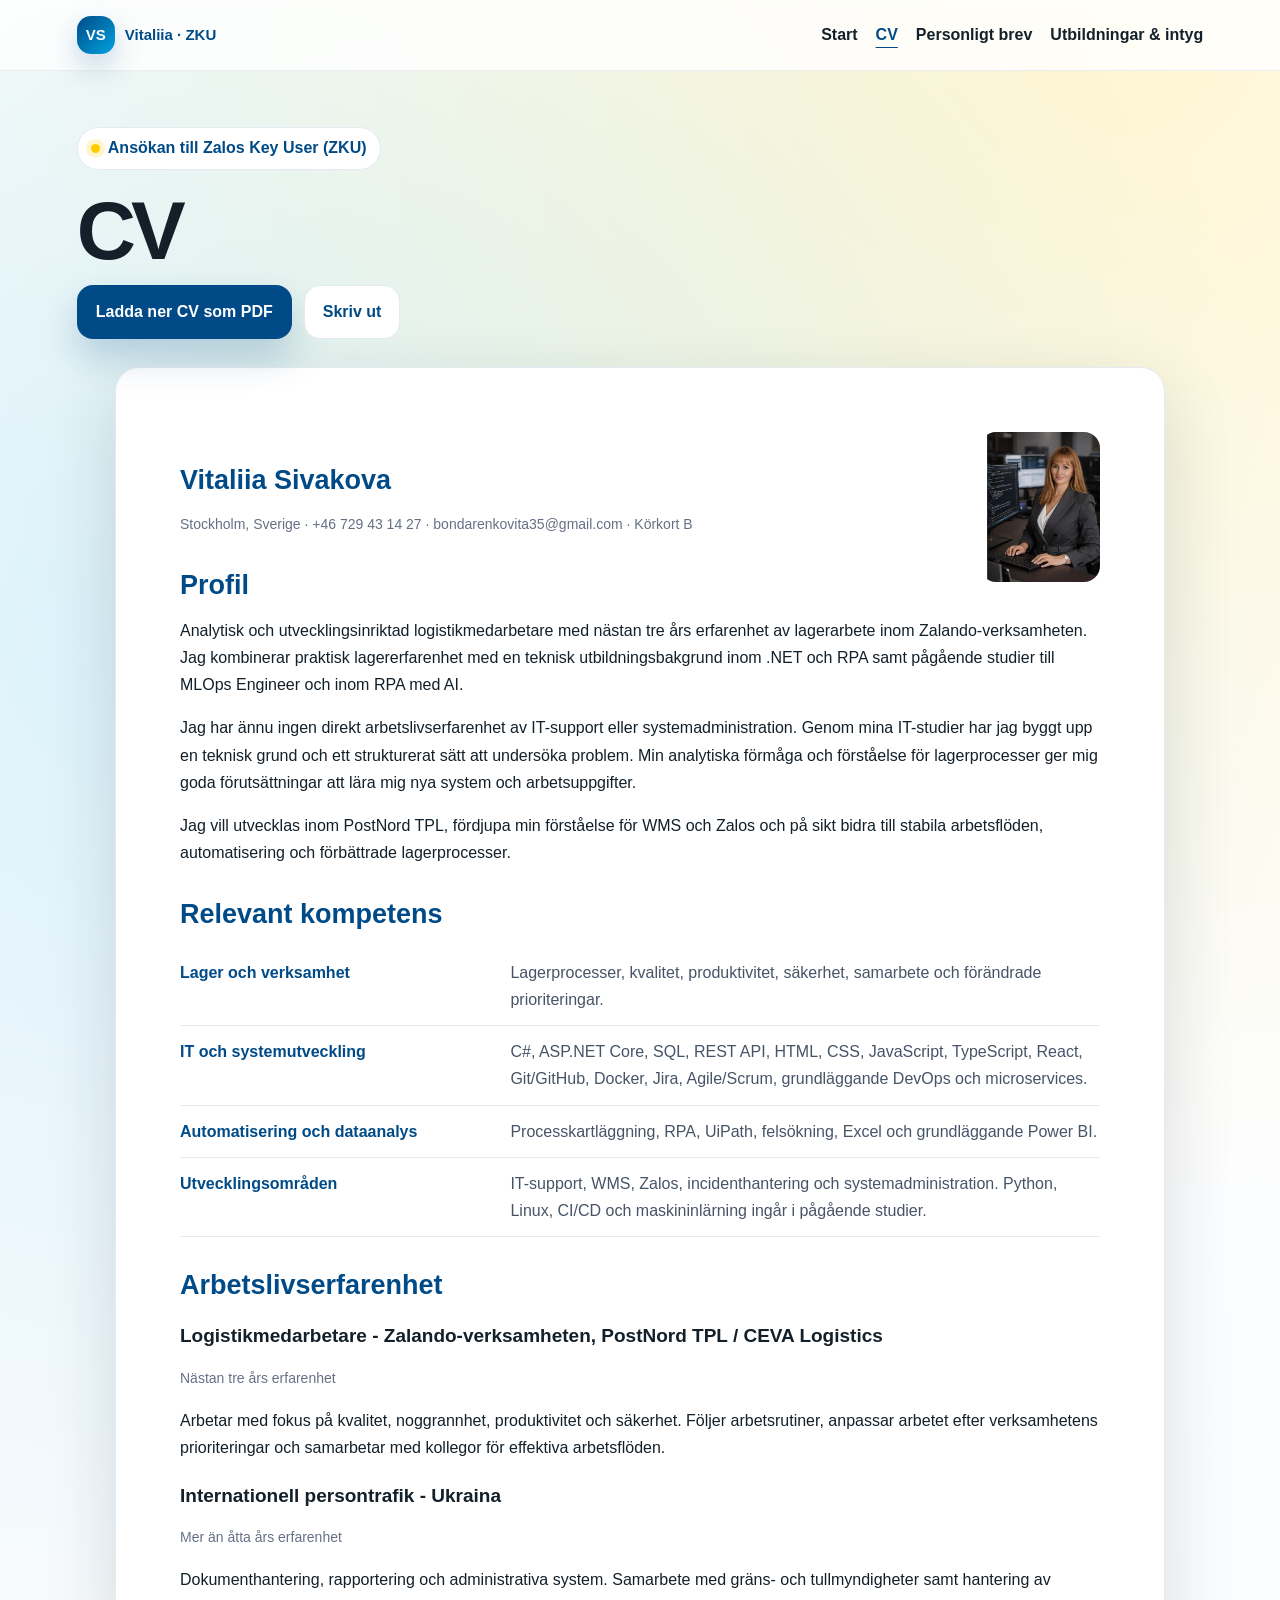
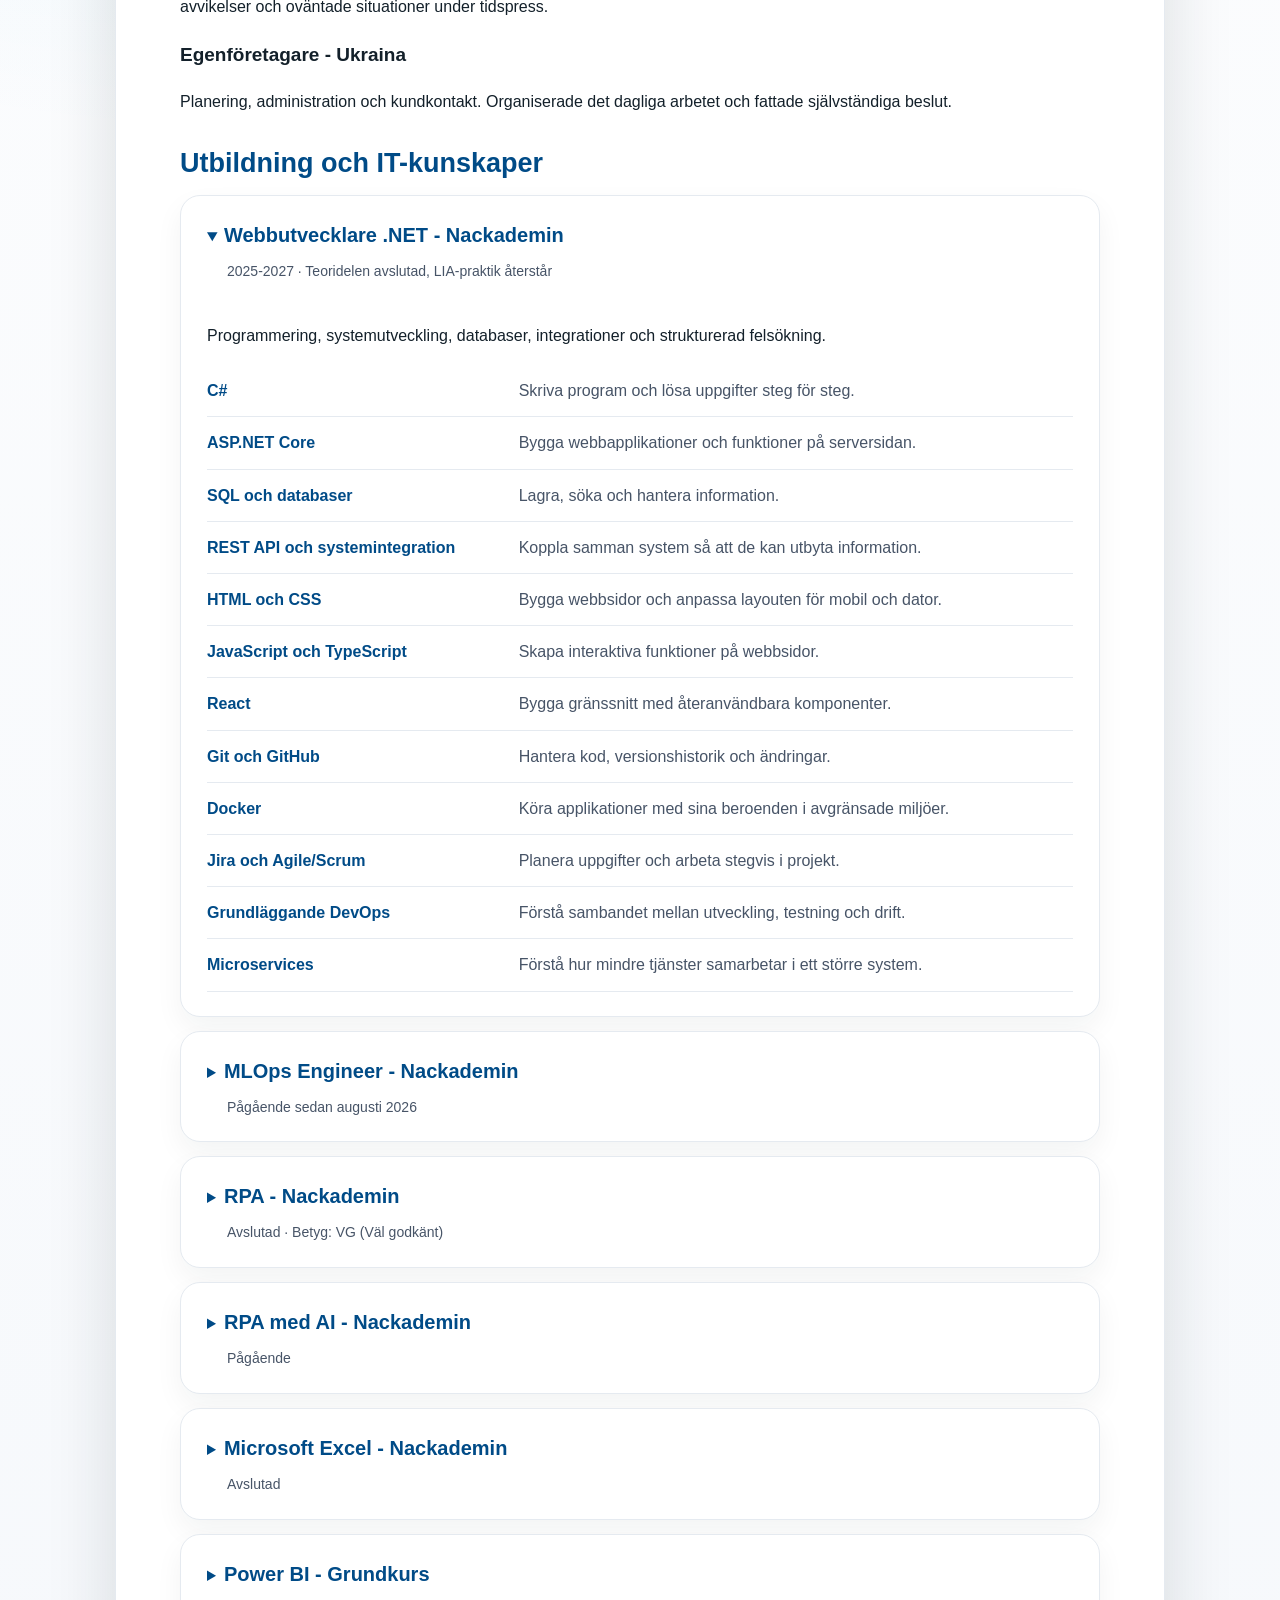
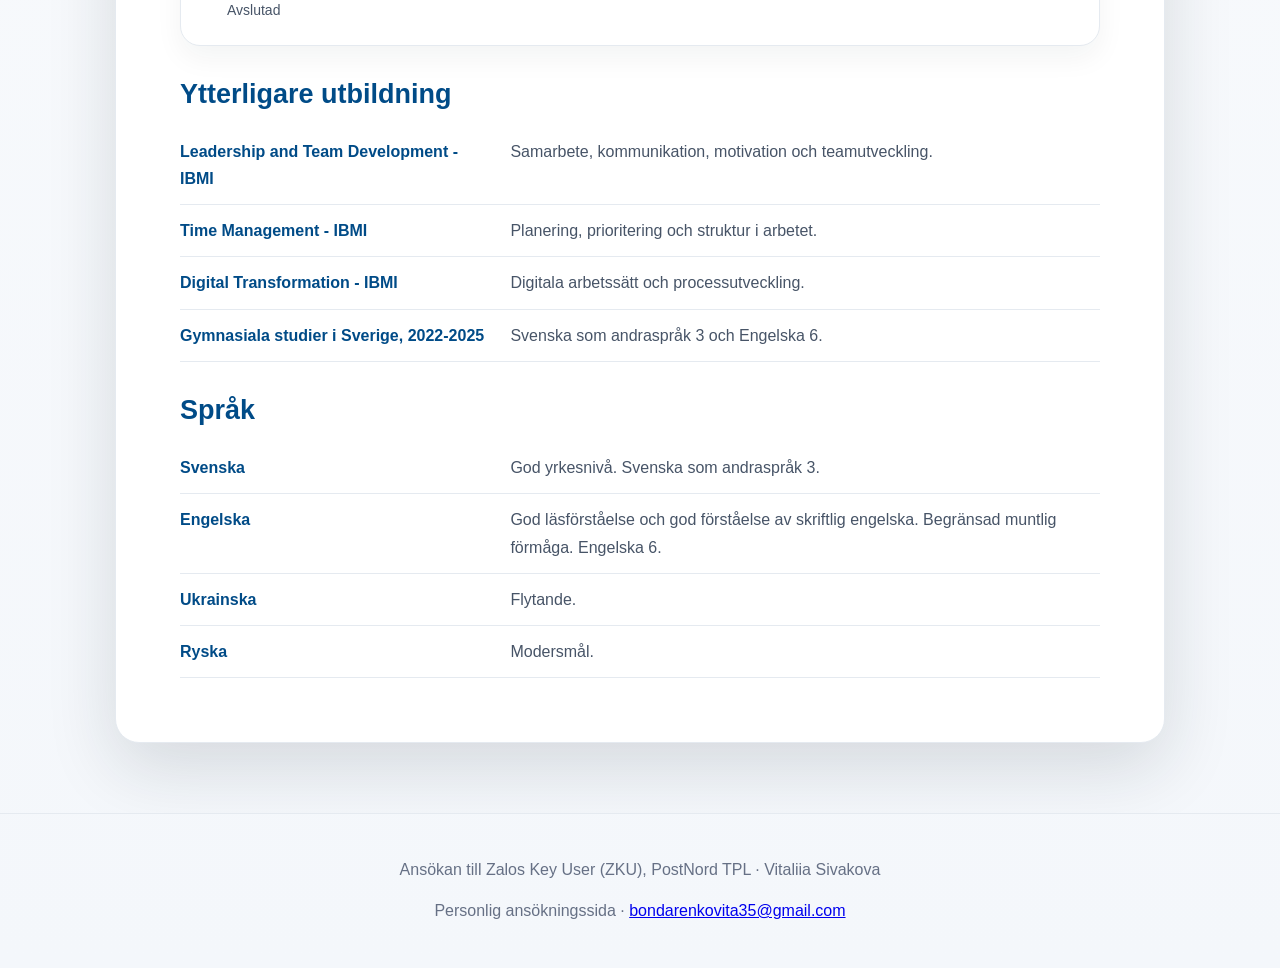
==== cv.html @ 02b02678 "Publish Zalos Key User 3D CV with photo and Swedish documents" ====
<!DOCTYPE html><html lang="sv"><head><meta charset="UTF-8"><meta name="viewport" content="width=device-width, initial-scale=1"><title>CV - Vitaliia Sivakova · ZKU</title><link rel="stylesheet" href="styles.css"></head><body><header class="site-header"><a class="brand" href="index.html" aria-label="Startsida"><span class="brand-mark">VS</span><span>Vitaliia · ZKU</span></a><button class="nav-toggle" aria-label="Öppna meny" aria-expanded="false" aria-controls="main-nav">☰</button><nav class="nav" id="main-nav"><a href="index.html">Start</a><a href="cv.html">CV</a><a href="personligt-brev.html">Personligt brev</a><a href="diplom.html">Utbildningar &amp; intyg</a></nav></header><main class="document-hero"><span class="eyebrow">Ansökan till Zalos Key User (ZKU)</span><h1>CV</h1><div class="document-actions"><a class="btn primary" href="cv-vitaliia-sivakova-zku.pdf" download>Ladda ner CV som PDF</a><button class="btn secondary" type="button" onclick="window.print()">Skriv ut</button></div><article class="reading-document"><img class="cv-portrait" src="profile.jpg" alt="Vitaliia Sivakova" width="120" height="150"><h2>Vitaliia Sivakova</h2><p class="document-contact">Stockholm, Sverige · +46 729 43 14 27 · bondarenkovita35@gmail.com · Körkort B</p><h2>Profil</h2><p>Analytisk och utvecklingsinriktad logistikmedarbetare med nästan tre års erfarenhet av lagerarbete inom Zalando-verksamheten. Jag kombinerar praktisk lagererfarenhet med en teknisk utbildningsbakgrund inom .NET och RPA samt pågående studier till MLOps Engineer och inom RPA med AI.</p><p>Jag har ännu ingen direkt arbetslivserfarenhet av IT-support eller systemadministration. Genom mina IT-studier har jag byggt upp en teknisk grund och ett strukturerat sätt att undersöka problem. Min analytiska förmåga och förståelse för lagerprocesser ger mig goda förutsättningar att lära mig nya system och arbetsuppgifter.</p><p>Jag vill utvecklas inom PostNord TPL, fördjupa min förståelse för WMS och Zalos och på sikt bidra till stabila arbetsflöden, automatisering och förbättrade lagerprocesser.</p><h2>Relevant kompetens</h2><dl class="skill-list"><div><dt>Lager och verksamhet</dt><dd>Lagerprocesser, kvalitet, produktivitet, säkerhet, samarbete och förändrade prioriteringar.</dd></div><div><dt>IT och systemutveckling</dt><dd>C#, ASP.NET Core, SQL, REST API, HTML, CSS, JavaScript, TypeScript, React, Git/GitHub, Docker, Jira, Agile/Scrum, grundläggande DevOps och microservices.</dd></div><div><dt>Automatisering och dataanalys</dt><dd>Processkartläggning, RPA, UiPath, felsökning, Excel och grundläggande Power BI.</dd></div><div><dt>Utvecklingsområden</dt><dd>IT-support, WMS, Zalos, incidenthantering och systemadministration. Python, Linux, CI/CD och maskininlärning ingår i pågående studier.</dd></div></dl><h2>Arbetslivserfarenhet</h2><h3>Logistikmedarbetare - Zalando-verksamheten, PostNord TPL / CEVA Logistics</h3><p class="meta">Nästan tre års erfarenhet</p><p>Arbetar med fokus på kvalitet, noggrannhet, produktivitet och säkerhet. Följer arbetsrutiner, anpassar arbetet efter verksamhetens prioriteringar och samarbetar med kollegor för effektiva arbetsflöden.</p><h3>Internationell persontrafik - Ukraina</h3><p class="meta">Mer än åtta års erfarenhet</p><p>Dokumenthantering, rapportering och administrativa system. Samarbete med gräns- och tullmyndigheter samt hantering av avvikelser och oväntade situationer under tidspress.</p><h3>Egenföretagare - Ukraina</h3><p class="meta"></p><p>Planering, administration och kundkontakt. Organiserade det dagliga arbetet och fattade självständiga beslut.</p><h2>Utbildning och IT-kunskaper</h2><details class="education-card" open><summary><span>Webbutvecklare .NET - Nackademin</span><small>2025-2027 · Teoridelen avslutad, LIA-praktik återstår</small></summary><div class="education-body"><p>Programmering, systemutveckling, databaser, integrationer och strukturerad felsökning.</p><dl class="skill-list"><div><dt>C#</dt><dd>Skriva program och lösa uppgifter steg för steg.</dd></div><div><dt>ASP.NET Core</dt><dd>Bygga webbapplikationer och funktioner på serversidan.</dd></div><div><dt>SQL och databaser</dt><dd>Lagra, söka och hantera information.</dd></div><div><dt>REST API och systemintegration</dt><dd>Koppla samman system så att de kan utbyta information.</dd></div><div><dt>HTML och CSS</dt><dd>Bygga webbsidor och anpassa layouten för mobil och dator.</dd></div><div><dt>JavaScript och TypeScript</dt><dd>Skapa interaktiva funktioner på webbsidor.</dd></div><div><dt>React</dt><dd>Bygga gränssnitt med återanvändbara komponenter.</dd></div><div><dt>Git och GitHub</dt><dd>Hantera kod, versionshistorik och ändringar.</dd></div><div><dt>Docker</dt><dd>Köra applikationer med sina beroenden i avgränsade miljöer.</dd></div><div><dt>Jira och Agile/Scrum</dt><dd>Planera uppgifter och arbeta stegvis i projekt.</dd></div><div><dt>Grundläggande DevOps</dt><dd>Förstå sambandet mellan utveckling, testning och drift.</dd></div><div><dt>Microservices</dt><dd>Förstå hur mindre tjänster samarbetar i ett större system.</dd></div></dl></div></details><details class="education-card"><summary><span>MLOps Engineer - Nackademin</span><small>Pågående sedan augusti 2026</small></summary><div class="education-body"><p>Områdena nedan ingår i utbildningsprogrammet. Kunskaperna utvecklas successivt och innebär inte att samtliga kurser redan är avslutade.</p><dl class="skill-list"><div><dt>Affärsmannaskap</dt><dd>Koppla tekniska lösningar till verksamhetens behov.</dd></div><div><dt>AI-förstärkt kunskapsstrategi och hybrida AI-team</dt><dd>Förstå hur människor och AI kan samarbeta och använda kunskap.</dd></div><div><dt>Databashantering</dt><dd>Organisera och hantera data för analys och modeller.</dd></div><div><dt>Edge computing</dt><dd>Bearbeta data nära den utrustning där informationen uppstår.</dd></div><div><dt>Kontinuerlig integration och leverans, CI/CD</dt><dd>Testa och leverera kodändringar på ett kontrollerat sätt.</dd></div><div><dt>Linux-administration</dt><dd>Arbeta med Linux-miljöer där tekniska lösningar körs.</dd></div><div><dt>Maskininlärningsmodeller och algoritmer</dt><dd>Förstå hur modeller lär sig av data och hittar mönster.</dd></div><div><dt>Maskininlärningsramverk</dt><dd>Lära mig verktyg för att bygga, träna och utvärdera modeller.</dd></div><div><dt>MLOps och molnplattformar</dt><dd>Driftsätta, automatisera och underhålla ML-lösningar.</dd></div><div><dt>Python-programmering för MLOps</dt><dd>Skriva kod för datahantering, automatisering och maskininlärning.</dd></div><div><dt>Systemarkitektur och teknikstackar för MLOps</dt><dd>Förstå hur verktyg och systemdelar fungerar tillsammans.</dd></div><div><dt>Säkerhet och integritet</dt><dd>Hantera data, åtkomst och känslig information säkert.</dd></div><div><dt>Övervakning och felhantering av ML-modeller</dt><dd>Följa upp modeller, upptäcka avvikelser och undersöka fel.</dd></div></dl></div></details><details class="education-card"><summary><span>RPA - Nackademin</span><small>Avslutad · Betyg: VG (Väl godkänt)</small></summary><div class="education-body"><p>Utbildning inom processanalys och automatisering.</p><dl class="skill-list"><div><dt>Processanalys och processkartläggning</dt><dd>Beskriva arbetsflöden och hitta moment som kan förbättras.</dd></div><div><dt>UiPath</dt><dd>Bygga automatiserade flöden för återkommande digitala uppgifter.</dd></div><div><dt>Felsökning</dt><dd>Undersöka varför ett automatiserat flöde inte fungerar.</dd></div><div><dt>Processoptimering</dt><dd>Identifiera flaskhalsar och förenkla repetitiva arbetsmoment.</dd></div></dl></div></details><details class="education-card"><summary><span>RPA med AI - Nackademin</span><small>Pågående</small></summary><div class="education-body"><p>Jag lär mig hur AI kan stödja automatisering av återkommande digitala arbetsuppgifter.</p><dl class="skill-list"></dl></div></details><details class="education-card"><summary><span>Microsoft Excel - Nackademin</span><small>Avslutad</small></summary><div class="education-body"><p>Formler, funktioner, pivottabeller, villkorsstyrd formatering, filtrering, sortering, diagram och rapportering.</p><dl class="skill-list"></dl></div></details><details class="education-card"><summary><span>Power BI - Grundkurs</span><small>Avslutad</small></summary><div class="education-body"><p>Grundläggande dashboards, datavisualisering, rapporter och KPI-uppföljning.</p><dl class="skill-list"></dl></div></details><h2>Ytterligare utbildning</h2><dl class="skill-list"><div><dt>Leadership and Team Development - IBMI</dt><dd>Samarbete, kommunikation, motivation och teamutveckling.</dd></div><div><dt>Time Management - IBMI</dt><dd>Planering, prioritering och struktur i arbetet.</dd></div><div><dt>Digital Transformation - IBMI</dt><dd>Digitala arbetssätt och processutveckling.</dd></div><div><dt>Gymnasiala studier i Sverige, 2022-2025</dt><dd>Svenska som andraspråk 3 och Engelska 6.</dd></div></dl><h2>Språk</h2><dl class="skill-list"><div><dt>Svenska</dt><dd>God yrkesnivå. Svenska som andraspråk 3.</dd></div><div><dt>Engelska</dt><dd>God läsförståelse och god förståelse av skriftlig engelska. Begränsad muntlig förmåga. Engelska 6.</dd></div><div><dt>Ukrainska</dt><dd>Flytande.</dd></div><div><dt>Ryska</dt><dd>Modersmål.</dd></div></dl></article></main><footer class="footer"><p>Ansökan till Zalos Key User (ZKU), PostNord TPL · Vitaliia Sivakova</p><p>Personlig ansökningssida · <a href="mailto:bondarenkovita35@gmail.com">bondarenkovita35@gmail.com</a></p></footer><script src="app.js"></script></body></html>
---- styles.css ----
:root{
  --blue:#004B87;
  --light-blue:#00A3E0;
  --yellow:#FFCC00;
  --ink:#13202A;
  --muted:#667085;
  --bg:#F4F7FB;
  --card:#FFFFFF;
  --line:#E5EAF0;
  --shadow:0 24px 70px rgba(19,32,42,.14);
  --radius:24px;
}

*{box-sizing:border-box}
html{scroll-behavior:smooth}
body{
  margin:0;
  font-family:Arial, Helvetica, sans-serif;
  font-size:12px;
  line-height:1.55;
  color:var(--ink);
  background:
    radial-gradient(circle at 15% 15%, rgba(0,163,224,.14), transparent 30%),
    radial-gradient(circle at 85% 0%, rgba(255,204,0,.18), transparent 28%),
    linear-gradient(180deg,#fff,var(--bg));
  min-height:100vh;
}

body.loading{overflow:hidden}

.intro{position:fixed;inset:0;z-index:1000;display:grid;place-items:center;color:#fff;overflow:hidden;perspective:2200px;background:radial-gradient(circle at 50% 50%, rgba(0,163,224,.22), transparent 24%),radial-gradient(circle at 22% 22%, rgba(255,204,0,.18), transparent 22%),radial-gradient(circle at 80% 70%, rgba(0,95,170,.28), transparent 28%),linear-gradient(145deg,#020711 0%,#061b35 42%,#02050b 100%);transition:opacity 1.1s ease,visibility 1.1s ease,transform 1.1s ease}.intro.hide{opacity:0;visibility:hidden;transform:scale(1.04)}
.cosmos-field,.nebula,.star-orbit,.cosmic-floor,.portal,.portal-core,.light-beam{position:absolute;pointer-events:none}
.cosmos-field{inset:0;background-image:radial-gradient(circle,rgba(255,255,255,.95) 0 1px,transparent 1.7px),radial-gradient(circle,rgba(255,204,0,.85) 0 1px,transparent 1.6px),radial-gradient(circle,rgba(0,183,255,.9) 0 1px,transparent 1.8px);background-size:130px 130px,190px 190px,260px 260px;background-position:0 0,60px 80px,120px 30px;opacity:.62;animation:starFlight 4.8s linear infinite}.nebula{width:52vw;height:52vw;border-radius:50%;filter:blur(38px);mix-blend-mode:screen;opacity:.5;animation:nebulaPulse 5s ease-in-out infinite alternate}.nebula-one{left:-16vw;top:12vh;background:radial-gradient(circle,rgba(0,163,224,.45),rgba(0,75,135,.05),transparent 70%)}.nebula-two{right:-14vw;bottom:4vh;background:radial-gradient(circle,rgba(255,204,0,.26),rgba(0,163,224,.14),transparent 70%);animation-delay:.9s}
.cinema-ui{position:absolute;z-index:4;font-size:11px;letter-spacing:.28em;color:rgba(255,255,255,.82);text-transform:uppercase}.intro-counter{top:32px;left:36px}.intro-menu{top:32px;right:36px;text-align:right}
.intro-stage{position:relative;width:min(1160px,92vw);height:min(680px,76vh);display:grid;place-items:center;transform-style:preserve-3d;animation:stageCinematic 5.9s cubic-bezier(.16,1,.3,1) forwards}
.portal{border-radius:50%;transform-style:preserve-3d;filter:drop-shadow(0 0 28px rgba(0,183,255,.32))}.portal-back{width:680px;height:680px;border:1px solid rgba(255,255,255,.10);box-shadow:0 0 120px rgba(0,163,224,.26),inset 0 0 90px rgba(255,255,255,.05);animation:portalSpin 10s linear infinite,portalReveal 3.8s ease forwards}.portal-main{width:520px;height:520px;border:2px solid rgba(0,183,255,.62);box-shadow:0 0 60px rgba(0,183,255,.55),inset 0 0 60px rgba(255,204,0,.18);animation:portalSpinReverse 7s linear infinite,portalReveal 3.6s ease forwards}.portal-front{width:410px;height:410px;border:1px solid rgba(255,204,0,.72);box-shadow:0 0 48px rgba(255,204,0,.42),inset 0 0 60px rgba(255,255,255,.08);animation:portalSpin 5.8s linear infinite,portalReveal 3.4s ease forwards}.portal::before,.portal::after{content:"";position:absolute;inset:-8px;border-radius:50%;border:1px solid rgba(255,255,255,.09)}.portal::after{inset:18px;border-color:rgba(255,204,0,.14)}.portal-core{width:320px;height:320px;border-radius:50%;background:radial-gradient(circle,rgba(255,255,255,.20),rgba(0,163,224,.09) 38%,transparent 70%);filter:blur(2px);box-shadow:0 0 130px rgba(0,183,255,.30);animation:coreBreath 2.8s ease-in-out infinite alternate}
.star-orbit{width:720px;height:720px;border-radius:50%;border:1px solid rgba(255,255,255,.08);top:50%;left:50%;transform:translate(-50%,-50%) rotateX(62deg);animation:orbitTurn 9s linear infinite;opacity:.72}.orbit-b{width:560px;height:560px;animation-duration:7s;animation-direction:reverse;border-color:rgba(255,204,0,.12)}.orbit-c{width:880px;height:880px;animation-duration:13s;border-color:rgba(0,183,255,.13)}.star-orbit::before,.star-orbit::after{content:"";position:absolute;width:10px;height:10px;border-radius:50%;background:#fff;box-shadow:0 0 18px #fff,0 0 42px rgba(255,204,0,.85);top:50%;left:-5px}.star-orbit::after{left:auto;right:-5px;background:#80e8ff;box-shadow:0 0 20px #80e8ff,0 0 50px rgba(0,183,255,.9)}
.cosmic-floor{left:50%;bottom:-20%;width:900px;height:460px;transform:translateX(-50%) rotateX(72deg);border-radius:50%;background:radial-gradient(ellipse at center,rgba(0,183,255,.34),rgba(255,204,0,.08) 44%,transparent 70%);border:1px solid rgba(255,255,255,.1);box-shadow:0 0 95px rgba(0,183,255,.22),inset 0 0 70px rgba(255,204,0,.10);animation:floorPulse 3s ease-in-out infinite alternate}
.light-beam{height:150%;width:110px;top:-25%;background:linear-gradient(90deg,transparent,rgba(255,255,255,.34),transparent);filter:blur(3px);opacity:0;transform:rotate(24deg)}.beam-one{animation:beamSweep 4.4s cubic-bezier(.16,1,.3,1) forwards .8s}.beam-two{width:70px;animation:beamSweep 5.2s cubic-bezier(.16,1,.3,1) forwards 2.1s;opacity:.5}
.ultra-logo{position:relative;z-index:3;text-align:center;transform-style:preserve-3d;padding:50px 74px;border-radius:38px;background:linear-gradient(145deg,rgba(255,255,255,.15),rgba(255,255,255,.035));border:1px solid rgba(255,255,255,.22);box-shadow:0 42px 140px rgba(0,0,0,.62),inset 0 1px 0 rgba(255,255,255,.3),0 0 100px rgba(0,183,255,.22);backdrop-filter:blur(4px);animation:logoEntrance 5.9s cubic-bezier(.16,1,.3,1) forwards}.ultra-logo::before{content:"";position:absolute;inset:14px;border-radius:28px;border:1px solid rgba(255,204,0,.26);transform:translateZ(-52px)}.ultra-logo::after{content:"";position:absolute;inset:-24px;border-radius:50px;background:radial-gradient(circle at center,rgba(0,183,255,.24),transparent 70%);filter:blur(16px);z-index:-1}.intro-status{font-size:18px;letter-spacing:.34em;color:rgba(255,255,255,.82);opacity:0;animation:textStep .9s ease forwards 1.35s}.intro-role{margin-top:8px;font-size:22px;letter-spacing:.28em;color:#fff4bf;text-transform:uppercase;opacity:0;animation:textStep .9s ease forwards 1.9s;background:transparent;border:0;padding:0;display:block}.intro-name{margin-top:22px;font-family:Georgia,'Times New Roman',serif;font-size:clamp(52px,7.6vw,106px);line-height:.86;letter-spacing:.03em;color:#ffe8b2;text-shadow:0 0 16px rgba(255,204,0,.42),0 20px 80px rgba(0,0,0,.72);opacity:0;transform:translateZ(180px) scale(1.35);animation:nameHero 1.35s cubic-bezier(.16,1,.3,1) forwards 2.55s}.intro-traits{margin-top:26px;font-size:16px;letter-spacing:.24em;color:#dff6ff;text-transform:uppercase;opacity:0;animation:textStep .9s ease forwards 3.55s}
.skill-node{position:absolute;z-index:5;width:220px;color:#fff;opacity:0;filter:blur(4px);animation:nodeAppear .75s ease forwards}.skill-node span{display:block;font-size:14px;font-weight:900;letter-spacing:.12em;text-transform:uppercase;margin-bottom:7px}.skill-node small{display:block;font-size:13px;line-height:1.35;color:rgba(255,255,255,.82)}.skill-node::before{content:"";position:absolute;top:18px;width:96px;height:1px;background:linear-gradient(90deg,rgba(255,204,0,.9),transparent)}.skill-node::after{content:"";position:absolute;top:13px;width:10px;height:10px;border-radius:50%;background:#fff;box-shadow:0 0 18px #fff,0 0 44px rgba(255,204,0,.95)}.node-left{left:18px;text-align:left}.node-left::before{left:145px}.node-left::after{left:137px}.node-right{right:18px;text-align:left}.node-right::before{right:145px;transform:scaleX(-1)}.node-right::after{right:137px}.node-1{top:32%;animation-delay:3.15s}.node-2{top:58%;animation-delay:3.45s}.node-3{top:32%;animation-delay:3.75s}.node-4{top:58%;animation-delay:4.05s}
.intro-scroll{position:absolute;bottom:34px;left:50%;transform:translateX(-50%);z-index:4;color:rgba(255,255,255,.72);font-size:11px;letter-spacing:.34em;text-transform:uppercase;opacity:0;animation:textStep .8s ease forwards 4.2s}
@keyframes stageCinematic{0%{transform:translateZ(-1200px) rotateX(28deg) rotateY(-25deg);opacity:0}36%{transform:translateZ(140px) rotateX(0) rotateY(0);opacity:1}100%{transform:translateZ(0) rotateX(0) rotateY(0);opacity:1}}@keyframes logoEntrance{0%{opacity:0;transform:translateZ(-900px) rotateX(45deg) scale(.3);filter:blur(30px)}34%{opacity:1;transform:translateZ(240px) rotateX(0) scale(1.06);filter:blur(0)}70%{transform:translateZ(70px) scale(.94)}100%{opacity:1;transform:translateZ(0) scale(.86)}}@keyframes nameHero{0%{opacity:0;transform:translateY(42px) translateZ(220px) scale(1.35);filter:blur(4px)}100%{opacity:1;transform:translateY(0) translateZ(120px) scale(1);filter:blur(0)}}@keyframes textStep{0%{opacity:0;transform:translateY(18px) translateZ(80px);filter:blur(3px)}100%{opacity:1;transform:translateY(0) translateZ(0);filter:blur(0)}}@keyframes nodeAppear{0%{opacity:0;transform:translateY(24px);filter:blur(4px)}100%{opacity:1;transform:translateY(0);filter:blur(0)}}@keyframes portalSpin{to{transform:rotateZ(360deg)}}@keyframes portalSpinReverse{to{transform:rotateZ(-360deg)}}@keyframes portalReveal{0%{opacity:0;filter:blur(4px);transform:scale(.4) rotateZ(-60deg)}100%{opacity:1;filter:blur(0);transform:scale(1) rotateZ(0)}}@keyframes coreBreath{to{transform:scale(1.08);opacity:.9}}@keyframes orbitTurn{to{transform:translate(-50%,-50%) rotateX(62deg) rotateZ(360deg)}}@keyframes starFlight{to{background-position:0 -260px,60px -190px,120px -280px}}@keyframes nebulaPulse{to{transform:scale(1.12) rotate(8deg);opacity:.72}}@keyframes floorPulse{to{transform:translateX(-50%) rotateX(72deg) scale(1.08);opacity:.9}}@keyframes beamSweep{0%{left:-20%;opacity:0}18%{opacity:.9}100%{left:110%;opacity:0}}
@media(max-width:820px){.intro-menu{display:none}.intro-counter{top:22px;left:22px}.intro-stage{height:70vh;width:96vw}.portal-back{width:390px;height:390px}.portal-main{width:300px;height:300px}.portal-front{width:230px;height:230px}.portal-core{width:190px;height:190px}.ultra-logo{padding:34px 28px;border-radius:28px}.intro-name{font-size:48px}.intro-status{font-size:12px}.intro-role{font-size:14px}.intro-traits{font-size:11px;line-height:1.6}.skill-node{display:none}.cosmic-floor{width:620px;height:300px}.star-orbit{width:420px;height:420px}.orbit-b{width:320px;height:320px}.orbit-c{width:520px;height:520px}}

.site-header{
  position:sticky;
  top:0;
  z-index:50;
  display:flex;
  align-items:center;
  justify-content:space-between;
  padding:16px 6vw;
  backdrop-filter:blur(4px);
  background:rgba(255,255,255,.82);
  border-bottom:1px solid rgba(229,234,240,.8);
}

.brand{
  display:flex;
  align-items:center;
  gap:10px;
  font-weight:800;
  color:var(--blue);
  text-decoration:none;
  font-size:15px;
}

.brand-mark{
  width:38px;
  height:38px;
  border-radius:14px;
  display:grid;
  place-items:center;
  background:linear-gradient(135deg,var(--blue),var(--light-blue));
  color:#fff;
  box-shadow:0 12px 30px rgba(0,75,135,.24);
}

.nav{display:flex;gap:18px}
.nav a{
  color:var(--ink);
  text-decoration:none;
  font-weight:700;
  position:relative;
}
.nav a::after{
  content:"";
  position:absolute;
  left:0;
  bottom:-6px;
  height:2px;
  width:0;
  background:var(--yellow);
  transition:.25s;
}
.nav a:hover::after{width:100%}
.nav-toggle{display:none}

.hero{
  min-height:calc(100vh - 72px);
  display:grid;
  grid-template-columns:1.05fr .95fr;
  gap:48px;
  align-items:center;
  padding:70px 6vw 60px;
  perspective:1100px;
}

.hero-copy{animation:fadeUp .9s ease both}
.eyebrow{
  display:inline-flex;
  align-items:center;
  gap:8px;
  padding:8px 13px;
  border:1px solid var(--line);
  border-radius:999px;
  background:#fff;
  font-weight:700;
  color:var(--blue);
}
.eyebrow::before{
  content:"";
  width:9px;height:9px;border-radius:50%;
  background:var(--yellow);
  box-shadow:0 0 0 5px rgba(255,204,0,.2);
}
h1{
  margin:22px 0 14px;
  font-size:clamp(42px,7vw,82px);
  line-height:.96;
  letter-spacing:-.06em;
}
h1 span{color:var(--blue)}
.lead{font-size:18px;color:#344054;max-width:720px}
.hero-actions{display:flex;gap:14px;flex-wrap:wrap;margin-top:28px}
.btn{
  display:inline-flex;
  align-items:center;
  gap:10px;
  padding:14px 18px;
  border-radius:16px;
  text-decoration:none;
  font-weight:800;
  border:1px solid transparent;
  transition:.25s ease;
}
.btn.primary{background:var(--blue);color:#fff;box-shadow:0 18px 36px rgba(0,75,135,.22)}
.btn.secondary{background:#fff;color:var(--blue);border-color:var(--line)}
.btn:hover{transform:translateY(-3px)}
.hero-card{
  position:relative;
  transform-style:preserve-3d;
  transform:rotateY(-11deg) rotateX(6deg);
  transition:transform .3s ease;
}
.hero-card:hover{transform:rotateY(-4deg) rotateX(2deg) translateY(-6px)}
.photo-frame{
  padding:14px;
  border-radius:32px;
  background:linear-gradient(145deg,#fff,#EFF5FA);
  box-shadow:var(--shadow);
}
.photo-frame img{
  display:block;
  width:100%;
  border-radius:24px;
  aspect-ratio:4/5;
  object-fit:cover;
  object-position:center 22%;
}
.floating-badge{
  position:absolute;
  right:-12px;
  bottom:42px;
  padding:16px;
  border-radius:20px;
  background:rgba(255,255,255,.92);
  box-shadow:0 18px 40px rgba(19,32,42,.17);
  backdrop-filter:blur(3px);
  font-weight:800;
  color:var(--blue);
}

.section{
  padding:72px 6vw;
}
.section-title{
  font-size:32px;
  margin:0 0 26px;
  color:var(--blue);
  letter-spacing:-.03em;
}
.grid{
  display:grid;
  grid-template-columns:repeat(3,1fr);
  gap:18px;
}
.card{
  background:var(--card);
  border:1px solid var(--line);
  border-radius:var(--radius);
  padding:24px;
  box-shadow:0 16px 42px rgba(19,32,42,.08);
  transition:.25s;
}
.card:hover{transform:translateY(-5px)}
.card h3{margin:0 0 10px;color:var(--blue);font-size:20px}
.card p{margin:0;color:#475467}
.card ul{margin:10px 0 0;padding-left:18px;color:#475467}
.card li{margin:5px 0}

.timeline{
  display:grid;
  gap:16px;
}
.timeline-item{
  display:grid;
  grid-template-columns:130px 1fr;
  gap:18px;
  align-items:start;
}
.year{
  color:var(--blue);
  font-weight:900;
  font-size:14px;
}
.document-hero{
  padding:56px 6vw 30px;
}
.pdf-box{
  background:#fff;
  border:1px solid var(--line);
  border-radius:24px;
  padding:18px;
  box-shadow:var(--shadow);
}
.pdf-toolbar{
  display:flex;
  justify-content:space-between;
  gap:12px;
  flex-wrap:wrap;
  align-items:center;
  margin-bottom:12px;
}
.pdf-view{
  width:100%;
  height:78vh;
  border:1px solid var(--line);
  border-radius:16px;
  background:#fff;
}
.diploma-grid{
  display:grid;
  grid-template-columns:repeat(2,1fr);
  gap:18px;
}
.diploma-card .meta{font-weight:800;color:var(--blue);margin-bottom:8px}
.diploma-card .mini-actions{display:flex;gap:10px;flex-wrap:wrap;margin-top:14px}
.footer{
  padding:28px 6vw;
  text-align:center;
  color:var(--muted);
  border-top:1px solid var(--line);
}
.reveal{opacity:0;transform:translateY(24px);transition:.7s ease}
.reveal.show{opacity:1;transform:none}

@keyframes fadeUp{
  from{opacity:0;transform:translateY(26px)}
  to{opacity:1;transform:none}
}

@media(max-width:900px){
  .hero{grid-template-columns:1fr}
  .grid,.diploma-grid{grid-template-columns:1fr}
  .timeline-item{grid-template-columns:1fr}
  .nav{
    position:absolute;
    right:6vw;
    top:62px;
    display:none;
    flex-direction:column;
    background:#fff;
    border:1px solid var(--line);
    border-radius:18px;
    padding:18px;
    box-shadow:var(--shadow);
  }
  .nav.open{display:flex}
  .nav-toggle{
    display:block;
    border:0;
    background:var(--blue);
    color:#fff;
    border-radius:12px;
    padding:9px 12px;
    font-size:18px;
  }
}


.intro-cv{
  margin-top:18px;
  font-size:clamp(22px,3vw,44px);
  font-weight:800;
  letter-spacing:.02em;
  opacity:0;
  transform:translateZ(-400px) translateY(20px) rotateX(18deg);
  animation:cvFly 4.2s cubic-bezier(.16,1,.3,1) forwards;
  animation-delay:.6s;
}

.intro-stars{
  position:absolute;
  inset:-20%;
  background:
    radial-gradient(circle, rgba(255,255,255,.75) 1px, transparent 1.5px) 0 0/90px 90px,
    radial-gradient(circle, rgba(255,204,0,.55) 1px, transparent 1.5px) 30px 45px/120px 120px;
  transform:translateZ(-800px);
  animation:starsMove 4.2s ease-out forwards;
  opacity:.65;
}

@keyframes cvFly{
  0%,45%{opacity:0;transform:translateZ(-520px) translateY(30px) rotateX(22deg);filter:blur(3px)}
  65%{opacity:1;transform:translateZ(70px) translateY(0) rotateX(0);filter:blur(0)}
  100%{opacity:1;transform:translateZ(0) scale(.92)}
}

@keyframes starsMove{
  from{transform:translateZ(-900px) scale(.65);opacity:.7}
  to{transform:translateZ(120px) scale(1.35);opacity:0}
}

.studio-link{
  color:var(--blue);
  font-weight:800;
  text-decoration:none;
}
.studio-link:hover{text-decoration:underline}


/* === ULTRA MAX POSTNORD INTRO UPGRADE === */
.intro{
  background:
    radial-gradient(circle at 50% 52%, rgba(255,204,0,.18), transparent 18%),
    radial-gradient(circle at 50% 48%, rgba(0,183,255,.26), transparent 30%),
    radial-gradient(circle at 20% 22%, rgba(0,163,224,.22), transparent 24%),
    radial-gradient(circle at 78% 68%, rgba(255,204,0,.15), transparent 26%),
    linear-gradient(145deg,#01040a 0%,#05172d 36%,#02050a 100%);
}
.postnord-glow-badge{
  position:absolute;
  top:28px;
  left:50%;
  transform:translateX(-50%) translateY(-18px);
  z-index:6;
  display:flex;
  align-items:baseline;
  gap:12px;
  padding:13px 22px 12px;
  border:1px solid rgba(255,255,255,.18);
  border-radius:999px;
  background:linear-gradient(145deg,rgba(0,75,135,.52),rgba(0,163,224,.14));
  box-shadow:0 0 42px rgba(0,183,255,.22), inset 0 1px 0 rgba(255,255,255,.22);
  backdrop-filter:blur(4px);
  opacity:0;
  animation:badgeDrop .95s cubic-bezier(.16,1,.3,1) forwards .35s;
}
.postnord-glow-badge .pn-word{font-size:28px;font-weight:900;letter-spacing:-.06em;color:#8ee8ff;text-shadow:0 0 18px rgba(0,183,255,.55)}
.postnord-glow-badge .pn-tpl{font-size:13px;font-weight:900;color:#ffd84d;letter-spacing:.12em;text-shadow:0 0 18px rgba(255,204,0,.55)}
.postnord-glow-badge small{font-size:11px;letter-spacing:.22em;text-transform:uppercase;color:rgba(255,255,255,.74);margin-left:8px}
.galaxy-disc{position:absolute;left:50%;top:50%;border-radius:50%;pointer-events:none;transform-style:preserve-3d;filter:drop-shadow(0 0 30px rgba(0,183,255,.25));}
.galaxy-disc-one{width:900px;height:900px;transform:translate(-50%,-50%) rotateX(71deg);border:1px solid rgba(0,183,255,.14);background:conic-gradient(from 0deg,transparent,rgba(0,183,255,.22),transparent,rgba(255,204,0,.18),transparent);animation:galaxySpin 11s linear infinite;opacity:.55}
.galaxy-disc-two{width:660px;height:660px;transform:translate(-50%,-50%) rotateX(64deg);border:1px solid rgba(255,204,0,.16);background:conic-gradient(from 80deg,transparent,rgba(255,204,0,.24),transparent,rgba(0,183,255,.18),transparent);animation:galaxySpinReverse 8.5s linear infinite;opacity:.48}
.portal-laser{width:610px;height:610px;border:1px dashed rgba(255,255,255,.20);box-shadow:0 0 80px rgba(0,183,255,.28),inset 0 0 50px rgba(255,255,255,.05);animation:portalSpinReverse 4.8s linear infinite, portalReveal 3.2s ease forwards}
.portal-gold{width:455px;height:455px;border:2px solid rgba(255,204,0,.55);box-shadow:0 0 70px rgba(255,204,0,.38),inset 0 0 50px rgba(255,255,255,.05);animation:portalSpin 3.9s linear infinite, portalReveal 3.1s ease forwards}
.ultra-logo{
  background:
    radial-gradient(circle at 50% 0%,rgba(255,204,0,.18),transparent 36%),
    linear-gradient(145deg,rgba(255,255,255,.17),rgba(0,75,135,.10),rgba(255,255,255,.035));
  border:1px solid rgba(255,255,255,.28);
  box-shadow:
    0 50px 170px rgba(0,0,0,.72),
    inset 0 1px 0 rgba(255,255,255,.34),
    0 0 115px rgba(0,183,255,.28),
    0 0 80px rgba(255,204,0,.13);
}
.intro-company{font-size:17px;letter-spacing:.32em;color:#8ee8ff;text-transform:uppercase;font-weight:900;margin-bottom:8px;opacity:0;text-shadow:0 0 20px rgba(0,183,255,.55);animation:textStep .9s ease forwards 1.05s}
.intro-status{animation-delay:1.45s!important}
.intro-role{animation-delay:1.95s!important}
.intro-name{animation-delay:2.55s!important;color:#ffe7a3;text-shadow:0 0 20px rgba(255,204,0,.56),0 0 60px rgba(0,183,255,.20),0 22px 90px rgba(0,0,0,.82)}
.intro-traits{animation-delay:3.55s!important}
.intro-postnord-line{margin-top:16px;font-size:13px;line-height:1.5;letter-spacing:.12em;color:#9eeeff;text-transform:uppercase;opacity:0;animation:textStep .9s ease forwards 4.05s;text-shadow:0 0 18px rgba(0,183,255,.45)}
.skill-node span{color:#fff7c7;text-shadow:0 0 16px rgba(255,204,0,.36)}
.skill-node small{color:rgba(224,249,255,.9)}
.intro::before,.intro::after{content:"";position:absolute;inset:-20%;pointer-events:none;mix-blend-mode:screen;opacity:.35;background:linear-gradient(110deg,transparent 20%,rgba(255,255,255,.12) 42%,transparent 58%);animation:cinemaSweep 5.8s cubic-bezier(.16,1,.3,1) infinite;z-index:2}.intro::after{animation-delay:2.8s;opacity:.18;transform:rotate(18deg)}
@keyframes badgeDrop{to{opacity:1;transform:translateX(-50%) translateY(0)}}
@keyframes galaxySpin{to{transform:translate(-50%,-50%) rotateX(71deg) rotateZ(360deg)}}
@keyframes galaxySpinReverse{to{transform:translate(-50%,-50%) rotateX(64deg) rotateZ(-360deg)}}
@keyframes cinemaSweep{0%{transform:translateX(-70%) rotate(8deg)}100%{transform:translateX(70%) rotate(8deg)}}
@media(max-width:820px){.postnord-glow-badge{top:16px;padding:10px 14px}.postnord-glow-badge .pn-word{font-size:22px}.postnord-glow-badge small{display:none}.intro-company{font-size:12px}.intro-postnord-line{font-size:10px}.galaxy-disc-one{width:520px;height:520px}.galaxy-disc-two{width:380px;height:380px}.portal-laser{width:330px;height:330px}.portal-gold{width:260px;height:260px}}


/* ===== ULTRA MAX 10 SEKUNDER INTRO – PROFESSIONAL 3D SEQUENCE ===== */
.intro{
  --intro-time: 10s;
  background:
    radial-gradient(circle at 50% 46%, rgba(0,183,255,.28), transparent 22%),
    radial-gradient(circle at 22% 24%, rgba(255,204,0,.24), transparent 23%),
    radial-gradient(circle at 82% 68%, rgba(0,95,170,.34), transparent 30%),
    linear-gradient(145deg,#02050b 0%,#061a30 42%,#010205 100%) !important;
}
.intro::before{
  content:"";
  position:absolute;
  inset:-20%;
  background:
    conic-gradient(from 0deg at 50% 50%, transparent 0deg, rgba(0,183,255,.15) 50deg, transparent 90deg, rgba(255,204,0,.16) 150deg, transparent 220deg, rgba(0,183,255,.12) 300deg, transparent 360deg);
  filter:blur(4px);
  animation:universeRotate 10s linear infinite;
  opacity:.9;
}
.intro::after{
  content:"";
  position:absolute;
  inset:0;
  background:radial-gradient(ellipse at center, transparent 0 42%, rgba(0,0,0,.48) 76%, rgba(0,0,0,.85) 100%);
  pointer-events:none;
}
.intro.hide{opacity:0;visibility:hidden;transform:scale(1.08);transition:opacity 1.2s ease,visibility 1.2s ease,transform 1.2s ease}
.intro-stage{animation:stageCinematicLong 10s cubic-bezier(.16,1,.3,1) forwards !important;}
.portal-back{width:760px !important;height:760px !important;border-color:rgba(0,183,255,.18) !important;animation:portalSpin 14s linear infinite, portalRevealLong 2s ease forwards !important;}
.portal-main{width:570px !important;height:570px !important;border-color:rgba(0,183,255,.78) !important;box-shadow:0 0 95px rgba(0,183,255,.72),inset 0 0 80px rgba(255,204,0,.20) !important;animation:portalSpinReverse 9s linear infinite, portalRevealLong 2s ease forwards !important;}
.portal-front{width:430px !important;height:430px !important;border-color:rgba(255,204,0,.82) !important;box-shadow:0 0 68px rgba(255,204,0,.55),inset 0 0 70px rgba(255,255,255,.12) !important;animation:portalSpin 7s linear infinite, portalRevealLong 2s ease forwards !important;}
.portal-gold{width:640px;height:640px;border:1px solid rgba(255,204,0,.35);box-shadow:0 0 90px rgba(255,204,0,.22);animation:portalSpin 18s linear infinite, portalRevealLong 2.2s ease forwards;}
.portal-laser{width:700px;height:700px;border:1px dashed rgba(122,226,255,.38);box-shadow:inset 0 0 50px rgba(0,183,255,.14);animation:portalSpinReverse 12s linear infinite, portalRevealLong 2.1s ease forwards;}
.portal-core{animation:coreBreathLong 1.9s ease-in-out infinite alternate !important;}
.cosmic-floor{animation:floorPulseLong 2.4s ease-in-out infinite alternate !important;}
.postnord-glow-badge{opacity:0;animation:badgeSequence 10s ease forwards !important;}
.ultra-logo{opacity:0 !important;animation:none !important;}

.hologram-grid{position:absolute;left:50%;bottom:2%;width:760px;height:300px;transform:translateX(-50%) rotateX(72deg);border-radius:50%;background:repeating-radial-gradient(ellipse at center, rgba(0,183,255,.23) 0 1px, transparent 1px 30px), repeating-linear-gradient(90deg, transparent 0 38px, rgba(255,204,0,.08) 39px 40px);filter:drop-shadow(0 0 30px rgba(0,183,255,.25));opacity:.45;animation:gridBreathe 2.2s ease-in-out infinite alternate;}
.cosmic-comet{position:absolute;width:160px;height:2px;background:linear-gradient(90deg,transparent,#fff,rgba(0,183,255,.1));filter:drop-shadow(0 0 12px #fff);opacity:0;}
.comet-one{top:22%;left:-12%;animation:cometMove 4.6s ease-in-out infinite 1.2s;}
.comet-two{top:70%;right:-12%;transform:rotate(180deg);animation:cometMoveRight 5.2s ease-in-out infinite 2.4s;}

.intro-sequence{position:absolute;inset:0;z-index:8;display:grid;place-items:center;transform-style:preserve-3d;pointer-events:none;text-align:center;}
.seq{position:absolute;display:grid;place-items:center;opacity:0;transform-style:preserve-3d;filter:blur(4px);}
.seq-kicker{font-size:clamp(12px,1.2vw,18px);letter-spacing:.34em;color:#e7f8ff;text-transform:uppercase;margin-bottom:14px;text-shadow:0 0 20px rgba(0,183,255,.55);}
.seq-sub{font-size:clamp(12px,1.3vw,18px);letter-spacing:.22em;text-transform:uppercase;color:#d8f4ff;margin-top:18px;text-shadow:0 0 20px rgba(0,183,255,.38);}
.split-3d{position:relative;font-family:Georgia,'Times New Roman',serif;font-weight:700;line-height:.9;letter-spacing:.04em;color:#ffe7b3;text-transform:uppercase;text-shadow:0 0 14px rgba(255,204,0,.62),0 0 44px rgba(0,183,255,.38),0 18px 80px rgba(0,0,0,.7);transform-style:preserve-3d;}
.split-3d::before,.split-3d::after{content:attr(data-text);position:absolute;inset:0;pointer-events:none;mix-blend-mode:screen;opacity:.72;}
.split-3d::before{color:#28c7ff;transform:translate3d(-10px,-5px,-50px) skewY(-3deg);filter:blur(.6px);}
.split-3d::after{color:#ffcc00;transform:translate3d(10px,5px,52px) skewY(3deg);filter:blur(.4px);}
.word-postnord{font-family:Arial,Helvetica,sans-serif;font-size:clamp(54px,9vw,118px);font-weight:900;letter-spacing:-.07em;color:#00a3e0;text-transform:lowercase;text-shadow:0 0 16px rgba(0,163,224,.9),0 0 70px rgba(0,163,224,.7);}
.word-postnord::after{color:#ffcc00;opacity:.35}.word-postnord::before{color:#bff3ff;opacity:.5}
.word-name{font-size:clamp(44px,7.3vw,106px);}
.word-role{font-size:clamp(46px,7.8vw,112px);}
.word-final{font-size:clamp(34px,5.6vw,82px);}

.seq-postnord{animation:seqPostNord 10s cubic-bezier(.16,1,.3,1) forwards;}
.seq-name{animation:seqName 10s cubic-bezier(.16,1,.3,1) forwards;}
.seq-role{animation:seqRole 10s cubic-bezier(.16,1,.3,1) forwards;}
.seq-skills{animation:seqSkills 10s cubic-bezier(.16,1,.3,1) forwards;}
.seq-final{animation:seqFinal 10s cubic-bezier(.16,1,.3,1) forwards;}
.seq-postnord .split-3d{animation:splitWord 2.1s ease-in-out forwards .35s;}
.seq-name .split-3d{animation:splitWord 1.9s ease-in-out forwards 2.15s;}
.seq-role .split-3d{animation:splitWord 1.9s ease-in-out forwards 4.0s;}
.seq-final .split-3d{animation:splitWord 2.1s ease-in-out forwards 7.6s;}

.skill-constellation{position:relative;width:min(760px,88vw);height:380px;display:grid;place-items:center;transform-style:preserve-3d;}
.skill-constellation::before{content:"";position:absolute;width:220px;height:220px;border-radius:38px;border:1px solid rgba(0,183,255,.45);box-shadow:0 0 50px rgba(0,183,255,.28),inset 0 0 50px rgba(255,204,0,.12);transform:rotate(45deg);animation:crystalSpin 4s linear infinite;}
.skill-constellation::after{content:"";position:absolute;width:88px;height:88px;border-radius:50%;background:radial-gradient(circle,#fff,rgba(0,183,255,.28),transparent 70%);box-shadow:0 0 80px rgba(0,183,255,.9);animation:coreBreathLong 1.4s ease-in-out infinite alternate;}
.skill-constellation span{position:absolute;padding:13px 18px;border:1px solid rgba(255,255,255,.16);border-radius:999px;background:rgba(5,20,36,.42);backdrop-filter:blur(4px);color:#fff;letter-spacing:.18em;font-size:13px;font-weight:900;text-transform:uppercase;box-shadow:0 0 30px rgba(0,183,255,.18);opacity:0;animation:skillPop 10s ease forwards;}
.skill-constellation span:nth-child(1){left:2%;top:14%;animation-delay:6.0s}.skill-constellation span:nth-child(2){right:2%;top:18%;animation-delay:6.18s}.skill-constellation span:nth-child(3){left:8%;bottom:14%;animation-delay:6.36s}.skill-constellation span:nth-child(4){right:8%;bottom:12%;animation-delay:6.54s}

.intro-scroll{animation:introScrollLong 10s ease forwards !important;}
.skill-node{display:none !important;}
.intro-company,.intro-status,.intro-role,.intro-name,.intro-traits,.intro-postnord-line{animation:none !important;}

@keyframes universeRotate{to{transform:rotate(360deg) scale(1.08)}}
@keyframes stageCinematicLong{0%{transform:translateZ(-1400px) rotateX(30deg) rotateY(-28deg);opacity:0}18%{transform:translateZ(180px) rotateX(0) rotateY(0);opacity:1}45%{transform:translateZ(70px) rotateY(5deg)}72%{transform:translateZ(0) rotateY(-4deg)}100%{transform:translateZ(60px) scale(1.02);opacity:1}}
@keyframes portalRevealLong{0%{opacity:0;filter:blur(22px);transform:scale(.25) rotateZ(-80deg)}22%{opacity:1;filter:blur(4px);transform:scale(1.12) rotateZ(20deg)}100%{opacity:1;filter:blur(0);transform:scale(1) rotateZ(0)}}
@keyframes coreBreathLong{to{transform:scale(1.13);opacity:1;filter:blur(1px)}}
@keyframes floorPulseLong{to{transform:translateX(-50%) rotateX(72deg) scale(1.1);opacity:1}}
@keyframes gridBreathe{to{opacity:.72;transform:translateX(-50%) rotateX(72deg) scale(1.06)}}
@keyframes cometMove{0%,35%{opacity:0;transform:translateX(0) rotate(18deg)}50%{opacity:1}100%{opacity:0;transform:translateX(130vw) rotate(18deg)}}
@keyframes cometMoveRight{0%,35%{opacity:0;transform:translateX(0) rotate(198deg)}50%{opacity:1}100%{opacity:0;transform:translateX(-130vw) rotate(198deg)}}
@keyframes badgeSequence{0%,4%{opacity:0;transform:translateY(-18px) scale(.94)}9%,36%{opacity:1;transform:translateY(0) scale(1)}45%,100%{opacity:0;transform:translateY(-20px) scale(.96)}}
@keyframes seqPostNord{0%{opacity:0;filter:blur(4px);transform:translateZ(-500px) scale(.4)}8%,23%{opacity:1;filter:blur(0);transform:translateZ(180px) scale(1)}30%,100%{opacity:0;filter:blur(4px);transform:translateZ(520px) scale(1.4)}}
@keyframes seqName{0%,20%{opacity:0;filter:blur(20px);transform:translateZ(-450px) scale(.55) rotateY(-18deg)}28%,41%{opacity:1;filter:blur(0);transform:translateZ(160px) scale(1) rotateY(0)}48%,100%{opacity:0;filter:blur(4px);transform:translateZ(520px) scale(1.32) rotateY(12deg)}}
@keyframes seqRole{0%,38%{opacity:0;filter:blur(20px);transform:translateZ(-420px) scale(.55) rotateX(18deg)}46%,58%{opacity:1;filter:blur(0);transform:translateZ(160px) scale(1) rotateX(0)}65%,100%{opacity:0;filter:blur(4px);transform:translateZ(520px) scale(1.34) rotateX(-12deg)}}
@keyframes seqSkills{0%,58%{opacity:0;filter:blur(22px);transform:translateZ(-450px) scale(.6)}66%,77%{opacity:1;filter:blur(0);transform:translateZ(120px) scale(1)}84%,100%{opacity:0;filter:blur(4px);transform:translateZ(420px) scale(1.2)}}
@keyframes seqFinal{0%,75%{opacity:0;filter:blur(22px);transform:translateZ(-460px) scale(.58)}84%,96%{opacity:1;filter:blur(0);transform:translateZ(160px) scale(1)}100%{opacity:0;filter:blur(3px);transform:translateZ(260px) scale(1.1)}}
@keyframes splitWord{0%{letter-spacing:.35em;filter:blur(4px);transform:translateZ(-240px) scale(.72) rotateX(30deg)}45%{letter-spacing:.08em;filter:blur(0);transform:translateZ(220px) scale(1.08) rotateX(0)}100%{letter-spacing:.04em;filter:blur(0);transform:translateZ(80px) scale(1)}}
@keyframes skillPop{0%{opacity:0;transform:translateY(18px) translateZ(-150px);filter:blur(4px)}66%,88%{opacity:1;transform:translateY(0) translateZ(80px);filter:blur(0)}100%{opacity:0;transform:translateY(-16px) translateZ(160px);filter:blur(3px)}}
@keyframes crystalSpin{to{transform:rotate(405deg)}}
@keyframes introScrollLong{0%,74%{opacity:0;transform:translateX(-50%) translateY(16px)}82%,96%{opacity:1;transform:translateX(-50%) translateY(0)}100%{opacity:0;transform:translateX(-50%) translateY(-10px)}}

@media(max-width:820px){
  .word-postnord{font-size:56px}.word-name{font-size:42px}.word-role{font-size:42px}.word-final{font-size:30px}
  .seq-sub{font-size:11px;letter-spacing:.12em}.seq-kicker{font-size:10px;letter-spacing:.22em}
  .portal-back{width:430px !important;height:430px !important}.portal-main{width:330px !important;height:330px !important}.portal-front{width:250px !important;height:250px !important}.portal-gold,.portal-laser{width:390px;height:390px}
  .hologram-grid{width:520px;height:220px}.intro-sequence{transform:translateY(-10px)}.skill-constellation{height:300px}.skill-constellation span{font-size:10px;padding:10px 12px;letter-spacing:.1em}
}


/* ===== Final corrections: clean 6-second professional intro ===== */
.split-3d.word-postnord,
.word-postnord,
[data-text="POSTNORD TPL"]{
  font-size: clamp(76px, 11vw, 180px) !important;
  letter-spacing: .04em !important;
  font-weight: 900 !important;
  text-transform: uppercase !important;
  filter: none !important;
  text-shadow:
    0 2px 0 rgba(255,255,255,.35),
    0 18px 36px rgba(0, 55, 100, .38),
    0 0 28px rgba(0, 163, 224, .35) !important;
}

.seq-kicker{
  letter-spacing: .34em !important;
  text-transform: uppercase !important;
  font-weight: 800 !important;
}

.seq-sub{
  filter:none !important;
}

.intro-loader,
.loading-line,
.progress-line{
  animation-duration: 6s !important;
}

/* ZKU: readable documents, responsive content and accessible motion */
body{font-size:16px}button{font:inherit;cursor:pointer}a{overflow-wrap:anywhere}h2{line-height:1.2}main{overflow:clip}.hero-copy>p:not(.lead){max-width:620px;color:#475467}.hero{min-height:700px}.section{padding-top:48px;padding-bottom:48px}.section-intro{max-width:800px;color:#475467;margin-bottom:26px}.honest-panel,.motivation-panel{background:rgba(255,255,255,.88);padding:clamp(24px,4vw,48px);border:1px solid var(--line);border-radius:24px;box-shadow:var(--shadow)}.honest-panel{border-left:5px solid var(--light-blue)}.honest-panel p,.motivation-panel p{max-width:900px}.education-card{margin:14px 0;background:#fff;border:1px solid var(--line);border-radius:20px;box-shadow:0 12px 28px rgba(19,32,42,.05);overflow:hidden}.education-card summary{cursor:pointer;padding:22px 26px;color:var(--blue);font-weight:800}.education-card summary span{font-size:20px}.education-card summary small{display:block;margin:8px 0 0 20px;font-size:14px;color:#475467;font-weight:400}.education-body{padding:0 26px 24px}.skill-list{margin:0}.skill-list>div{display:grid;grid-template-columns:minmax(180px,.8fr) 1.5fr;gap:16px;padding:12px 0;border-bottom:1px solid var(--line)}.skill-list dt{font-weight:700;color:var(--blue)}.skill-list dd{margin:0;color:#475467}.reading-document{background:#fff;border:1px solid var(--line);border-radius:24px;padding:clamp(24px,5vw,64px);max-width:1050px;margin:28px auto 40px;box-shadow:var(--shadow);line-height:1.7}.reading-document h2{font-size:27px;color:var(--blue);margin:32px 0 16px}.reading-document h2:first-child{margin-top:0}.reading-document h3{font-size:19px;margin-bottom:6px}.reading-document .meta,.document-contact{color:#667085;font-size:14px}.document-actions{display:flex;gap:12px;flex-wrap:wrap}.contact-links{display:flex;gap:24px;flex-wrap:wrap}.contact-links a{color:var(--blue);font-weight:700}.certificates-title{margin-top:48px}.intro-skip{position:absolute;right:24px;bottom:24px;z-index:30;background:#fff;color:#004b87;border:0;border-radius:14px;padding:12px 18px;font-weight:700}.word-role{font-size:clamp(30px,6.5vw,90px)}.seq-role{max-width:85vw}.intro[hidden]{display:none}.intro{display:none}.intro.is-active{display:grid}.reveal{opacity:1;transform:none}body.motion-enabled .reveal{opacity:0;transform:translateY(24px)}body.motion-enabled .reveal.show{opacity:1;transform:none}.intro .seq-final{z-index:10;text-align:center}.intro.hide *{animation-play-state:paused!important}a:focus-visible,button:focus-visible,summary:focus-visible{outline:3px solid #0089bd;outline-offset:5px}.nav a[aria-current="page"]{color:var(--blue);text-decoration:underline;text-underline-offset:7px}
@media(max-width:900px){.hero{min-height:0;padding-top:44px;gap:30px}.hero-card{max-width:460px;width:100%;margin:auto}.floating-badge{right:0}.skill-list>div{grid-template-columns:1fr;gap:5px}.section-title{font-size:28px}.education-card summary{padding:18px}.education-body{padding:0 18px 18px}.document-hero h1{font-size:clamp(38px,9vw,64px);overflow-wrap:anywhere}.reading-document{padding:24px 20px}.intro-scroll{font-size:9px;letter-spacing:.08em;bottom:80px}.intro-skip{right:16px;bottom:20px}.word-role{font-size:clamp(28px,7vw,46px)}.split-3d.word-postnord{font-size:clamp(30px,8vw,64px)!important}.word-name{font-size:clamp(28px,7vw,46px)}.word-final{font-size:clamp(24px,6vw,36px)}.brand{font-size:14px}.eyebrow{font-size:13px}.photo-frame{max-width:100%}}
@media(prefers-reduced-motion:reduce){html{scroll-behavior:auto}*,*::before,*::after{animation:none!important;transition:none!important}.intro{display:none!important}.reveal,body.motion-enabled .reveal{opacity:1;transform:none}.hero-card{transform:none}}
@media print{.site-header,.footer,.document-actions,.intro{display:none!important}body{background:white;color:black;font-size:11pt}.document-hero{padding:0}.reading-document{box-shadow:none;border:0;padding:0;margin:0;max-width:none}.reading-document h2{break-after:avoid}.education-card{box-shadow:none;border:0}.education-card summary{padding:10px 0}.education-body{padding:0}.skill-list>div{break-inside:avoid}.reveal{opacity:1!important;transform:none!important}}

.cv-portrait{float:right;width:120px;height:150px;object-fit:cover;object-position:center 22%;border-radius:16px;margin:0 0 20px 24px}.reading-document:after{content:"";display:block;clear:both}@media(max-width:480px){.cv-portrait{float:none;display:block;margin:0 0 24px;width:110px;height:138px}}
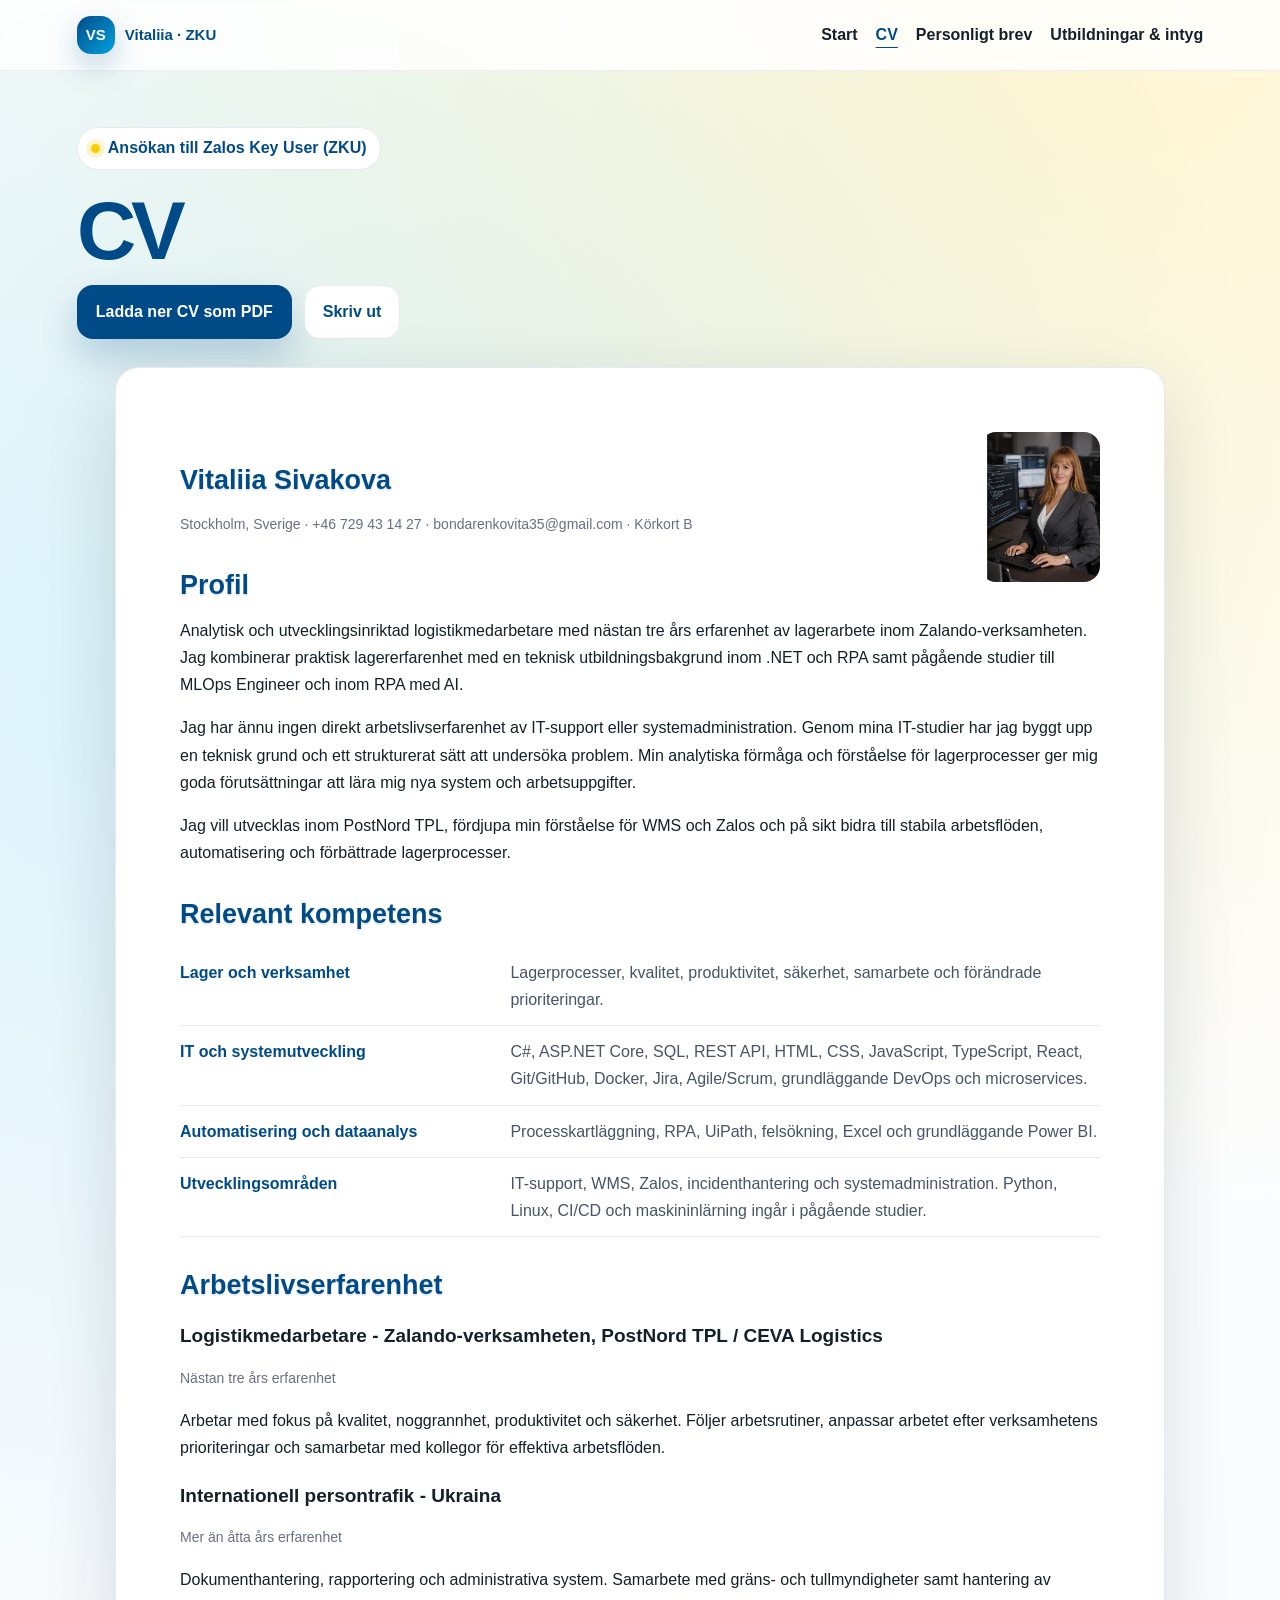
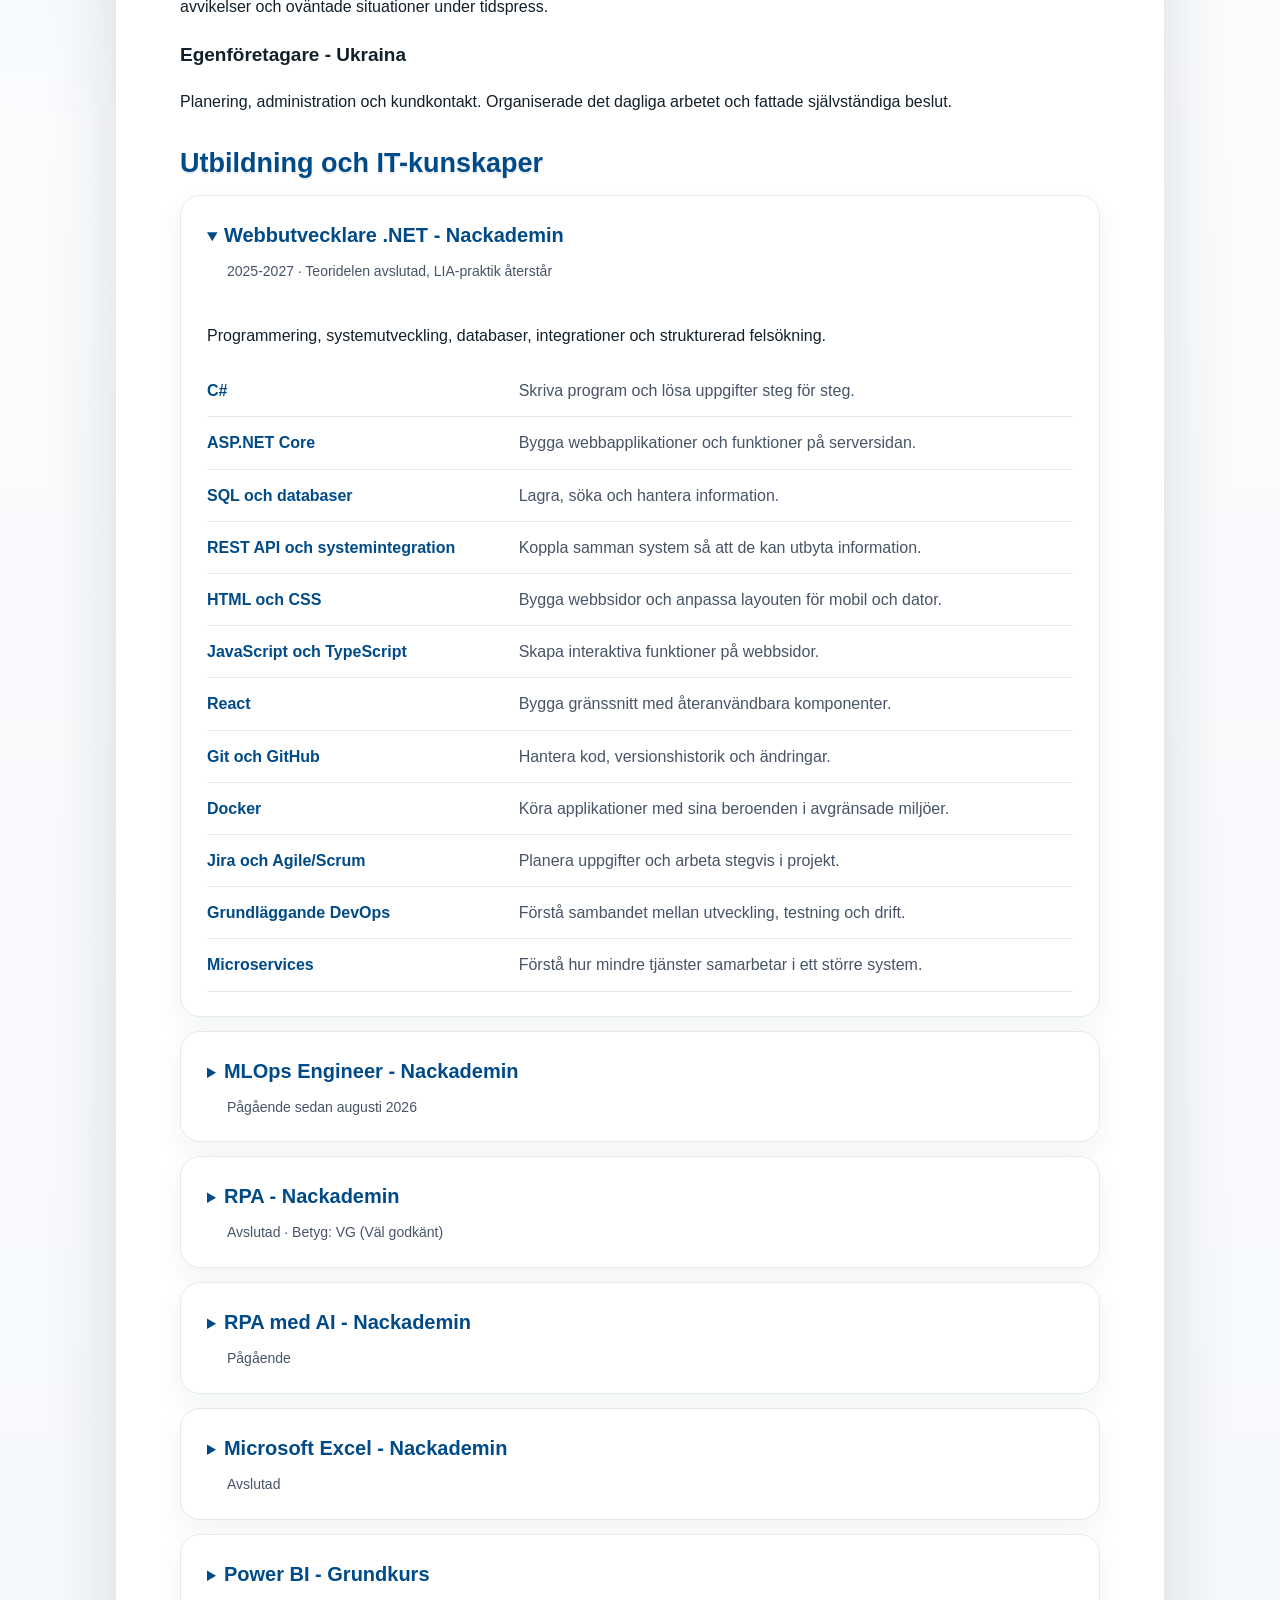
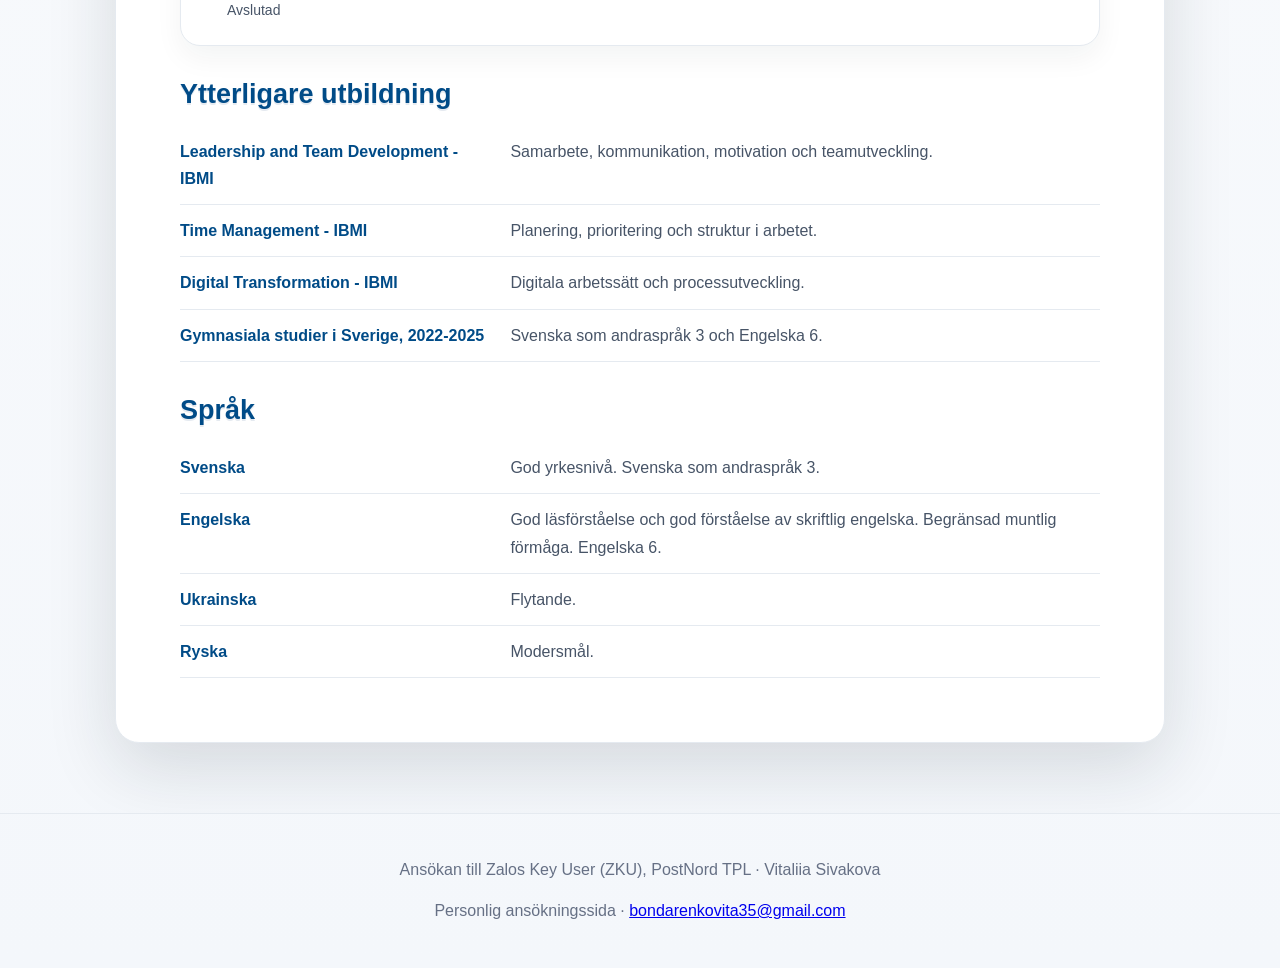
==== commit e58adaeb: "Restore career-route 3D design for Zalos Key User and official study certificates" ====
--- a/cv.html
+++ b/cv.html
@@ -1 +1 @@
-<!DOCTYPE html><html lang="sv"><head><meta charset="UTF-8"><meta name="viewport" content="width=device-width, initial-scale=1"><title>CV - Vitaliia Sivakova · ZKU</title><link rel="stylesheet" href="styles.css"></head><body><header class="site-header"><a class="brand" href="index.html" aria-label="Startsida"><span class="brand-mark">VS</span><span>Vitaliia · ZKU</span></a><button class="nav-toggle" aria-label="Öppna meny" aria-expanded="false" aria-controls="main-nav">☰</button><nav class="nav" id="main-nav"><a href="index.html">Start</a><a href="cv.html">CV</a><a href="personligt-brev.html">Personligt brev</a><a href="diplom.html">Utbildningar &amp; intyg</a></nav></header><main class="document-hero"><span class="eyebrow">Ansökan till Zalos Key User (ZKU)</span><h1>CV</h1><div class="document-actions"><a class="btn primary" href="cv-vitaliia-sivakova-zku.pdf" download>Ladda ner CV som PDF</a><button class="btn secondary" type="button" onclick="window.print()">Skriv ut</button></div><article class="reading-document"><img class="cv-portrait" src="profile.jpg" alt="Vitaliia Sivakova" width="120" height="150"><h2>Vitaliia Sivakova</h2><p class="document-contact">Stockholm, Sverige · +46 729 43 14 27 · bondarenkovita35@gmail.com · Körkort B</p><h2>Profil</h2><p>Analytisk och utvecklingsinriktad logistikmedarbetare med nästan tre års erfarenhet av lagerarbete inom Zalando-verksamheten. Jag kombinerar praktisk lagererfarenhet med en teknisk utbildningsbakgrund inom .NET och RPA samt pågående studier till MLOps Engineer och inom RPA med AI.</p><p>Jag har ännu ingen direkt arbetslivserfarenhet av IT-support eller systemadministration. Genom mina IT-studier har jag byggt upp en teknisk grund och ett strukturerat sätt att undersöka problem. Min analytiska förmåga och förståelse för lagerprocesser ger mig goda förutsättningar att lära mig nya system och arbetsuppgifter.</p><p>Jag vill utvecklas inom PostNord TPL, fördjupa min förståelse för WMS och Zalos och på sikt bidra till stabila arbetsflöden, automatisering och förbättrade lagerprocesser.</p><h2>Relevant kompetens</h2><dl class="skill-list"><div><dt>Lager och verksamhet</dt><dd>Lagerprocesser, kvalitet, produktivitet, säkerhet, samarbete och förändrade prioriteringar.</dd></div><div><dt>IT och systemutveckling</dt><dd>C#, ASP.NET Core, SQL, REST API, HTML, CSS, JavaScript, TypeScript, React, Git/GitHub, Docker, Jira, Agile/Scrum, grundläggande DevOps och microservices.</dd></div><div><dt>Automatisering och dataanalys</dt><dd>Processkartläggning, RPA, UiPath, felsökning, Excel och grundläggande Power BI.</dd></div><div><dt>Utvecklingsområden</dt><dd>IT-support, WMS, Zalos, incidenthantering och systemadministration. Python, Linux, CI/CD och maskininlärning ingår i pågående studier.</dd></div></dl><h2>Arbetslivserfarenhet</h2><h3>Logistikmedarbetare - Zalando-verksamheten, PostNord TPL / CEVA Logistics</h3><p class="meta">Nästan tre års erfarenhet</p><p>Arbetar med fokus på kvalitet, noggrannhet, produktivitet och säkerhet. Följer arbetsrutiner, anpassar arbetet efter verksamhetens prioriteringar och samarbetar med kollegor för effektiva arbetsflöden.</p><h3>Internationell persontrafik - Ukraina</h3><p class="meta">Mer än åtta års erfarenhet</p><p>Dokumenthantering, rapportering och administrativa system. Samarbete med gräns- och tullmyndigheter samt hantering av avvikelser och oväntade situationer under tidspress.</p><h3>Egenföretagare - Ukraina</h3><p class="meta"></p><p>Planering, administration och kundkontakt. Organiserade det dagliga arbetet och fattade självständiga beslut.</p><h2>Utbildning och IT-kunskaper</h2><details class="education-card" open><summary><span>Webbutvecklare .NET - Nackademin</span><small>2025-2027 · Teoridelen avslutad, LIA-praktik återstår</small></summary><div class="education-body"><p>Programmering, systemutveckling, databaser, integrationer och strukturerad felsökning.</p><dl class="skill-list"><div><dt>C#</dt><dd>Skriva program och lösa uppgifter steg för steg.</dd></div><div><dt>ASP.NET Core</dt><dd>Bygga webbapplikationer och funktioner på serversidan.</dd></div><div><dt>SQL och databaser</dt><dd>Lagra, söka och hantera information.</dd></div><div><dt>REST API och systemintegration</dt><dd>Koppla samman system så att de kan utbyta information.</dd></div><div><dt>HTML och CSS</dt><dd>Bygga webbsidor och anpassa layouten för mobil och dator.</dd></div><div><dt>JavaScript och TypeScript</dt><dd>Skapa interaktiva funktioner på webbsidor.</dd></div><div><dt>React</dt><dd>Bygga gränssnitt med återanvändbara komponenter.</dd></div><div><dt>Git och GitHub</dt><dd>Hantera kod, versionshistorik och ändringar.</dd></div><div><dt>Docker</dt><dd>Köra applikationer med sina beroenden i avgränsade miljöer.</dd></div><div><dt>Jira och Agile/Scrum</dt><dd>Planera uppgifter och arbeta stegvis i projekt.</dd></div><div><dt>Grundläggande DevOps</dt><dd>Förstå sambandet mellan utveckling, testning och drift.</dd></div><div><dt>Microservices</dt><dd>Förstå hur mindre tjänster samarbetar i ett större system.</dd></div></dl></div></details><details class="education-card"><summary><span>MLOps Engineer - Nackademin</span><small>Pågående sedan augusti 2026</small></summary><div class="education-body"><p>Områdena nedan ingår i utbildningsprogrammet. Kunskaperna utvecklas successivt och innebär inte att samtliga kurser redan är avslutade.</p><dl class="skill-list"><div><dt>Affärsmannaskap</dt><dd>Koppla tekniska lösningar till verksamhetens behov.</dd></div><div><dt>AI-förstärkt kunskapsstrategi och hybrida AI-team</dt><dd>Förstå hur människor och AI kan samarbeta och använda kunskap.</dd></div><div><dt>Databashantering</dt><dd>Organisera och hantera data för analys och modeller.</dd></div><div><dt>Edge computing</dt><dd>Bearbeta data nära den utrustning där informationen uppstår.</dd></div><div><dt>Kontinuerlig integration och leverans, CI/CD</dt><dd>Testa och leverera kodändringar på ett kontrollerat sätt.</dd></div><div><dt>Linux-administration</dt><dd>Arbeta med Linux-miljöer där tekniska lösningar körs.</dd></div><div><dt>Maskininlärningsmodeller och algoritmer</dt><dd>Förstå hur modeller lär sig av data och hittar mönster.</dd></div><div><dt>Maskininlärningsramverk</dt><dd>Lära mig verktyg för att bygga, träna och utvärdera modeller.</dd></div><div><dt>MLOps och molnplattformar</dt><dd>Driftsätta, automatisera och underhålla ML-lösningar.</dd></div><div><dt>Python-programmering för MLOps</dt><dd>Skriva kod för datahantering, automatisering och maskininlärning.</dd></div><div><dt>Systemarkitektur och teknikstackar för MLOps</dt><dd>Förstå hur verktyg och systemdelar fungerar tillsammans.</dd></div><div><dt>Säkerhet och integritet</dt><dd>Hantera data, åtkomst och känslig information säkert.</dd></div><div><dt>Övervakning och felhantering av ML-modeller</dt><dd>Följa upp modeller, upptäcka avvikelser och undersöka fel.</dd></div></dl></div></details><details class="education-card"><summary><span>RPA - Nackademin</span><small>Avslutad · Betyg: VG (Väl godkänt)</small></summary><div class="education-body"><p>Utbildning inom processanalys och automatisering.</p><dl class="skill-list"><div><dt>Processanalys och processkartläggning</dt><dd>Beskriva arbetsflöden och hitta moment som kan förbättras.</dd></div><div><dt>UiPath</dt><dd>Bygga automatiserade flöden för återkommande digitala uppgifter.</dd></div><div><dt>Felsökning</dt><dd>Undersöka varför ett automatiserat flöde inte fungerar.</dd></div><div><dt>Processoptimering</dt><dd>Identifiera flaskhalsar och förenkla repetitiva arbetsmoment.</dd></div></dl></div></details><details class="education-card"><summary><span>RPA med AI - Nackademin</span><small>Pågående</small></summary><div class="education-body"><p>Jag lär mig hur AI kan stödja automatisering av återkommande digitala arbetsuppgifter.</p><dl class="skill-list"></dl></div></details><details class="education-card"><summary><span>Microsoft Excel - Nackademin</span><small>Avslutad</small></summary><div class="education-body"><p>Formler, funktioner, pivottabeller, villkorsstyrd formatering, filtrering, sortering, diagram och rapportering.</p><dl class="skill-list"></dl></div></details><details class="education-card"><summary><span>Power BI - Grundkurs</span><small>Avslutad</small></summary><div class="education-body"><p>Grundläggande dashboards, datavisualisering, rapporter och KPI-uppföljning.</p><dl class="skill-list"></dl></div></details><h2>Ytterligare utbildning</h2><dl class="skill-list"><div><dt>Leadership and Team Development - IBMI</dt><dd>Samarbete, kommunikation, motivation och teamutveckling.</dd></div><div><dt>Time Management - IBMI</dt><dd>Planering, prioritering och struktur i arbetet.</dd></div><div><dt>Digital Transformation - IBMI</dt><dd>Digitala arbetssätt och processutveckling.</dd></div><div><dt>Gymnasiala studier i Sverige, 2022-2025</dt><dd>Svenska som andraspråk 3 och Engelska 6.</dd></div></dl><h2>Språk</h2><dl class="skill-list"><div><dt>Svenska</dt><dd>God yrkesnivå. Svenska som andraspråk 3.</dd></div><div><dt>Engelska</dt><dd>God läsförståelse och god förståelse av skriftlig engelska. Begränsad muntlig förmåga. Engelska 6.</dd></div><div><dt>Ukrainska</dt><dd>Flytande.</dd></div><div><dt>Ryska</dt><dd>Modersmål.</dd></div></dl></article></main><footer class="footer"><p>Ansökan till Zalos Key User (ZKU), PostNord TPL · Vitaliia Sivakova</p><p>Personlig ansökningssida · <a href="mailto:bondarenkovita35@gmail.com">bondarenkovita35@gmail.com</a></p></footer><script src="app.js"></script></body></html>+<!DOCTYPE html><html lang="sv"><head><meta charset="UTF-8"><meta name="viewport" content="width=device-width, initial-scale=1"><title>CV - Vitaliia Sivakova · ZKU</title><link rel="stylesheet" href="styles.css"></head><body><header class="site-header"><a class="brand" href="index.html" aria-label="Startsida"><span class="brand-mark">VS</span><span>Vitaliia · ZKU</span></a><button class="nav-toggle" aria-label="Öppna meny" aria-expanded="false" aria-controls="main-nav">☰</button><nav class="nav" id="main-nav"><a href="index.html">Start</a><a href="cv.html">CV</a><a href="personligt-brev.html">Personligt brev</a><a href="diplom.html">Utbildningar &amp; intyg</a></nav></header><main class="document-hero"><span class="eyebrow">Ansökan till Zalos Key User (ZKU)</span><h1 class="split-3d-title">CV</h1><div class="document-actions"><a class="btn primary" href="cv-vitaliia-sivakova-zku.pdf" download>Ladda ner CV som PDF</a><button class="btn secondary" type="button" onclick="window.print()">Skriv ut</button></div><article class="reading-document"><img class="cv-portrait" src="profile.jpg" alt="Vitaliia Sivakova" width="120" height="150"><h2>Vitaliia Sivakova</h2><p class="document-contact">Stockholm, Sverige · +46 729 43 14 27 · bondarenkovita35@gmail.com · Körkort B</p><h2>Profil</h2><p>Analytisk och utvecklingsinriktad logistikmedarbetare med nästan tre års erfarenhet av lagerarbete inom Zalando-verksamheten. Jag kombinerar praktisk lagererfarenhet med en teknisk utbildningsbakgrund inom .NET och RPA samt pågående studier till MLOps Engineer och inom RPA med AI.</p><p>Jag har ännu ingen direkt arbetslivserfarenhet av IT-support eller systemadministration. Genom mina IT-studier har jag byggt upp en teknisk grund och ett strukturerat sätt att undersöka problem. Min analytiska förmåga och förståelse för lagerprocesser ger mig goda förutsättningar att lära mig nya system och arbetsuppgifter.</p><p>Jag vill utvecklas inom PostNord TPL, fördjupa min förståelse för WMS och Zalos och på sikt bidra till stabila arbetsflöden, automatisering och förbättrade lagerprocesser.</p><h2>Relevant kompetens</h2><dl class="skill-list"><div><dt>Lager och verksamhet</dt><dd>Lagerprocesser, kvalitet, produktivitet, säkerhet, samarbete och förändrade prioriteringar.</dd></div><div><dt>IT och systemutveckling</dt><dd>C#, ASP.NET Core, SQL, REST API, HTML, CSS, JavaScript, TypeScript, React, Git/GitHub, Docker, Jira, Agile/Scrum, grundläggande DevOps och microservices.</dd></div><div><dt>Automatisering och dataanalys</dt><dd>Processkartläggning, RPA, UiPath, felsökning, Excel och grundläggande Power BI.</dd></div><div><dt>Utvecklingsområden</dt><dd>IT-support, WMS, Zalos, incidenthantering och systemadministration. Python, Linux, CI/CD och maskininlärning ingår i pågående studier.</dd></div></dl><h2>Arbetslivserfarenhet</h2><h3>Logistikmedarbetare - Zalando-verksamheten, PostNord TPL / CEVA Logistics</h3><p class="meta">Nästan tre års erfarenhet</p><p>Arbetar med fokus på kvalitet, noggrannhet, produktivitet och säkerhet. Följer arbetsrutiner, anpassar arbetet efter verksamhetens prioriteringar och samarbetar med kollegor för effektiva arbetsflöden.</p><h3>Internationell persontrafik - Ukraina</h3><p class="meta">Mer än åtta års erfarenhet</p><p>Dokumenthantering, rapportering och administrativa system. Samarbete med gräns- och tullmyndigheter samt hantering av avvikelser och oväntade situationer under tidspress.</p><h3>Egenföretagare - Ukraina</h3><p class="meta"></p><p>Planering, administration och kundkontakt. Organiserade det dagliga arbetet och fattade självständiga beslut.</p><h2>Utbildning och IT-kunskaper</h2><details class="education-card" open><summary><span>Webbutvecklare .NET - Nackademin</span><small>2025-2027 · Teoridelen avslutad, LIA-praktik återstår</small></summary><div class="education-body"><p>Programmering, systemutveckling, databaser, integrationer och strukturerad felsökning.</p><dl class="skill-list"><div><dt>C#</dt><dd>Skriva program och lösa uppgifter steg för steg.</dd></div><div><dt>ASP.NET Core</dt><dd>Bygga webbapplikationer och funktioner på serversidan.</dd></div><div><dt>SQL och databaser</dt><dd>Lagra, söka och hantera information.</dd></div><div><dt>REST API och systemintegration</dt><dd>Koppla samman system så att de kan utbyta information.</dd></div><div><dt>HTML och CSS</dt><dd>Bygga webbsidor och anpassa layouten för mobil och dator.</dd></div><div><dt>JavaScript och TypeScript</dt><dd>Skapa interaktiva funktioner på webbsidor.</dd></div><div><dt>React</dt><dd>Bygga gränssnitt med återanvändbara komponenter.</dd></div><div><dt>Git och GitHub</dt><dd>Hantera kod, versionshistorik och ändringar.</dd></div><div><dt>Docker</dt><dd>Köra applikationer med sina beroenden i avgränsade miljöer.</dd></div><div><dt>Jira och Agile/Scrum</dt><dd>Planera uppgifter och arbeta stegvis i projekt.</dd></div><div><dt>Grundläggande DevOps</dt><dd>Förstå sambandet mellan utveckling, testning och drift.</dd></div><div><dt>Microservices</dt><dd>Förstå hur mindre tjänster samarbetar i ett större system.</dd></div></dl></div></details><details class="education-card"><summary><span>MLOps Engineer - Nackademin</span><small>Pågående sedan augusti 2026</small></summary><div class="education-body"><p>Områdena nedan ingår i utbildningsprogrammet. Kunskaperna utvecklas successivt och innebär inte att samtliga kurser redan är avslutade.</p><dl class="skill-list"><div><dt>Affärsmannaskap</dt><dd>Koppla tekniska lösningar till verksamhetens behov.</dd></div><div><dt>AI-förstärkt kunskapsstrategi och hybrida AI-team</dt><dd>Förstå hur människor och AI kan samarbeta och använda kunskap.</dd></div><div><dt>Databashantering</dt><dd>Organisera och hantera data för analys och modeller.</dd></div><div><dt>Edge computing</dt><dd>Bearbeta data nära den utrustning där informationen uppstår.</dd></div><div><dt>Kontinuerlig integration och leverans, CI/CD</dt><dd>Testa och leverera kodändringar på ett kontrollerat sätt.</dd></div><div><dt>Linux-administration</dt><dd>Arbeta med Linux-miljöer där tekniska lösningar körs.</dd></div><div><dt>Maskininlärningsmodeller och algoritmer</dt><dd>Förstå hur modeller lär sig av data och hittar mönster.</dd></div><div><dt>Maskininlärningsramverk</dt><dd>Lära mig verktyg för att bygga, träna och utvärdera modeller.</dd></div><div><dt>MLOps och molnplattformar</dt><dd>Driftsätta, automatisera och underhålla ML-lösningar.</dd></div><div><dt>Python-programmering för MLOps</dt><dd>Skriva kod för datahantering, automatisering och maskininlärning.</dd></div><div><dt>Systemarkitektur och teknikstackar för MLOps</dt><dd>Förstå hur verktyg och systemdelar fungerar tillsammans.</dd></div><div><dt>Säkerhet och integritet</dt><dd>Hantera data, åtkomst och känslig information säkert.</dd></div><div><dt>Övervakning och felhantering av ML-modeller</dt><dd>Följa upp modeller, upptäcka avvikelser och undersöka fel.</dd></div></dl></div></details><details class="education-card"><summary><span>RPA - Nackademin</span><small>Avslutad · Betyg: VG (Väl godkänt)</small></summary><div class="education-body"><p>Utbildning inom processanalys och automatisering.</p><dl class="skill-list"><div><dt>Processanalys och processkartläggning</dt><dd>Beskriva arbetsflöden och hitta moment som kan förbättras.</dd></div><div><dt>UiPath</dt><dd>Bygga automatiserade flöden för återkommande digitala uppgifter.</dd></div><div><dt>Felsökning</dt><dd>Undersöka varför ett automatiserat flöde inte fungerar.</dd></div><div><dt>Processoptimering</dt><dd>Identifiera flaskhalsar och förenkla repetitiva arbetsmoment.</dd></div></dl></div></details><details class="education-card"><summary><span>RPA med AI - Nackademin</span><small>Pågående</small></summary><div class="education-body"><p>Jag lär mig hur AI kan stödja automatisering av återkommande digitala arbetsuppgifter.</p><dl class="skill-list"></dl></div></details><details class="education-card"><summary><span>Microsoft Excel - Nackademin</span><small>Avslutad</small></summary><div class="education-body"><p>Formler, funktioner, pivottabeller, villkorsstyrd formatering, filtrering, sortering, diagram och rapportering.</p><dl class="skill-list"></dl></div></details><details class="education-card"><summary><span>Power BI - Grundkurs</span><small>Avslutad</small></summary><div class="education-body"><p>Grundläggande dashboards, datavisualisering, rapporter och KPI-uppföljning.</p><dl class="skill-list"></dl></div></details><h2>Ytterligare utbildning</h2><dl class="skill-list"><div><dt>Leadership and Team Development - IBMI</dt><dd>Samarbete, kommunikation, motivation och teamutveckling.</dd></div><div><dt>Time Management - IBMI</dt><dd>Planering, prioritering och struktur i arbetet.</dd></div><div><dt>Digital Transformation - IBMI</dt><dd>Digitala arbetssätt och processutveckling.</dd></div><div><dt>Gymnasiala studier i Sverige, 2022-2025</dt><dd>Svenska som andraspråk 3 och Engelska 6.</dd></div></dl><h2>Språk</h2><dl class="skill-list"><div><dt>Svenska</dt><dd>God yrkesnivå. Svenska som andraspråk 3.</dd></div><div><dt>Engelska</dt><dd>God läsförståelse och god förståelse av skriftlig engelska. Begränsad muntlig förmåga. Engelska 6.</dd></div><div><dt>Ukrainska</dt><dd>Flytande.</dd></div><div><dt>Ryska</dt><dd>Modersmål.</dd></div></dl></article></main><footer class="footer"><p>Ansökan till Zalos Key User (ZKU), PostNord TPL · Vitaliia Sivakova</p><p>Personlig ansökningssida · <a href="mailto:bondarenkovita35@gmail.com">bondarenkovita35@gmail.com</a></p></footer><script src="app.js"></script></body></html>
--- a/styles.css
+++ b/styles.css
@@ -29,20 +29,146 @@
 
 body.loading{overflow:hidden}
 
-.intro{position:fixed;inset:0;z-index:1000;display:grid;place-items:center;color:#fff;overflow:hidden;perspective:2200px;background:radial-gradient(circle at 50% 50%, rgba(0,163,224,.22), transparent 24%),radial-gradient(circle at 22% 22%, rgba(255,204,0,.18), transparent 22%),radial-gradient(circle at 80% 70%, rgba(0,95,170,.28), transparent 28%),linear-gradient(145deg,#020711 0%,#061b35 42%,#02050b 100%);transition:opacity 1.1s ease,visibility 1.1s ease,transform 1.1s ease}.intro.hide{opacity:0;visibility:hidden;transform:scale(1.04)}
-.cosmos-field,.nebula,.star-orbit,.cosmic-floor,.portal,.portal-core,.light-beam{position:absolute;pointer-events:none}
-.cosmos-field{inset:0;background-image:radial-gradient(circle,rgba(255,255,255,.95) 0 1px,transparent 1.7px),radial-gradient(circle,rgba(255,204,0,.85) 0 1px,transparent 1.6px),radial-gradient(circle,rgba(0,183,255,.9) 0 1px,transparent 1.8px);background-size:130px 130px,190px 190px,260px 260px;background-position:0 0,60px 80px,120px 30px;opacity:.62;animation:starFlight 4.8s linear infinite}.nebula{width:52vw;height:52vw;border-radius:50%;filter:blur(38px);mix-blend-mode:screen;opacity:.5;animation:nebulaPulse 5s ease-in-out infinite alternate}.nebula-one{left:-16vw;top:12vh;background:radial-gradient(circle,rgba(0,163,224,.45),rgba(0,75,135,.05),transparent 70%)}.nebula-two{right:-14vw;bottom:4vh;background:radial-gradient(circle,rgba(255,204,0,.26),rgba(0,163,224,.14),transparent 70%);animation-delay:.9s}
-.cinema-ui{position:absolute;z-index:4;font-size:11px;letter-spacing:.28em;color:rgba(255,255,255,.82);text-transform:uppercase}.intro-counter{top:32px;left:36px}.intro-menu{top:32px;right:36px;text-align:right}
-.intro-stage{position:relative;width:min(1160px,92vw);height:min(680px,76vh);display:grid;place-items:center;transform-style:preserve-3d;animation:stageCinematic 5.9s cubic-bezier(.16,1,.3,1) forwards}
-.portal{border-radius:50%;transform-style:preserve-3d;filter:drop-shadow(0 0 28px rgba(0,183,255,.32))}.portal-back{width:680px;height:680px;border:1px solid rgba(255,255,255,.10);box-shadow:0 0 120px rgba(0,163,224,.26),inset 0 0 90px rgba(255,255,255,.05);animation:portalSpin 10s linear infinite,portalReveal 3.8s ease forwards}.portal-main{width:520px;height:520px;border:2px solid rgba(0,183,255,.62);box-shadow:0 0 60px rgba(0,183,255,.55),inset 0 0 60px rgba(255,204,0,.18);animation:portalSpinReverse 7s linear infinite,portalReveal 3.6s ease forwards}.portal-front{width:410px;height:410px;border:1px solid rgba(255,204,0,.72);box-shadow:0 0 48px rgba(255,204,0,.42),inset 0 0 60px rgba(255,255,255,.08);animation:portalSpin 5.8s linear infinite,portalReveal 3.4s ease forwards}.portal::before,.portal::after{content:"";position:absolute;inset:-8px;border-radius:50%;border:1px solid rgba(255,255,255,.09)}.portal::after{inset:18px;border-color:rgba(255,204,0,.14)}.portal-core{width:320px;height:320px;border-radius:50%;background:radial-gradient(circle,rgba(255,255,255,.20),rgba(0,163,224,.09) 38%,transparent 70%);filter:blur(2px);box-shadow:0 0 130px rgba(0,183,255,.30);animation:coreBreath 2.8s ease-in-out infinite alternate}
-.star-orbit{width:720px;height:720px;border-radius:50%;border:1px solid rgba(255,255,255,.08);top:50%;left:50%;transform:translate(-50%,-50%) rotateX(62deg);animation:orbitTurn 9s linear infinite;opacity:.72}.orbit-b{width:560px;height:560px;animation-duration:7s;animation-direction:reverse;border-color:rgba(255,204,0,.12)}.orbit-c{width:880px;height:880px;animation-duration:13s;border-color:rgba(0,183,255,.13)}.star-orbit::before,.star-orbit::after{content:"";position:absolute;width:10px;height:10px;border-radius:50%;background:#fff;box-shadow:0 0 18px #fff,0 0 42px rgba(255,204,0,.85);top:50%;left:-5px}.star-orbit::after{left:auto;right:-5px;background:#80e8ff;box-shadow:0 0 20px #80e8ff,0 0 50px rgba(0,183,255,.9)}
-.cosmic-floor{left:50%;bottom:-20%;width:900px;height:460px;transform:translateX(-50%) rotateX(72deg);border-radius:50%;background:radial-gradient(ellipse at center,rgba(0,183,255,.34),rgba(255,204,0,.08) 44%,transparent 70%);border:1px solid rgba(255,255,255,.1);box-shadow:0 0 95px rgba(0,183,255,.22),inset 0 0 70px rgba(255,204,0,.10);animation:floorPulse 3s ease-in-out infinite alternate}
-.light-beam{height:150%;width:110px;top:-25%;background:linear-gradient(90deg,transparent,rgba(255,255,255,.34),transparent);filter:blur(3px);opacity:0;transform:rotate(24deg)}.beam-one{animation:beamSweep 4.4s cubic-bezier(.16,1,.3,1) forwards .8s}.beam-two{width:70px;animation:beamSweep 5.2s cubic-bezier(.16,1,.3,1) forwards 2.1s;opacity:.5}
-.ultra-logo{position:relative;z-index:3;text-align:center;transform-style:preserve-3d;padding:50px 74px;border-radius:38px;background:linear-gradient(145deg,rgba(255,255,255,.15),rgba(255,255,255,.035));border:1px solid rgba(255,255,255,.22);box-shadow:0 42px 140px rgba(0,0,0,.62),inset 0 1px 0 rgba(255,255,255,.3),0 0 100px rgba(0,183,255,.22);backdrop-filter:blur(4px);animation:logoEntrance 5.9s cubic-bezier(.16,1,.3,1) forwards}.ultra-logo::before{content:"";position:absolute;inset:14px;border-radius:28px;border:1px solid rgba(255,204,0,.26);transform:translateZ(-52px)}.ultra-logo::after{content:"";position:absolute;inset:-24px;border-radius:50px;background:radial-gradient(circle at center,rgba(0,183,255,.24),transparent 70%);filter:blur(16px);z-index:-1}.intro-status{font-size:18px;letter-spacing:.34em;color:rgba(255,255,255,.82);opacity:0;animation:textStep .9s ease forwards 1.35s}.intro-role{margin-top:8px;font-size:22px;letter-spacing:.28em;color:#fff4bf;text-transform:uppercase;opacity:0;animation:textStep .9s ease forwards 1.9s;background:transparent;border:0;padding:0;display:block}.intro-name{margin-top:22px;font-family:Georgia,'Times New Roman',serif;font-size:clamp(52px,7.6vw,106px);line-height:.86;letter-spacing:.03em;color:#ffe8b2;text-shadow:0 0 16px rgba(255,204,0,.42),0 20px 80px rgba(0,0,0,.72);opacity:0;transform:translateZ(180px) scale(1.35);animation:nameHero 1.35s cubic-bezier(.16,1,.3,1) forwards 2.55s}.intro-traits{margin-top:26px;font-size:16px;letter-spacing:.24em;color:#dff6ff;text-transform:uppercase;opacity:0;animation:textStep .9s ease forwards 3.55s}
-.skill-node{position:absolute;z-index:5;width:220px;color:#fff;opacity:0;filter:blur(4px);animation:nodeAppear .75s ease forwards}.skill-node span{display:block;font-size:14px;font-weight:900;letter-spacing:.12em;text-transform:uppercase;margin-bottom:7px}.skill-node small{display:block;font-size:13px;line-height:1.35;color:rgba(255,255,255,.82)}.skill-node::before{content:"";position:absolute;top:18px;width:96px;height:1px;background:linear-gradient(90deg,rgba(255,204,0,.9),transparent)}.skill-node::after{content:"";position:absolute;top:13px;width:10px;height:10px;border-radius:50%;background:#fff;box-shadow:0 0 18px #fff,0 0 44px rgba(255,204,0,.95)}.node-left{left:18px;text-align:left}.node-left::before{left:145px}.node-left::after{left:137px}.node-right{right:18px;text-align:left}.node-right::before{right:145px;transform:scaleX(-1)}.node-right::after{right:137px}.node-1{top:32%;animation-delay:3.15s}.node-2{top:58%;animation-delay:3.45s}.node-3{top:32%;animation-delay:3.75s}.node-4{top:58%;animation-delay:4.05s}
-.intro-scroll{position:absolute;bottom:34px;left:50%;transform:translateX(-50%);z-index:4;color:rgba(255,255,255,.72);font-size:11px;letter-spacing:.34em;text-transform:uppercase;opacity:0;animation:textStep .8s ease forwards 4.2s}
-@keyframes stageCinematic{0%{transform:translateZ(-1200px) rotateX(28deg) rotateY(-25deg);opacity:0}36%{transform:translateZ(140px) rotateX(0) rotateY(0);opacity:1}100%{transform:translateZ(0) rotateX(0) rotateY(0);opacity:1}}@keyframes logoEntrance{0%{opacity:0;transform:translateZ(-900px) rotateX(45deg) scale(.3);filter:blur(30px)}34%{opacity:1;transform:translateZ(240px) rotateX(0) scale(1.06);filter:blur(0)}70%{transform:translateZ(70px) scale(.94)}100%{opacity:1;transform:translateZ(0) scale(.86)}}@keyframes nameHero{0%{opacity:0;transform:translateY(42px) translateZ(220px) scale(1.35);filter:blur(4px)}100%{opacity:1;transform:translateY(0) translateZ(120px) scale(1);filter:blur(0)}}@keyframes textStep{0%{opacity:0;transform:translateY(18px) translateZ(80px);filter:blur(3px)}100%{opacity:1;transform:translateY(0) translateZ(0);filter:blur(0)}}@keyframes nodeAppear{0%{opacity:0;transform:translateY(24px);filter:blur(4px)}100%{opacity:1;transform:translateY(0);filter:blur(0)}}@keyframes portalSpin{to{transform:rotateZ(360deg)}}@keyframes portalSpinReverse{to{transform:rotateZ(-360deg)}}@keyframes portalReveal{0%{opacity:0;filter:blur(4px);transform:scale(.4) rotateZ(-60deg)}100%{opacity:1;filter:blur(0);transform:scale(1) rotateZ(0)}}@keyframes coreBreath{to{transform:scale(1.08);opacity:.9}}@keyframes orbitTurn{to{transform:translate(-50%,-50%) rotateX(62deg) rotateZ(360deg)}}@keyframes starFlight{to{background-position:0 -260px,60px -190px,120px -280px}}@keyframes nebulaPulse{to{transform:scale(1.12) rotate(8deg);opacity:.72}}@keyframes floorPulse{to{transform:translateX(-50%) rotateX(72deg) scale(1.08);opacity:.9}}@keyframes beamSweep{0%{left:-20%;opacity:0}18%{opacity:.9}100%{left:110%;opacity:0}}
-@media(max-width:820px){.intro-menu{display:none}.intro-counter{top:22px;left:22px}.intro-stage{height:70vh;width:96vw}.portal-back{width:390px;height:390px}.portal-main{width:300px;height:300px}.portal-front{width:230px;height:230px}.portal-core{width:190px;height:190px}.ultra-logo{padding:34px 28px;border-radius:28px}.intro-name{font-size:48px}.intro-status{font-size:12px}.intro-role{font-size:14px}.intro-traits{font-size:11px;line-height:1.6}.skill-node{display:none}.cosmic-floor{width:620px;height:300px}.star-orbit{width:420px;height:420px}.orbit-b{width:320px;height:320px}.orbit-c{width:520px;height:520px}}
+/* ===================== INTRO — karriärresan ===================== */
+.intro{
+  position:fixed;inset:0;z-index:1000;overflow:hidden;perspective:1600px;color:#fff;
+  background:
+    radial-gradient(circle at 18% 12%, rgba(0,163,224,.16), transparent 32%),
+    radial-gradient(circle at 85% 85%, rgba(255,204,0,.10), transparent 30%),
+    linear-gradient(160deg,#03060c 0%,#071b33 55%,#020409 100%);
+  transition:opacity 1s ease, visibility 1s ease, transform 1s ease;
+}
+.intro.hide{opacity:0;visibility:hidden;transform:scale(1.04)}
+
+.starfield{
+  position:absolute;inset:0;pointer-events:none;z-index:1;
+  background-image:
+    radial-gradient(circle, rgba(255,255,255,.95) 0 1px, transparent 1.6px),
+    radial-gradient(circle, rgba(255,204,0,.75) 0 1px, transparent 1.5px),
+    radial-gradient(circle, rgba(0,183,255,.8) 0 1px, transparent 1.7px);
+  background-size:150px 150px, 210px 210px, 270px 270px;
+  background-position:0 0, 60px 80px, 120px 30px;
+  opacity:.32;
+  animation:starTwinkle 3.6s ease-in-out infinite alternate;
+}
+@keyframes starTwinkle{0%{opacity:.28}100%{opacity:.68}}
+
+.intro.finale-active .starfield{animation-play-state:paused;opacity:0 !important}
+
+.grid-floor{
+  position:absolute;left:50%;bottom:-12%;width:170%;height:60%;
+  transform:translateX(-50%) rotateX(58deg);
+  background-image:
+    repeating-linear-gradient(0deg, rgba(0,210,255,.30) 0 2px, transparent 2px 64px),
+    repeating-linear-gradient(90deg, rgba(0,210,255,.30) 0 2px, transparent 2px 64px);
+  background-position:0 0;
+  -webkit-mask-image:radial-gradient(ellipse at center, #000 45%, transparent 78%);
+          mask-image:radial-gradient(ellipse at center, #000 45%, transparent 78%);
+  animation:gridNeonPulse 3s ease-in-out infinite alternate;
+}
+@keyframes gridNeonPulse{
+  0%{opacity:.55;filter:drop-shadow(0 0 8px rgba(0,183,255,.4)) drop-shadow(0 0 20px rgba(0,183,255,.22))}
+  100%{opacity:.95;filter:drop-shadow(0 0 16px rgba(255,204,0,.55)) drop-shadow(0 0 40px rgba(0,183,255,.5))}
+}
+
+.intro-vignette{position:absolute;inset:0;pointer-events:none;z-index:3;background:radial-gradient(ellipse at center, transparent 0 40%, rgba(0,0,0,.46) 78%, rgba(0,0,0,.82) 100%)}
+
+.intro-topbar{position:absolute;top:0;left:0;right:0;z-index:20;display:flex;align-items:center;justify-content:space-between;padding:22px 28px}
+.intro-progress-track{position:absolute;top:0;left:0;right:0;height:3px;background:rgba(255,255,255,.12);z-index:21}
+.intro-progress-bar{height:100%;width:0%;background:linear-gradient(90deg,var(--light-blue),var(--yellow))}
+.intro-label{font-size:11px;letter-spacing:.28em;text-transform:uppercase;color:rgba(255,255,255,.75);opacity:0;transition:opacity .8s ease}
+.intro.ready .intro-label{opacity:1}
+.skip-btn{font:inherit;font-size:12px;letter-spacing:.14em;text-transform:uppercase;color:#fff;background:rgba(255,255,255,.08);border:1px solid rgba(255,255,255,.28);border-radius:999px;padding:9px 16px;cursor:pointer;display:flex;align-items:center;gap:8px}
+.skip-btn:hover{background:rgba(255,255,255,.18)}
+
+.route-wrap{position:absolute;inset:0;display:grid;place-items:center;z-index:4;transform-style:preserve-3d;opacity:1;transition:opacity 1s ease}
+.intro.finale-active .route-wrap{opacity:0}
+.intro.finale-active .grid-floor{animation-play-state:paused;opacity:0!important;transition:opacity .8s ease}
+.route-tilt{position:relative;width:min(1240px,95vw);aspect-ratio:2/1;transform-style:preserve-3d}
+.route-svg{position:absolute;inset:0;width:100%;height:100%;overflow:visible}
+.route-svg-mobile{display:none}
+.route-path{fill:none;stroke:url(#routeGrad);stroke-width:3;stroke-linecap:round;filter:drop-shadow(0 0 8px rgba(0,183,255,.5))}
+.marker{position:absolute;width:12px;height:12px;margin:-6px;border-radius:50%;background:#fff;box-shadow:0 0 14px #fff,0 0 34px rgba(0,183,255,.9);opacity:0;transition:opacity .3s ease}
+.marker.show{opacity:1}
+
+.pin{position:absolute;left:var(--dx);top:var(--dy);transform:translate(-50%,-50%);text-align:center;z-index:6}
+.pin-dot{width:12px;height:12px;margin:0 auto;border-radius:50%;background:#8ee8ff;box-shadow:0 0 14px #8ee8ff,0 0 32px rgba(0,183,255,.85);opacity:0;transform:scale(.3);transition:opacity .4s ease, transform .4s cubic-bezier(.16,1,.3,1)}
+.pin-dot.gold{background:#ffe28a;box-shadow:0 0 16px #ffe28a,0 0 38px rgba(255,204,0,.9)}
+.pin.show .pin-dot{opacity:1;transform:scale(1)}
+.pin-card{position:absolute;left:50%;transform:translate(-50%,8px);width:250px;padding:14px 17px;border-radius:16px;background:rgba(4,16,30,.8);border:1px solid rgba(255,255,255,.18);backdrop-filter:blur(3px);opacity:0;transition:opacity .5s ease .1s, transform .5s cubic-bezier(.16,1,.3,1) .1s;pointer-events:none}
+.pin-card b{display:block;font-size:15px;letter-spacing:.02em;color:#ffe28a}
+.pin-card span{display:block;margin-top:5px;font-size:13px;line-height:1.4;color:#dff3ff}
+.pin.above .pin-card{bottom:18px;transform:translate(-50%,8px)}
+.pin.below .pin-card{top:18px;transform:translate(-50%,-8px)}
+.pin.show .pin-card{opacity:1;transform:translate(-50%,0)}
+.pin-short{display:none;font-size:11px;font-weight:800;letter-spacing:.03em;color:#ffe28a;white-space:nowrap}
+.pin.show:not(.active) .pin-card{width:auto;padding:7px 12px;border-radius:10px}
+.pin.show:not(.active) .pin-card b,.pin.show:not(.active) .pin-card span{display:none}
+.pin.show:not(.active) .pin-card .pin-short{display:block}
+.pin.active .pin-dot{transform:scale(1.25)}
+.pin-card.gold b{color:#fff4bf}
+.pin-card.gold{border-color:rgba(255,204,0,.35)}
+/* on the wide desktop route the first/last waypoint sit close to its edge —
+   anchor their cards inward instead of centering, so nothing overflows
+   off-screen even on a narrower desktop window. Not needed below 821px:
+   the mobile route below is a different, vertical layout where no
+   waypoint sits near the screen edge. */
+@media(min-width:821px){
+  .pin.edge-left .pin-card{left:0;transform:translate(0,8px)}
+  .pin.edge-left.below .pin-card{transform:translate(0,-8px)}
+  .pin.edge-left.show:not(.active) .pin-card{transform:translate(0,8px)}
+  .pin.edge-right .pin-card{left:auto;right:0;transform:translate(0,8px)}
+  .pin.edge-right.below .pin-card{transform:translate(0,-8px)}
+  .pin.edge-right.show:not(.active) .pin-card{transform:translate(0,8px)}
+}
+
+.finale{position:absolute;inset:0;display:grid;place-items:center;text-align:center;z-index:8;opacity:0;pointer-events:none;transform:translateZ(0) scale(.92);transition:opacity .8s ease, transform .8s cubic-bezier(.16,1,.3,1)}
+.finale.show{opacity:1;transform:translateZ(0) scale(1)}
+.photo-portal{width:190px;height:190px;border-radius:50%;overflow:hidden;border:3px solid rgba(255,204,0,.85);box-shadow:0 0 60px rgba(0,183,255,.55),0 0 110px rgba(255,204,0,.3);opacity:0;transform:scale(.4) rotate(-16deg);filter:blur(4px);transition:opacity .9s cubic-bezier(.16,1,.3,1), transform .9s cubic-bezier(.16,1,.3,1), filter .9s ease}
+.photo-portal img{width:100%;height:100%;object-fit:cover;object-position:center 20%;display:block}
+.finale.show .photo-portal{opacity:1;transform:scale(1) rotate(0);filter:blur(0)}
+.word{position:relative;font-family:Georgia,'Times New Roman',serif;font-weight:800;text-transform:uppercase;color:#ffe7b3;line-height:.95;white-space:nowrap;margin-top:20px;text-shadow:0 0 14px rgba(255,204,0,.42),0 0 32px rgba(0,183,255,.26),0 16px 60px rgba(0,0,0,.7);opacity:0;transition:opacity .3s ease}
+.word.show{opacity:1}
+.word::before,.word::after{content:attr(data-text);position:absolute;inset:0;pointer-events:none;mix-blend-mode:screen;opacity:.3}
+.word::before{color:#28c7ff;transform:translate3d(-1.5px,-1px,0)}
+.word::after{color:#ffcc00;transform:translate3d(1.5px,1px,0)}
+.word-name{font-size:clamp(28px,4.6vw,60px)}
+.finale-kicker{margin-top:16px;font-size:11px;letter-spacing:.34em;text-transform:uppercase;color:#bfeaff;opacity:0;transition:opacity .5s ease}
+.finale-kicker.show{opacity:1}
+.word-role{font-size:clamp(20px,3.2vw,38px);margin-top:4px}
+.lt{display:inline-block;opacity:0;transform:translateY(20px) rotateX(70deg)}
+.word.show .lt{animation:letterIn .55s cubic-bezier(.16,1,.3,1) forwards}
+@keyframes letterIn{to{opacity:1;transform:translateY(0) rotateX(0)}}
+.role-sub{margin-top:14px;font-size:13px;letter-spacing:.06em;color:#d8f4ff;max-width:420px;opacity:0;transition:opacity .6s ease .2s}
+.role-sub.show{opacity:1}
+
+@media(max-width:820px){
+  /* the wide 2:1 desktop route becomes a tall, tighter zig-zag so it
+     actually fills a phone screen instead of shrinking into a thin strip */
+  .route-tilt{width:min(400px,92vw);aspect-ratio:1/2}
+  .route-svg-desktop{display:none}
+  .route-svg-mobile{display:block}
+  .pin{left:var(--mx);top:var(--my)}
+
+  .intro .pin-card{width:150px;font-size:10px}
+  .intro .word-name{font-size:26px}
+  .intro .word-role{font-size:18px}
+  .intro .photo-portal{width:140px;height:140px}
+
+  /* the mobile path zig-zags between a left and a right column with
+     waypoints fairly close together vertically — a card anchored above
+     or below (like on desktop) would be tall enough to cover the next
+     waypoint. Anchoring it sideways, into the gap between the two
+     columns, keeps it clear of its neighbours instead. */
+  .pin.m-left .pin-card,.pin.m-right .pin-card{top:50%;bottom:auto;transform:translate(0,-50%)}
+  .pin.m-left .pin-card{left:18px}
+  .pin.m-right .pin-card{left:auto;right:18px}
+  .pin.show.m-left .pin-card,.pin.show.m-right .pin-card{opacity:1;transform:translate(0,-50%)}
+
+  /* the waypoint nearest the top of the mobile path has no room above it
+     for a vertically-centered card — anchor it below the dot instead */
+  .pin.m-top .pin-card,.pin.show.m-top .pin-card{top:20px;bottom:auto;transform:translate(0,0)}
+}
 
 .site-header{
   position:sticky;
@@ -228,7 +354,36 @@
 }
 .document-hero{
   padding:56px 6vw 30px;
-}
+  perspective:1000px;
+}
+.page-kicker{
+  display:inline-flex;
+  align-items:center;
+  gap:8px;
+  margin-bottom:10px;
+  font-size:12px;
+  font-weight:800;
+  letter-spacing:.24em;
+  text-transform:uppercase;
+  color:var(--blue);
+  opacity:0;
+  animation:kickerFade .6s ease forwards .1s;
+}
+.page-kicker::before{
+  content:"";
+  width:8px;height:8px;border-radius:50%;
+  background:var(--yellow);
+  box-shadow:0 0 0 4px rgba(255,204,0,.2);
+}
+@keyframes kickerFade{to{opacity:1}}
+.split-3d-title{perspective:700px;display:block}
+.pt-letter{
+  display:inline-block;
+  opacity:0;
+  transform:translateY(26px) rotateX(75deg) translateZ(-40px);
+  animation:ptLetterIn .6s cubic-bezier(.16,1,.3,1) forwards;
+}
+@keyframes ptLetterIn{to{opacity:1;transform:translateY(0) rotateX(0) translateZ(0)}}
 .pdf-box{
   background:#fff;
   border:1px solid var(--line);
@@ -236,6 +391,20 @@
   padding:18px;
   box-shadow:var(--shadow);
 }
+.pdf-box.reveal{
+  transform:translateY(30px) rotateX(9deg) scale(.98);
+  transform-origin:top center;
+}
+.pdf-box.reveal.show{
+  transform:translateY(0) rotateX(0) scale(1);
+}
+.diploma-card.reveal{
+  transform:translateY(24px) rotateX(10deg) scale(.97);
+  transform-origin:top center;
+}
+.diploma-card.reveal.show{
+  transform:translateY(0) rotateX(0) scale(1);
+}
 .pdf-toolbar{
   display:flex;
   justify-content:space-between;
@@ -255,6 +424,7 @@
   display:grid;
   grid-template-columns:repeat(2,1fr);
   gap:18px;
+  perspective:1000px;
 }
 .diploma-card .meta{font-weight:800;color:var(--blue);margin-bottom:8px}
 .diploma-card .mini-actions{display:flex;gap:10px;flex-wrap:wrap;margin-top:14px}
@@ -300,40 +470,6 @@
   }
 }
 
-
-.intro-cv{
-  margin-top:18px;
-  font-size:clamp(22px,3vw,44px);
-  font-weight:800;
-  letter-spacing:.02em;
-  opacity:0;
-  transform:translateZ(-400px) translateY(20px) rotateX(18deg);
-  animation:cvFly 4.2s cubic-bezier(.16,1,.3,1) forwards;
-  animation-delay:.6s;
-}
-
-.intro-stars{
-  position:absolute;
-  inset:-20%;
-  background:
-    radial-gradient(circle, rgba(255,255,255,.75) 1px, transparent 1.5px) 0 0/90px 90px,
-    radial-gradient(circle, rgba(255,204,0,.55) 1px, transparent 1.5px) 30px 45px/120px 120px;
-  transform:translateZ(-800px);
-  animation:starsMove 4.2s ease-out forwards;
-  opacity:.65;
-}
-
-@keyframes cvFly{
-  0%,45%{opacity:0;transform:translateZ(-520px) translateY(30px) rotateX(22deg);filter:blur(3px)}
-  65%{opacity:1;transform:translateZ(70px) translateY(0) rotateX(0);filter:blur(0)}
-  100%{opacity:1;transform:translateZ(0) scale(.92)}
-}
-
-@keyframes starsMove{
-  from{transform:translateZ(-900px) scale(.65);opacity:.7}
-  to{transform:translateZ(120px) scale(1.35);opacity:0}
-}
-
 .studio-link{
   color:var(--blue);
   font-weight:800;
@@ -342,207 +478,12 @@
 .studio-link:hover{text-decoration:underline}
 
 
-/* === ULTRA MAX POSTNORD INTRO UPGRADE === */
-.intro{
-  background:
-    radial-gradient(circle at 50% 52%, rgba(255,204,0,.18), transparent 18%),
-    radial-gradient(circle at 50% 48%, rgba(0,183,255,.26), transparent 30%),
-    radial-gradient(circle at 20% 22%, rgba(0,163,224,.22), transparent 24%),
-    radial-gradient(circle at 78% 68%, rgba(255,204,0,.15), transparent 26%),
-    linear-gradient(145deg,#01040a 0%,#05172d 36%,#02050a 100%);
-}
-.postnord-glow-badge{
-  position:absolute;
-  top:28px;
-  left:50%;
-  transform:translateX(-50%) translateY(-18px);
-  z-index:6;
-  display:flex;
-  align-items:baseline;
-  gap:12px;
-  padding:13px 22px 12px;
-  border:1px solid rgba(255,255,255,.18);
-  border-radius:999px;
-  background:linear-gradient(145deg,rgba(0,75,135,.52),rgba(0,163,224,.14));
-  box-shadow:0 0 42px rgba(0,183,255,.22), inset 0 1px 0 rgba(255,255,255,.22);
-  backdrop-filter:blur(4px);
-  opacity:0;
-  animation:badgeDrop .95s cubic-bezier(.16,1,.3,1) forwards .35s;
-}
-.postnord-glow-badge .pn-word{font-size:28px;font-weight:900;letter-spacing:-.06em;color:#8ee8ff;text-shadow:0 0 18px rgba(0,183,255,.55)}
-.postnord-glow-badge .pn-tpl{font-size:13px;font-weight:900;color:#ffd84d;letter-spacing:.12em;text-shadow:0 0 18px rgba(255,204,0,.55)}
-.postnord-glow-badge small{font-size:11px;letter-spacing:.22em;text-transform:uppercase;color:rgba(255,255,255,.74);margin-left:8px}
-.galaxy-disc{position:absolute;left:50%;top:50%;border-radius:50%;pointer-events:none;transform-style:preserve-3d;filter:drop-shadow(0 0 30px rgba(0,183,255,.25));}
-.galaxy-disc-one{width:900px;height:900px;transform:translate(-50%,-50%) rotateX(71deg);border:1px solid rgba(0,183,255,.14);background:conic-gradient(from 0deg,transparent,rgba(0,183,255,.22),transparent,rgba(255,204,0,.18),transparent);animation:galaxySpin 11s linear infinite;opacity:.55}
-.galaxy-disc-two{width:660px;height:660px;transform:translate(-50%,-50%) rotateX(64deg);border:1px solid rgba(255,204,0,.16);background:conic-gradient(from 80deg,transparent,rgba(255,204,0,.24),transparent,rgba(0,183,255,.18),transparent);animation:galaxySpinReverse 8.5s linear infinite;opacity:.48}
-.portal-laser{width:610px;height:610px;border:1px dashed rgba(255,255,255,.20);box-shadow:0 0 80px rgba(0,183,255,.28),inset 0 0 50px rgba(255,255,255,.05);animation:portalSpinReverse 4.8s linear infinite, portalReveal 3.2s ease forwards}
-.portal-gold{width:455px;height:455px;border:2px solid rgba(255,204,0,.55);box-shadow:0 0 70px rgba(255,204,0,.38),inset 0 0 50px rgba(255,255,255,.05);animation:portalSpin 3.9s linear infinite, portalReveal 3.1s ease forwards}
-.ultra-logo{
-  background:
-    radial-gradient(circle at 50% 0%,rgba(255,204,0,.18),transparent 36%),
-    linear-gradient(145deg,rgba(255,255,255,.17),rgba(0,75,135,.10),rgba(255,255,255,.035));
-  border:1px solid rgba(255,255,255,.28);
-  box-shadow:
-    0 50px 170px rgba(0,0,0,.72),
-    inset 0 1px 0 rgba(255,255,255,.34),
-    0 0 115px rgba(0,183,255,.28),
-    0 0 80px rgba(255,204,0,.13);
-}
-.intro-company{font-size:17px;letter-spacing:.32em;color:#8ee8ff;text-transform:uppercase;font-weight:900;margin-bottom:8px;opacity:0;text-shadow:0 0 20px rgba(0,183,255,.55);animation:textStep .9s ease forwards 1.05s}
-.intro-status{animation-delay:1.45s!important}
-.intro-role{animation-delay:1.95s!important}
-.intro-name{animation-delay:2.55s!important;color:#ffe7a3;text-shadow:0 0 20px rgba(255,204,0,.56),0 0 60px rgba(0,183,255,.20),0 22px 90px rgba(0,0,0,.82)}
-.intro-traits{animation-delay:3.55s!important}
-.intro-postnord-line{margin-top:16px;font-size:13px;line-height:1.5;letter-spacing:.12em;color:#9eeeff;text-transform:uppercase;opacity:0;animation:textStep .9s ease forwards 4.05s;text-shadow:0 0 18px rgba(0,183,255,.45)}
-.skill-node span{color:#fff7c7;text-shadow:0 0 16px rgba(255,204,0,.36)}
-.skill-node small{color:rgba(224,249,255,.9)}
-.intro::before,.intro::after{content:"";position:absolute;inset:-20%;pointer-events:none;mix-blend-mode:screen;opacity:.35;background:linear-gradient(110deg,transparent 20%,rgba(255,255,255,.12) 42%,transparent 58%);animation:cinemaSweep 5.8s cubic-bezier(.16,1,.3,1) infinite;z-index:2}.intro::after{animation-delay:2.8s;opacity:.18;transform:rotate(18deg)}
-@keyframes badgeDrop{to{opacity:1;transform:translateX(-50%) translateY(0)}}
-@keyframes galaxySpin{to{transform:translate(-50%,-50%) rotateX(71deg) rotateZ(360deg)}}
-@keyframes galaxySpinReverse{to{transform:translate(-50%,-50%) rotateX(64deg) rotateZ(-360deg)}}
-@keyframes cinemaSweep{0%{transform:translateX(-70%) rotate(8deg)}100%{transform:translateX(70%) rotate(8deg)}}
-@media(max-width:820px){.postnord-glow-badge{top:16px;padding:10px 14px}.postnord-glow-badge .pn-word{font-size:22px}.postnord-glow-badge small{display:none}.intro-company{font-size:12px}.intro-postnord-line{font-size:10px}.galaxy-disc-one{width:520px;height:520px}.galaxy-disc-two{width:380px;height:380px}.portal-laser{width:330px;height:330px}.portal-gold{width:260px;height:260px}}
-
-
-/* ===== ULTRA MAX 10 SEKUNDER INTRO – PROFESSIONAL 3D SEQUENCE ===== */
-.intro{
-  --intro-time: 10s;
-  background:
-    radial-gradient(circle at 50% 46%, rgba(0,183,255,.28), transparent 22%),
-    radial-gradient(circle at 22% 24%, rgba(255,204,0,.24), transparent 23%),
-    radial-gradient(circle at 82% 68%, rgba(0,95,170,.34), transparent 30%),
-    linear-gradient(145deg,#02050b 0%,#061a30 42%,#010205 100%) !important;
-}
-.intro::before{
-  content:"";
-  position:absolute;
-  inset:-20%;
-  background:
-    conic-gradient(from 0deg at 50% 50%, transparent 0deg, rgba(0,183,255,.15) 50deg, transparent 90deg, rgba(255,204,0,.16) 150deg, transparent 220deg, rgba(0,183,255,.12) 300deg, transparent 360deg);
-  filter:blur(4px);
-  animation:universeRotate 10s linear infinite;
-  opacity:.9;
-}
-.intro::after{
-  content:"";
-  position:absolute;
-  inset:0;
-  background:radial-gradient(ellipse at center, transparent 0 42%, rgba(0,0,0,.48) 76%, rgba(0,0,0,.85) 100%);
-  pointer-events:none;
-}
-.intro.hide{opacity:0;visibility:hidden;transform:scale(1.08);transition:opacity 1.2s ease,visibility 1.2s ease,transform 1.2s ease}
-.intro-stage{animation:stageCinematicLong 10s cubic-bezier(.16,1,.3,1) forwards !important;}
-.portal-back{width:760px !important;height:760px !important;border-color:rgba(0,183,255,.18) !important;animation:portalSpin 14s linear infinite, portalRevealLong 2s ease forwards !important;}
-.portal-main{width:570px !important;height:570px !important;border-color:rgba(0,183,255,.78) !important;box-shadow:0 0 95px rgba(0,183,255,.72),inset 0 0 80px rgba(255,204,0,.20) !important;animation:portalSpinReverse 9s linear infinite, portalRevealLong 2s ease forwards !important;}
-.portal-front{width:430px !important;height:430px !important;border-color:rgba(255,204,0,.82) !important;box-shadow:0 0 68px rgba(255,204,0,.55),inset 0 0 70px rgba(255,255,255,.12) !important;animation:portalSpin 7s linear infinite, portalRevealLong 2s ease forwards !important;}
-.portal-gold{width:640px;height:640px;border:1px solid rgba(255,204,0,.35);box-shadow:0 0 90px rgba(255,204,0,.22);animation:portalSpin 18s linear infinite, portalRevealLong 2.2s ease forwards;}
-.portal-laser{width:700px;height:700px;border:1px dashed rgba(122,226,255,.38);box-shadow:inset 0 0 50px rgba(0,183,255,.14);animation:portalSpinReverse 12s linear infinite, portalRevealLong 2.1s ease forwards;}
-.portal-core{animation:coreBreathLong 1.9s ease-in-out infinite alternate !important;}
-.cosmic-floor{animation:floorPulseLong 2.4s ease-in-out infinite alternate !important;}
-.postnord-glow-badge{opacity:0;animation:badgeSequence 10s ease forwards !important;}
-.ultra-logo{opacity:0 !important;animation:none !important;}
-
-.hologram-grid{position:absolute;left:50%;bottom:2%;width:760px;height:300px;transform:translateX(-50%) rotateX(72deg);border-radius:50%;background:repeating-radial-gradient(ellipse at center, rgba(0,183,255,.23) 0 1px, transparent 1px 30px), repeating-linear-gradient(90deg, transparent 0 38px, rgba(255,204,0,.08) 39px 40px);filter:drop-shadow(0 0 30px rgba(0,183,255,.25));opacity:.45;animation:gridBreathe 2.2s ease-in-out infinite alternate;}
-.cosmic-comet{position:absolute;width:160px;height:2px;background:linear-gradient(90deg,transparent,#fff,rgba(0,183,255,.1));filter:drop-shadow(0 0 12px #fff);opacity:0;}
-.comet-one{top:22%;left:-12%;animation:cometMove 4.6s ease-in-out infinite 1.2s;}
-.comet-two{top:70%;right:-12%;transform:rotate(180deg);animation:cometMoveRight 5.2s ease-in-out infinite 2.4s;}
-
-.intro-sequence{position:absolute;inset:0;z-index:8;display:grid;place-items:center;transform-style:preserve-3d;pointer-events:none;text-align:center;}
-.seq{position:absolute;display:grid;place-items:center;opacity:0;transform-style:preserve-3d;filter:blur(4px);}
-.seq-kicker{font-size:clamp(12px,1.2vw,18px);letter-spacing:.34em;color:#e7f8ff;text-transform:uppercase;margin-bottom:14px;text-shadow:0 0 20px rgba(0,183,255,.55);}
-.seq-sub{font-size:clamp(12px,1.3vw,18px);letter-spacing:.22em;text-transform:uppercase;color:#d8f4ff;margin-top:18px;text-shadow:0 0 20px rgba(0,183,255,.38);}
-.split-3d{position:relative;font-family:Georgia,'Times New Roman',serif;font-weight:700;line-height:.9;letter-spacing:.04em;color:#ffe7b3;text-transform:uppercase;text-shadow:0 0 14px rgba(255,204,0,.62),0 0 44px rgba(0,183,255,.38),0 18px 80px rgba(0,0,0,.7);transform-style:preserve-3d;}
-.split-3d::before,.split-3d::after{content:attr(data-text);position:absolute;inset:0;pointer-events:none;mix-blend-mode:screen;opacity:.72;}
-.split-3d::before{color:#28c7ff;transform:translate3d(-10px,-5px,-50px) skewY(-3deg);filter:blur(.6px);}
-.split-3d::after{color:#ffcc00;transform:translate3d(10px,5px,52px) skewY(3deg);filter:blur(.4px);}
-.word-postnord{font-family:Arial,Helvetica,sans-serif;font-size:clamp(54px,9vw,118px);font-weight:900;letter-spacing:-.07em;color:#00a3e0;text-transform:lowercase;text-shadow:0 0 16px rgba(0,163,224,.9),0 0 70px rgba(0,163,224,.7);}
-.word-postnord::after{color:#ffcc00;opacity:.35}.word-postnord::before{color:#bff3ff;opacity:.5}
-.word-name{font-size:clamp(44px,7.3vw,106px);}
-.word-role{font-size:clamp(46px,7.8vw,112px);}
-.word-final{font-size:clamp(34px,5.6vw,82px);}
-
-.seq-postnord{animation:seqPostNord 10s cubic-bezier(.16,1,.3,1) forwards;}
-.seq-name{animation:seqName 10s cubic-bezier(.16,1,.3,1) forwards;}
-.seq-role{animation:seqRole 10s cubic-bezier(.16,1,.3,1) forwards;}
-.seq-skills{animation:seqSkills 10s cubic-bezier(.16,1,.3,1) forwards;}
-.seq-final{animation:seqFinal 10s cubic-bezier(.16,1,.3,1) forwards;}
-.seq-postnord .split-3d{animation:splitWord 2.1s ease-in-out forwards .35s;}
-.seq-name .split-3d{animation:splitWord 1.9s ease-in-out forwards 2.15s;}
-.seq-role .split-3d{animation:splitWord 1.9s ease-in-out forwards 4.0s;}
-.seq-final .split-3d{animation:splitWord 2.1s ease-in-out forwards 7.6s;}
-
-.skill-constellation{position:relative;width:min(760px,88vw);height:380px;display:grid;place-items:center;transform-style:preserve-3d;}
-.skill-constellation::before{content:"";position:absolute;width:220px;height:220px;border-radius:38px;border:1px solid rgba(0,183,255,.45);box-shadow:0 0 50px rgba(0,183,255,.28),inset 0 0 50px rgba(255,204,0,.12);transform:rotate(45deg);animation:crystalSpin 4s linear infinite;}
-.skill-constellation::after{content:"";position:absolute;width:88px;height:88px;border-radius:50%;background:radial-gradient(circle,#fff,rgba(0,183,255,.28),transparent 70%);box-shadow:0 0 80px rgba(0,183,255,.9);animation:coreBreathLong 1.4s ease-in-out infinite alternate;}
-.skill-constellation span{position:absolute;padding:13px 18px;border:1px solid rgba(255,255,255,.16);border-radius:999px;background:rgba(5,20,36,.42);backdrop-filter:blur(4px);color:#fff;letter-spacing:.18em;font-size:13px;font-weight:900;text-transform:uppercase;box-shadow:0 0 30px rgba(0,183,255,.18);opacity:0;animation:skillPop 10s ease forwards;}
-.skill-constellation span:nth-child(1){left:2%;top:14%;animation-delay:6.0s}.skill-constellation span:nth-child(2){right:2%;top:18%;animation-delay:6.18s}.skill-constellation span:nth-child(3){left:8%;bottom:14%;animation-delay:6.36s}.skill-constellation span:nth-child(4){right:8%;bottom:12%;animation-delay:6.54s}
-
-.intro-scroll{animation:introScrollLong 10s ease forwards !important;}
-.skill-node{display:none !important;}
-.intro-company,.intro-status,.intro-role,.intro-name,.intro-traits,.intro-postnord-line{animation:none !important;}
-
-@keyframes universeRotate{to{transform:rotate(360deg) scale(1.08)}}
-@keyframes stageCinematicLong{0%{transform:translateZ(-1400px) rotateX(30deg) rotateY(-28deg);opacity:0}18%{transform:translateZ(180px) rotateX(0) rotateY(0);opacity:1}45%{transform:translateZ(70px) rotateY(5deg)}72%{transform:translateZ(0) rotateY(-4deg)}100%{transform:translateZ(60px) scale(1.02);opacity:1}}
-@keyframes portalRevealLong{0%{opacity:0;filter:blur(22px);transform:scale(.25) rotateZ(-80deg)}22%{opacity:1;filter:blur(4px);transform:scale(1.12) rotateZ(20deg)}100%{opacity:1;filter:blur(0);transform:scale(1) rotateZ(0)}}
-@keyframes coreBreathLong{to{transform:scale(1.13);opacity:1;filter:blur(1px)}}
-@keyframes floorPulseLong{to{transform:translateX(-50%) rotateX(72deg) scale(1.1);opacity:1}}
-@keyframes gridBreathe{to{opacity:.72;transform:translateX(-50%) rotateX(72deg) scale(1.06)}}
-@keyframes cometMove{0%,35%{opacity:0;transform:translateX(0) rotate(18deg)}50%{opacity:1}100%{opacity:0;transform:translateX(130vw) rotate(18deg)}}
-@keyframes cometMoveRight{0%,35%{opacity:0;transform:translateX(0) rotate(198deg)}50%{opacity:1}100%{opacity:0;transform:translateX(-130vw) rotate(198deg)}}
-@keyframes badgeSequence{0%,4%{opacity:0;transform:translateY(-18px) scale(.94)}9%,36%{opacity:1;transform:translateY(0) scale(1)}45%,100%{opacity:0;transform:translateY(-20px) scale(.96)}}
-@keyframes seqPostNord{0%{opacity:0;filter:blur(4px);transform:translateZ(-500px) scale(.4)}8%,23%{opacity:1;filter:blur(0);transform:translateZ(180px) scale(1)}30%,100%{opacity:0;filter:blur(4px);transform:translateZ(520px) scale(1.4)}}
-@keyframes seqName{0%,20%{opacity:0;filter:blur(20px);transform:translateZ(-450px) scale(.55) rotateY(-18deg)}28%,41%{opacity:1;filter:blur(0);transform:translateZ(160px) scale(1) rotateY(0)}48%,100%{opacity:0;filter:blur(4px);transform:translateZ(520px) scale(1.32) rotateY(12deg)}}
-@keyframes seqRole{0%,38%{opacity:0;filter:blur(20px);transform:translateZ(-420px) scale(.55) rotateX(18deg)}46%,58%{opacity:1;filter:blur(0);transform:translateZ(160px) scale(1) rotateX(0)}65%,100%{opacity:0;filter:blur(4px);transform:translateZ(520px) scale(1.34) rotateX(-12deg)}}
-@keyframes seqSkills{0%,58%{opacity:0;filter:blur(22px);transform:translateZ(-450px) scale(.6)}66%,77%{opacity:1;filter:blur(0);transform:translateZ(120px) scale(1)}84%,100%{opacity:0;filter:blur(4px);transform:translateZ(420px) scale(1.2)}}
-@keyframes seqFinal{0%,75%{opacity:0;filter:blur(22px);transform:translateZ(-460px) scale(.58)}84%,96%{opacity:1;filter:blur(0);transform:translateZ(160px) scale(1)}100%{opacity:0;filter:blur(3px);transform:translateZ(260px) scale(1.1)}}
-@keyframes splitWord{0%{letter-spacing:.35em;filter:blur(4px);transform:translateZ(-240px) scale(.72) rotateX(30deg)}45%{letter-spacing:.08em;filter:blur(0);transform:translateZ(220px) scale(1.08) rotateX(0)}100%{letter-spacing:.04em;filter:blur(0);transform:translateZ(80px) scale(1)}}
-@keyframes skillPop{0%{opacity:0;transform:translateY(18px) translateZ(-150px);filter:blur(4px)}66%,88%{opacity:1;transform:translateY(0) translateZ(80px);filter:blur(0)}100%{opacity:0;transform:translateY(-16px) translateZ(160px);filter:blur(3px)}}
-@keyframes crystalSpin{to{transform:rotate(405deg)}}
-@keyframes introScrollLong{0%,74%{opacity:0;transform:translateX(-50%) translateY(16px)}82%,96%{opacity:1;transform:translateX(-50%) translateY(0)}100%{opacity:0;transform:translateX(-50%) translateY(-10px)}}
-
-@media(max-width:820px){
-  .word-postnord{font-size:56px}.word-name{font-size:42px}.word-role{font-size:42px}.word-final{font-size:30px}
-  .seq-sub{font-size:11px;letter-spacing:.12em}.seq-kicker{font-size:10px;letter-spacing:.22em}
-  .portal-back{width:430px !important;height:430px !important}.portal-main{width:330px !important;height:330px !important}.portal-front{width:250px !important;height:250px !important}.portal-gold,.portal-laser{width:390px;height:390px}
-  .hologram-grid{width:520px;height:220px}.intro-sequence{transform:translateY(-10px)}.skill-constellation{height:300px}.skill-constellation span{font-size:10px;padding:10px 12px;letter-spacing:.1em}
-}
-
-
-/* ===== Final corrections: clean 6-second professional intro ===== */
-.split-3d.word-postnord,
-.word-postnord,
-[data-text="POSTNORD TPL"]{
-  font-size: clamp(76px, 11vw, 180px) !important;
-  letter-spacing: .04em !important;
-  font-weight: 900 !important;
-  text-transform: uppercase !important;
-  filter: none !important;
-  text-shadow:
-    0 2px 0 rgba(255,255,255,.35),
-    0 18px 36px rgba(0, 55, 100, .38),
-    0 0 28px rgba(0, 163, 224, .35) !important;
-}
-
-.seq-kicker{
-  letter-spacing: .34em !important;
-  text-transform: uppercase !important;
-  font-weight: 800 !important;
-}
-
-.seq-sub{
-  filter:none !important;
-}
-
-.intro-loader,
-.loading-line,
-.progress-line{
-  animation-duration: 6s !important;
-}
-
 /* ZKU: readable documents, responsive content and accessible motion */
-body{font-size:16px}button{font:inherit;cursor:pointer}a{overflow-wrap:anywhere}h2{line-height:1.2}main{overflow:clip}.hero-copy>p:not(.lead){max-width:620px;color:#475467}.hero{min-height:700px}.section{padding-top:48px;padding-bottom:48px}.section-intro{max-width:800px;color:#475467;margin-bottom:26px}.honest-panel,.motivation-panel{background:rgba(255,255,255,.88);padding:clamp(24px,4vw,48px);border:1px solid var(--line);border-radius:24px;box-shadow:var(--shadow)}.honest-panel{border-left:5px solid var(--light-blue)}.honest-panel p,.motivation-panel p{max-width:900px}.education-card{margin:14px 0;background:#fff;border:1px solid var(--line);border-radius:20px;box-shadow:0 12px 28px rgba(19,32,42,.05);overflow:hidden}.education-card summary{cursor:pointer;padding:22px 26px;color:var(--blue);font-weight:800}.education-card summary span{font-size:20px}.education-card summary small{display:block;margin:8px 0 0 20px;font-size:14px;color:#475467;font-weight:400}.education-body{padding:0 26px 24px}.skill-list{margin:0}.skill-list>div{display:grid;grid-template-columns:minmax(180px,.8fr) 1.5fr;gap:16px;padding:12px 0;border-bottom:1px solid var(--line)}.skill-list dt{font-weight:700;color:var(--blue)}.skill-list dd{margin:0;color:#475467}.reading-document{background:#fff;border:1px solid var(--line);border-radius:24px;padding:clamp(24px,5vw,64px);max-width:1050px;margin:28px auto 40px;box-shadow:var(--shadow);line-height:1.7}.reading-document h2{font-size:27px;color:var(--blue);margin:32px 0 16px}.reading-document h2:first-child{margin-top:0}.reading-document h3{font-size:19px;margin-bottom:6px}.reading-document .meta,.document-contact{color:#667085;font-size:14px}.document-actions{display:flex;gap:12px;flex-wrap:wrap}.contact-links{display:flex;gap:24px;flex-wrap:wrap}.contact-links a{color:var(--blue);font-weight:700}.certificates-title{margin-top:48px}.intro-skip{position:absolute;right:24px;bottom:24px;z-index:30;background:#fff;color:#004b87;border:0;border-radius:14px;padding:12px 18px;font-weight:700}.word-role{font-size:clamp(30px,6.5vw,90px)}.seq-role{max-width:85vw}.intro[hidden]{display:none}.intro{display:none}.intro.is-active{display:grid}.reveal{opacity:1;transform:none}body.motion-enabled .reveal{opacity:0;transform:translateY(24px)}body.motion-enabled .reveal.show{opacity:1;transform:none}.intro .seq-final{z-index:10;text-align:center}.intro.hide *{animation-play-state:paused!important}a:focus-visible,button:focus-visible,summary:focus-visible{outline:3px solid #0089bd;outline-offset:5px}.nav a[aria-current="page"]{color:var(--blue);text-decoration:underline;text-underline-offset:7px}
+body{font-size:16px}button{font:inherit;cursor:pointer}a{overflow-wrap:anywhere}h2{line-height:1.2}main{overflow:clip}.hero-copy>p:not(.lead){max-width:620px;color:#475467}.hero{min-height:700px}.section{padding-top:48px;padding-bottom:48px}.section-intro{max-width:800px;color:#475467;margin-bottom:26px}.honest-panel,.motivation-panel{background:rgba(255,255,255,.88);padding:clamp(24px,4vw,48px);border:1px solid var(--line);border-radius:24px;box-shadow:var(--shadow)}.honest-panel{border-left:5px solid var(--light-blue)}.honest-panel p,.motivation-panel p{max-width:900px}.education-card{margin:14px 0;background:#fff;border:1px solid var(--line);border-radius:20px;box-shadow:0 12px 28px rgba(19,32,42,.05);overflow:hidden}.education-card summary{cursor:pointer;padding:22px 26px;color:var(--blue);font-weight:800}.education-card summary span{font-size:20px}.education-card summary small{display:block;margin:8px 0 0 20px;font-size:14px;color:#475467;font-weight:400}.education-body{padding:0 26px 24px}.skill-list{margin:0}.skill-list>div{display:grid;grid-template-columns:minmax(180px,.8fr) 1.5fr;gap:16px;padding:12px 0;border-bottom:1px solid var(--line)}.skill-list dt{font-weight:700;color:var(--blue)}.skill-list dd{margin:0;color:#475467}.reading-document{background:#fff;border:1px solid var(--line);border-radius:24px;padding:clamp(24px,5vw,64px);max-width:1050px;margin:28px auto 40px;box-shadow:var(--shadow);line-height:1.7}.reading-document h2{font-size:27px;color:var(--blue);margin:32px 0 16px}.reading-document h2:first-child{margin-top:0}.reading-document h3{font-size:19px;margin-bottom:6px}.reading-document .meta,.document-contact{color:#667085;font-size:14px}.document-actions{display:flex;gap:12px;flex-wrap:wrap}.contact-links{display:flex;gap:24px;flex-wrap:wrap}.contact-links a{color:var(--blue);font-weight:700}.certificates-title{margin-top:48px}.intro-skip{position:absolute;right:24px;bottom:24px;z-index:30;background:#fff;color:#004b87;border:0;border-radius:14px;padding:12px 18px;font-weight:700}.word-role{font-size:clamp(30px,6.5vw,90px)}.seq-role{max-width:85vw}.intro[hidden]{display:none}.intro{display:none}.intro.is-active{display:block}.reveal{opacity:1;transform:none}body.motion-enabled .reveal{opacity:0;transform:translateY(24px)}body.motion-enabled .reveal.show{opacity:1;transform:none}.intro .seq-final{z-index:10;text-align:center}.intro.hide *{animation-play-state:paused!important}a:focus-visible,button:focus-visible,summary:focus-visible{outline:3px solid #0089bd;outline-offset:5px}.nav a[aria-current="page"]{color:var(--blue);text-decoration:underline;text-underline-offset:7px}
 @media(max-width:900px){.hero{min-height:0;padding-top:44px;gap:30px}.hero-card{max-width:460px;width:100%;margin:auto}.floating-badge{right:0}.skill-list>div{grid-template-columns:1fr;gap:5px}.section-title{font-size:28px}.education-card summary{padding:18px}.education-body{padding:0 18px 18px}.document-hero h1{font-size:clamp(38px,9vw,64px);overflow-wrap:anywhere}.reading-document{padding:24px 20px}.intro-scroll{font-size:9px;letter-spacing:.08em;bottom:80px}.intro-skip{right:16px;bottom:20px}.word-role{font-size:clamp(28px,7vw,46px)}.split-3d.word-postnord{font-size:clamp(30px,8vw,64px)!important}.word-name{font-size:clamp(28px,7vw,46px)}.word-final{font-size:clamp(24px,6vw,36px)}.brand{font-size:14px}.eyebrow{font-size:13px}.photo-frame{max-width:100%}}
 @media(prefers-reduced-motion:reduce){html{scroll-behavior:auto}*,*::before,*::after{animation:none!important;transition:none!important}.intro{display:none!important}.reveal,body.motion-enabled .reveal{opacity:1;transform:none}.hero-card{transform:none}}
 @media print{.site-header,.footer,.document-actions,.intro{display:none!important}body{background:white;color:black;font-size:11pt}.document-hero{padding:0}.reading-document{box-shadow:none;border:0;padding:0;margin:0;max-width:none}.reading-document h2{break-after:avoid}.education-card{box-shadow:none;border:0}.education-card summary{padding:10px 0}.education-body{padding:0}.skill-list>div{break-inside:avoid}.reveal{opacity:1!important;transform:none!important}}
 
 .cv-portrait{float:right;width:120px;height:150px;object-fit:cover;object-position:center 22%;border-radius:16px;margin:0 0 20px 24px}.reading-document:after{content:"";display:block;clear:both}@media(max-width:480px){.cv-portrait{float:none;display:block;margin:0 0 24px;width:110px;height:138px}}
+
+.word-role{font-size:clamp(28px,5vw,64px)}.reading-document{perspective:1200px}.reading-document h2{text-shadow:0 2px 0 #e5eaf0}.document-hero h1{white-space:normal}.pt-letter{max-width:100%}
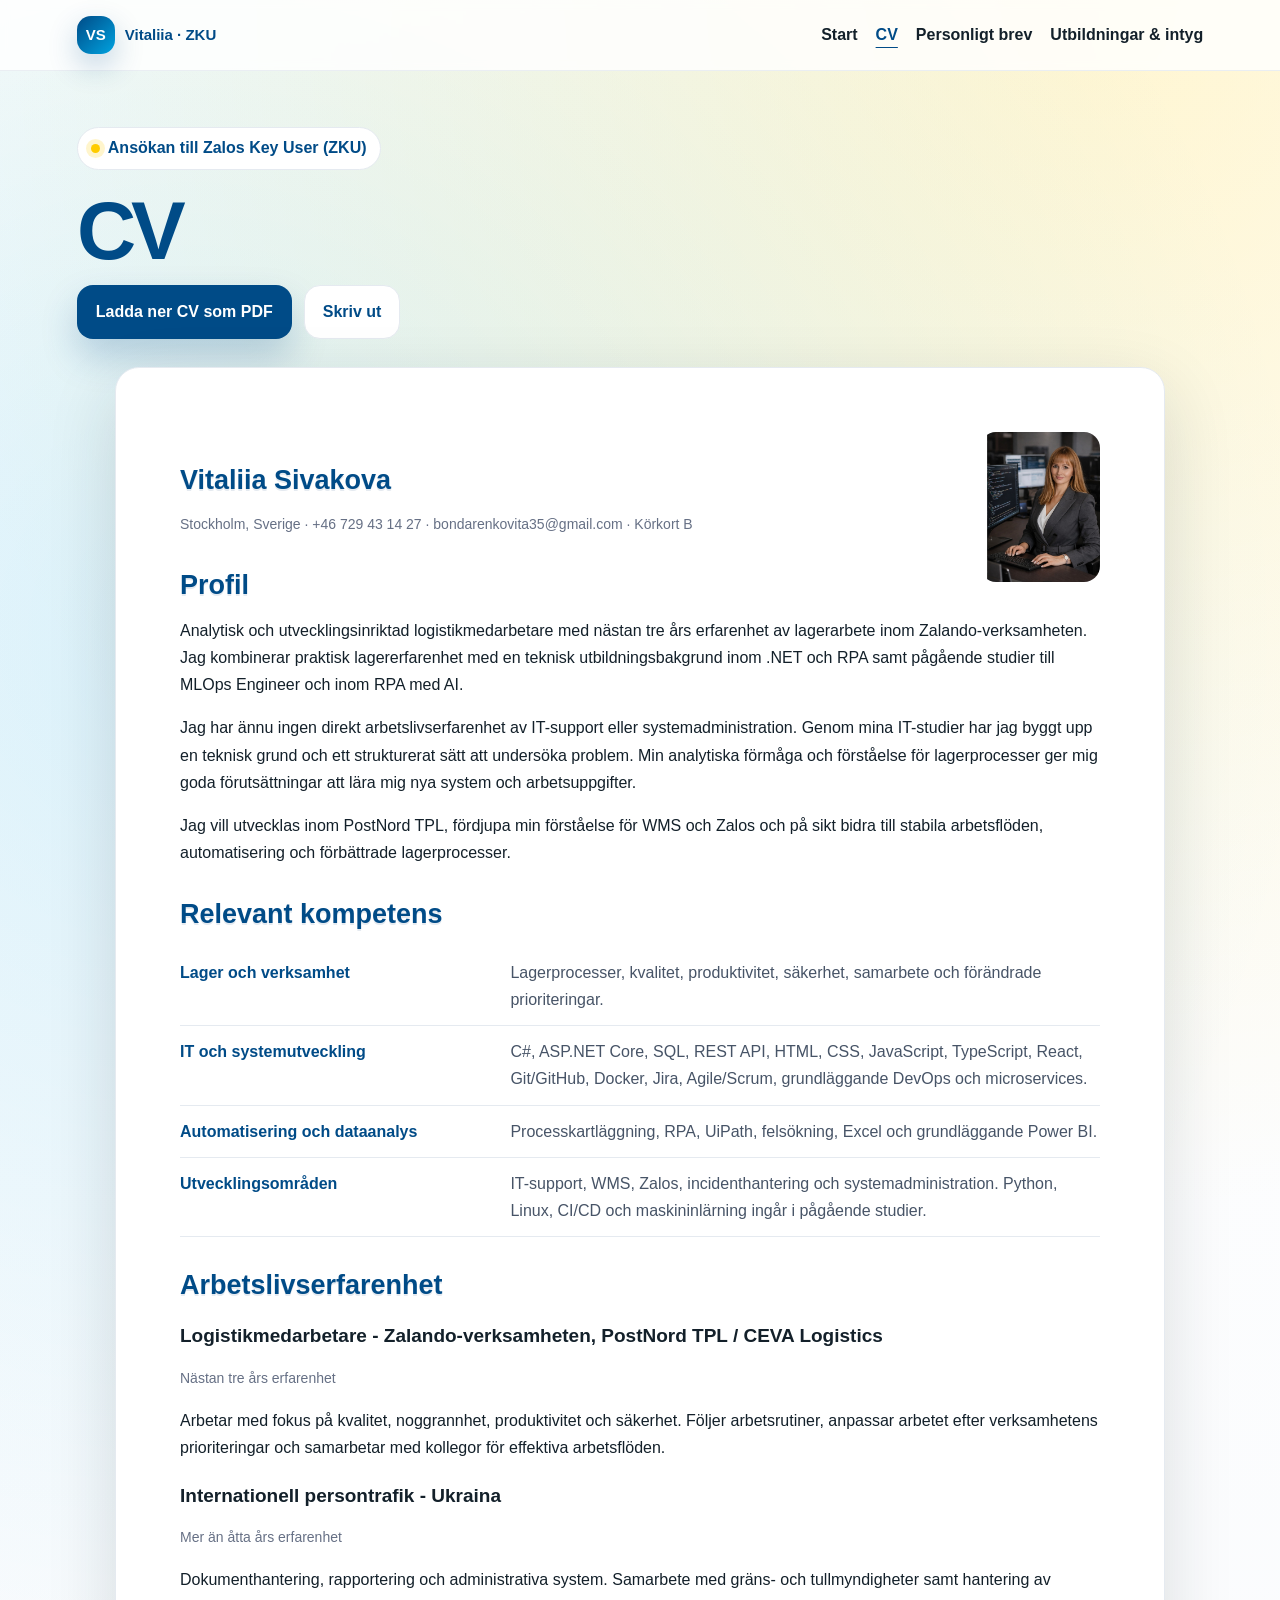
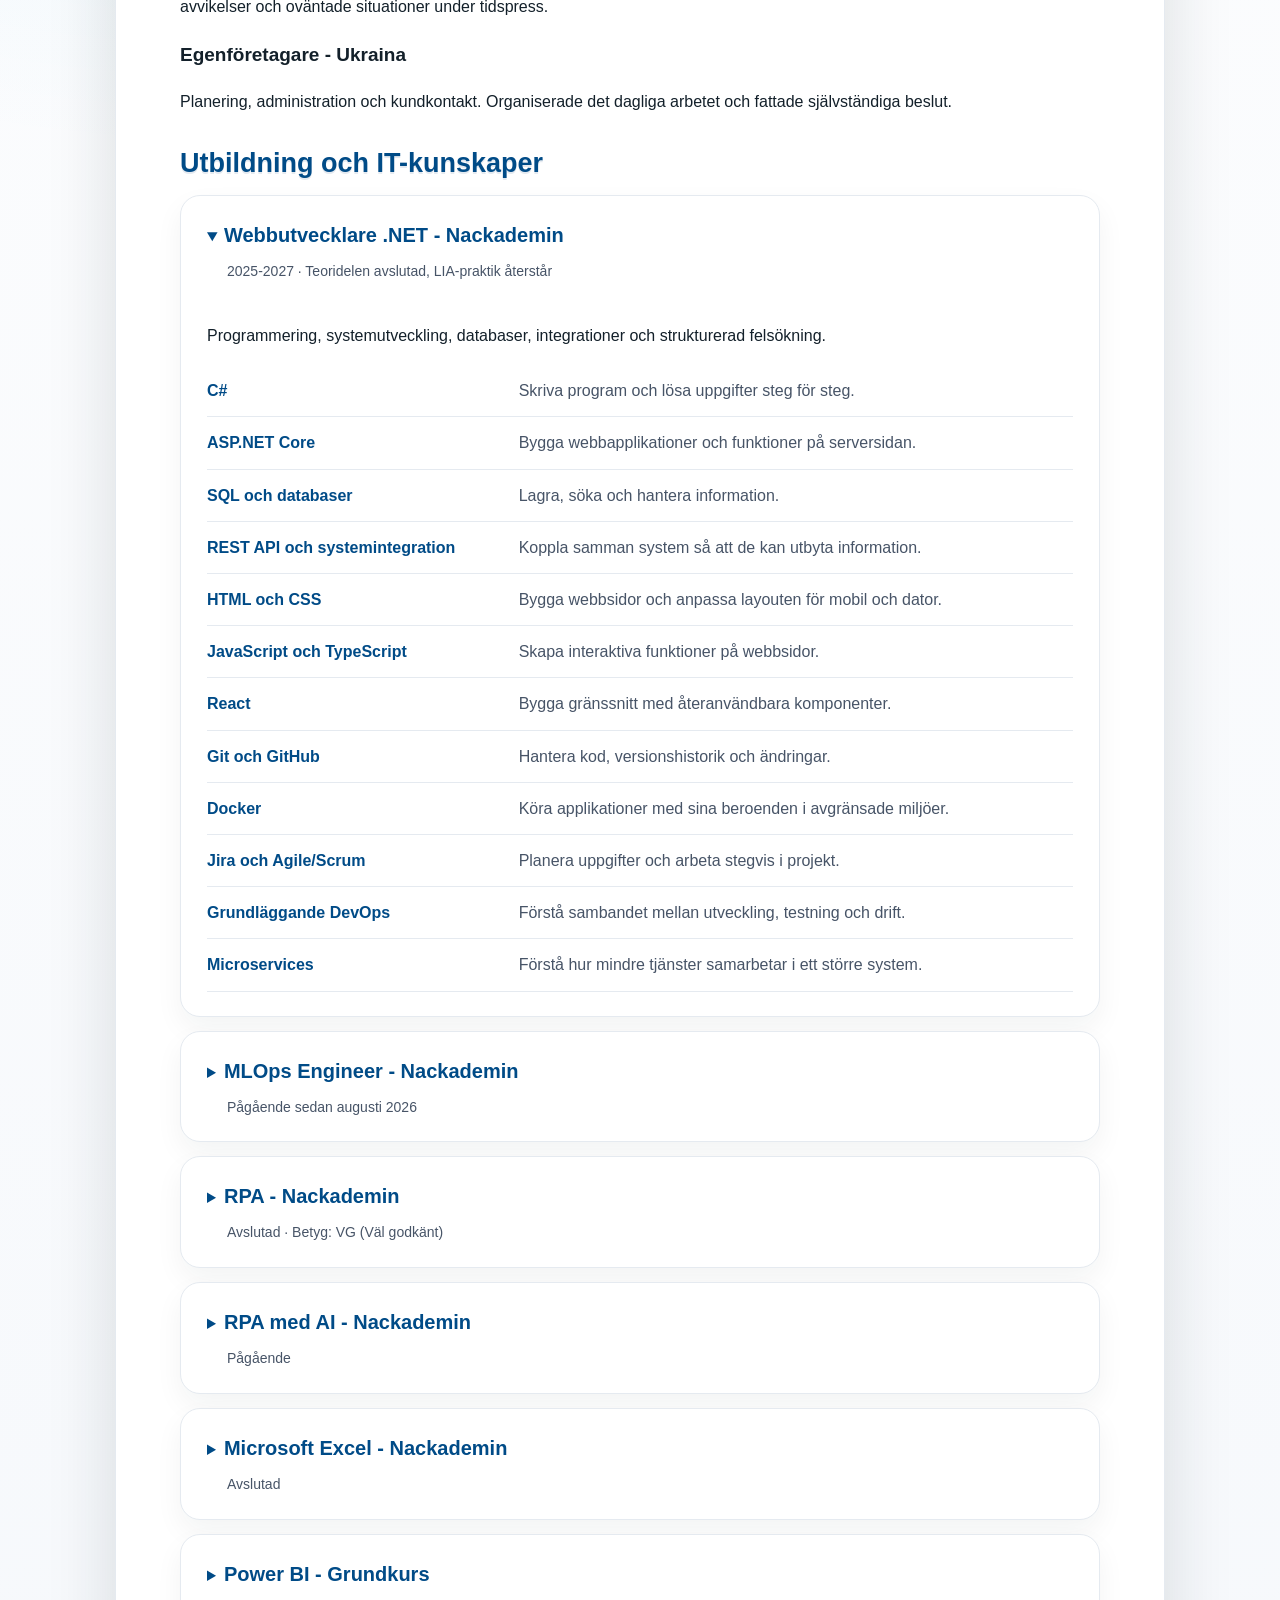
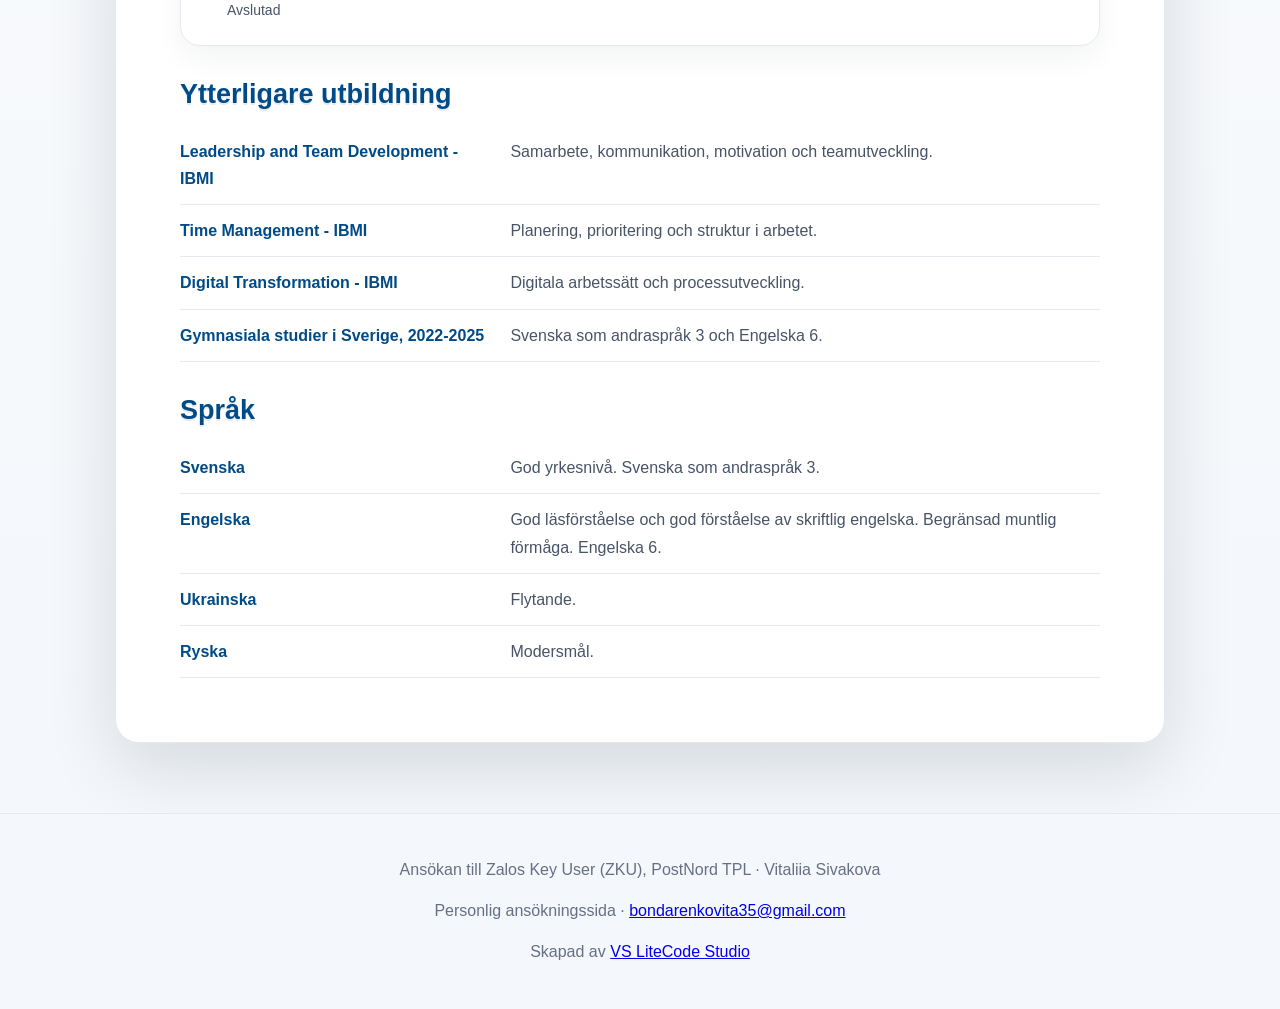
==== commit 1edf7858: "Add VS LiteCode Studio footer credit on all pages" ====
--- a/cv.html
+++ b/cv.html
@@ -1 +1 @@
-<!DOCTYPE html><html lang="sv"><head><meta charset="UTF-8"><meta name="viewport" content="width=device-width, initial-scale=1"><title>CV - Vitaliia Sivakova · ZKU</title><link rel="stylesheet" href="styles.css"></head><body><header class="site-header"><a class="brand" href="index.html" aria-label="Startsida"><span class="brand-mark">VS</span><span>Vitaliia · ZKU</span></a><button class="nav-toggle" aria-label="Öppna meny" aria-expanded="false" aria-controls="main-nav">☰</button><nav class="nav" id="main-nav"><a href="index.html">Start</a><a href="cv.html">CV</a><a href="personligt-brev.html">Personligt brev</a><a href="diplom.html">Utbildningar &amp; intyg</a></nav></header><main class="document-hero"><span class="eyebrow">Ansökan till Zalos Key User (ZKU)</span><h1 class="split-3d-title">CV</h1><div class="document-actions"><a class="btn primary" href="cv-vitaliia-sivakova-zku.pdf" download>Ladda ner CV som PDF</a><button class="btn secondary" type="button" onclick="window.print()">Skriv ut</button></div><article class="reading-document"><img class="cv-portrait" src="profile.jpg" alt="Vitaliia Sivakova" width="120" height="150"><h2>Vitaliia Sivakova</h2><p class="document-contact">Stockholm, Sverige · +46 729 43 14 27 · bondarenkovita35@gmail.com · Körkort B</p><h2>Profil</h2><p>Analytisk och utvecklingsinriktad logistikmedarbetare med nästan tre års erfarenhet av lagerarbete inom Zalando-verksamheten. Jag kombinerar praktisk lagererfarenhet med en teknisk utbildningsbakgrund inom .NET och RPA samt pågående studier till MLOps Engineer och inom RPA med AI.</p><p>Jag har ännu ingen direkt arbetslivserfarenhet av IT-support eller systemadministration. Genom mina IT-studier har jag byggt upp en teknisk grund och ett strukturerat sätt att undersöka problem. Min analytiska förmåga och förståelse för lagerprocesser ger mig goda förutsättningar att lära mig nya system och arbetsuppgifter.</p><p>Jag vill utvecklas inom PostNord TPL, fördjupa min förståelse för WMS och Zalos och på sikt bidra till stabila arbetsflöden, automatisering och förbättrade lagerprocesser.</p><h2>Relevant kompetens</h2><dl class="skill-list"><div><dt>Lager och verksamhet</dt><dd>Lagerprocesser, kvalitet, produktivitet, säkerhet, samarbete och förändrade prioriteringar.</dd></div><div><dt>IT och systemutveckling</dt><dd>C#, ASP.NET Core, SQL, REST API, HTML, CSS, JavaScript, TypeScript, React, Git/GitHub, Docker, Jira, Agile/Scrum, grundläggande DevOps och microservices.</dd></div><div><dt>Automatisering och dataanalys</dt><dd>Processkartläggning, RPA, UiPath, felsökning, Excel och grundläggande Power BI.</dd></div><div><dt>Utvecklingsområden</dt><dd>IT-support, WMS, Zalos, incidenthantering och systemadministration. Python, Linux, CI/CD och maskininlärning ingår i pågående studier.</dd></div></dl><h2>Arbetslivserfarenhet</h2><h3>Logistikmedarbetare - Zalando-verksamheten, PostNord TPL / CEVA Logistics</h3><p class="meta">Nästan tre års erfarenhet</p><p>Arbetar med fokus på kvalitet, noggrannhet, produktivitet och säkerhet. Följer arbetsrutiner, anpassar arbetet efter verksamhetens prioriteringar och samarbetar med kollegor för effektiva arbetsflöden.</p><h3>Internationell persontrafik - Ukraina</h3><p class="meta">Mer än åtta års erfarenhet</p><p>Dokumenthantering, rapportering och administrativa system. Samarbete med gräns- och tullmyndigheter samt hantering av avvikelser och oväntade situationer under tidspress.</p><h3>Egenföretagare - Ukraina</h3><p class="meta"></p><p>Planering, administration och kundkontakt. Organiserade det dagliga arbetet och fattade självständiga beslut.</p><h2>Utbildning och IT-kunskaper</h2><details class="education-card" open><summary><span>Webbutvecklare .NET - Nackademin</span><small>2025-2027 · Teoridelen avslutad, LIA-praktik återstår</small></summary><div class="education-body"><p>Programmering, systemutveckling, databaser, integrationer och strukturerad felsökning.</p><dl class="skill-list"><div><dt>C#</dt><dd>Skriva program och lösa uppgifter steg för steg.</dd></div><div><dt>ASP.NET Core</dt><dd>Bygga webbapplikationer och funktioner på serversidan.</dd></div><div><dt>SQL och databaser</dt><dd>Lagra, söka och hantera information.</dd></div><div><dt>REST API och systemintegration</dt><dd>Koppla samman system så att de kan utbyta information.</dd></div><div><dt>HTML och CSS</dt><dd>Bygga webbsidor och anpassa layouten för mobil och dator.</dd></div><div><dt>JavaScript och TypeScript</dt><dd>Skapa interaktiva funktioner på webbsidor.</dd></div><div><dt>React</dt><dd>Bygga gränssnitt med återanvändbara komponenter.</dd></div><div><dt>Git och GitHub</dt><dd>Hantera kod, versionshistorik och ändringar.</dd></div><div><dt>Docker</dt><dd>Köra applikationer med sina beroenden i avgränsade miljöer.</dd></div><div><dt>Jira och Agile/Scrum</dt><dd>Planera uppgifter och arbeta stegvis i projekt.</dd></div><div><dt>Grundläggande DevOps</dt><dd>Förstå sambandet mellan utveckling, testning och drift.</dd></div><div><dt>Microservices</dt><dd>Förstå hur mindre tjänster samarbetar i ett större system.</dd></div></dl></div></details><details class="education-card"><summary><span>MLOps Engineer - Nackademin</span><small>Pågående sedan augusti 2026</small></summary><div class="education-body"><p>Områdena nedan ingår i utbildningsprogrammet. Kunskaperna utvecklas successivt och innebär inte att samtliga kurser redan är avslutade.</p><dl class="skill-list"><div><dt>Affärsmannaskap</dt><dd>Koppla tekniska lösningar till verksamhetens behov.</dd></div><div><dt>AI-förstärkt kunskapsstrategi och hybrida AI-team</dt><dd>Förstå hur människor och AI kan samarbeta och använda kunskap.</dd></div><div><dt>Databashantering</dt><dd>Organisera och hantera data för analys och modeller.</dd></div><div><dt>Edge computing</dt><dd>Bearbeta data nära den utrustning där informationen uppstår.</dd></div><div><dt>Kontinuerlig integration och leverans, CI/CD</dt><dd>Testa och leverera kodändringar på ett kontrollerat sätt.</dd></div><div><dt>Linux-administration</dt><dd>Arbeta med Linux-miljöer där tekniska lösningar körs.</dd></div><div><dt>Maskininlärningsmodeller och algoritmer</dt><dd>Förstå hur modeller lär sig av data och hittar mönster.</dd></div><div><dt>Maskininlärningsramverk</dt><dd>Lära mig verktyg för att bygga, träna och utvärdera modeller.</dd></div><div><dt>MLOps och molnplattformar</dt><dd>Driftsätta, automatisera och underhålla ML-lösningar.</dd></div><div><dt>Python-programmering för MLOps</dt><dd>Skriva kod för datahantering, automatisering och maskininlärning.</dd></div><div><dt>Systemarkitektur och teknikstackar för MLOps</dt><dd>Förstå hur verktyg och systemdelar fungerar tillsammans.</dd></div><div><dt>Säkerhet och integritet</dt><dd>Hantera data, åtkomst och känslig information säkert.</dd></div><div><dt>Övervakning och felhantering av ML-modeller</dt><dd>Följa upp modeller, upptäcka avvikelser och undersöka fel.</dd></div></dl></div></details><details class="education-card"><summary><span>RPA - Nackademin</span><small>Avslutad · Betyg: VG (Väl godkänt)</small></summary><div class="education-body"><p>Utbildning inom processanalys och automatisering.</p><dl class="skill-list"><div><dt>Processanalys och processkartläggning</dt><dd>Beskriva arbetsflöden och hitta moment som kan förbättras.</dd></div><div><dt>UiPath</dt><dd>Bygga automatiserade flöden för återkommande digitala uppgifter.</dd></div><div><dt>Felsökning</dt><dd>Undersöka varför ett automatiserat flöde inte fungerar.</dd></div><div><dt>Processoptimering</dt><dd>Identifiera flaskhalsar och förenkla repetitiva arbetsmoment.</dd></div></dl></div></details><details class="education-card"><summary><span>RPA med AI - Nackademin</span><small>Pågående</small></summary><div class="education-body"><p>Jag lär mig hur AI kan stödja automatisering av återkommande digitala arbetsuppgifter.</p><dl class="skill-list"></dl></div></details><details class="education-card"><summary><span>Microsoft Excel - Nackademin</span><small>Avslutad</small></summary><div class="education-body"><p>Formler, funktioner, pivottabeller, villkorsstyrd formatering, filtrering, sortering, diagram och rapportering.</p><dl class="skill-list"></dl></div></details><details class="education-card"><summary><span>Power BI - Grundkurs</span><small>Avslutad</small></summary><div class="education-body"><p>Grundläggande dashboards, datavisualisering, rapporter och KPI-uppföljning.</p><dl class="skill-list"></dl></div></details><h2>Ytterligare utbildning</h2><dl class="skill-list"><div><dt>Leadership and Team Development - IBMI</dt><dd>Samarbete, kommunikation, motivation och teamutveckling.</dd></div><div><dt>Time Management - IBMI</dt><dd>Planering, prioritering och struktur i arbetet.</dd></div><div><dt>Digital Transformation - IBMI</dt><dd>Digitala arbetssätt och processutveckling.</dd></div><div><dt>Gymnasiala studier i Sverige, 2022-2025</dt><dd>Svenska som andraspråk 3 och Engelska 6.</dd></div></dl><h2>Språk</h2><dl class="skill-list"><div><dt>Svenska</dt><dd>God yrkesnivå. Svenska som andraspråk 3.</dd></div><div><dt>Engelska</dt><dd>God läsförståelse och god förståelse av skriftlig engelska. Begränsad muntlig förmåga. Engelska 6.</dd></div><div><dt>Ukrainska</dt><dd>Flytande.</dd></div><div><dt>Ryska</dt><dd>Modersmål.</dd></div></dl></article></main><footer class="footer"><p>Ansökan till Zalos Key User (ZKU), PostNord TPL · Vitaliia Sivakova</p><p>Personlig ansökningssida · <a href="mailto:bondarenkovita35@gmail.com">bondarenkovita35@gmail.com</a></p></footer><script src="app.js"></script></body></html>+<!DOCTYPE html><html lang="sv"><head><meta charset="UTF-8"><meta name="viewport" content="width=device-width, initial-scale=1"><title>CV - Vitaliia Sivakova · ZKU</title><link rel="stylesheet" href="styles.css"></head><body><header class="site-header"><a class="brand" href="index.html" aria-label="Startsida"><span class="brand-mark">VS</span><span>Vitaliia · ZKU</span></a><button class="nav-toggle" aria-label="Öppna meny" aria-expanded="false" aria-controls="main-nav">☰</button><nav class="nav" id="main-nav"><a href="index.html">Start</a><a href="cv.html">CV</a><a href="personligt-brev.html">Personligt brev</a><a href="diplom.html">Utbildningar &amp; intyg</a></nav></header><main class="document-hero"><span class="eyebrow">Ansökan till Zalos Key User (ZKU)</span><h1 class="split-3d-title">CV</h1><div class="document-actions"><a class="btn primary" href="cv-vitaliia-sivakova-zku.pdf" download>Ladda ner CV som PDF</a><button class="btn secondary" type="button" onclick="window.print()">Skriv ut</button></div><article class="reading-document"><img class="cv-portrait" src="profile.jpg" alt="Vitaliia Sivakova" width="120" height="150"><h2>Vitaliia Sivakova</h2><p class="document-contact">Stockholm, Sverige · +46 729 43 14 27 · bondarenkovita35@gmail.com · Körkort B</p><h2>Profil</h2><p>Analytisk och utvecklingsinriktad logistikmedarbetare med nästan tre års erfarenhet av lagerarbete inom Zalando-verksamheten. Jag kombinerar praktisk lagererfarenhet med en teknisk utbildningsbakgrund inom .NET och RPA samt pågående studier till MLOps Engineer och inom RPA med AI.</p><p>Jag har ännu ingen direkt arbetslivserfarenhet av IT-support eller systemadministration. Genom mina IT-studier har jag byggt upp en teknisk grund och ett strukturerat sätt att undersöka problem. Min analytiska förmåga och förståelse för lagerprocesser ger mig goda förutsättningar att lära mig nya system och arbetsuppgifter.</p><p>Jag vill utvecklas inom PostNord TPL, fördjupa min förståelse för WMS och Zalos och på sikt bidra till stabila arbetsflöden, automatisering och förbättrade lagerprocesser.</p><h2>Relevant kompetens</h2><dl class="skill-list"><div><dt>Lager och verksamhet</dt><dd>Lagerprocesser, kvalitet, produktivitet, säkerhet, samarbete och förändrade prioriteringar.</dd></div><div><dt>IT och systemutveckling</dt><dd>C#, ASP.NET Core, SQL, REST API, HTML, CSS, JavaScript, TypeScript, React, Git/GitHub, Docker, Jira, Agile/Scrum, grundläggande DevOps och microservices.</dd></div><div><dt>Automatisering och dataanalys</dt><dd>Processkartläggning, RPA, UiPath, felsökning, Excel och grundläggande Power BI.</dd></div><div><dt>Utvecklingsområden</dt><dd>IT-support, WMS, Zalos, incidenthantering och systemadministration. Python, Linux, CI/CD och maskininlärning ingår i pågående studier.</dd></div></dl><h2>Arbetslivserfarenhet</h2><h3>Logistikmedarbetare - Zalando-verksamheten, PostNord TPL / CEVA Logistics</h3><p class="meta">Nästan tre års erfarenhet</p><p>Arbetar med fokus på kvalitet, noggrannhet, produktivitet och säkerhet. Följer arbetsrutiner, anpassar arbetet efter verksamhetens prioriteringar och samarbetar med kollegor för effektiva arbetsflöden.</p><h3>Internationell persontrafik - Ukraina</h3><p class="meta">Mer än åtta års erfarenhet</p><p>Dokumenthantering, rapportering och administrativa system. Samarbete med gräns- och tullmyndigheter samt hantering av avvikelser och oväntade situationer under tidspress.</p><h3>Egenföretagare - Ukraina</h3><p class="meta"></p><p>Planering, administration och kundkontakt. Organiserade det dagliga arbetet och fattade självständiga beslut.</p><h2>Utbildning och IT-kunskaper</h2><details class="education-card" open><summary><span>Webbutvecklare .NET - Nackademin</span><small>2025-2027 · Teoridelen avslutad, LIA-praktik återstår</small></summary><div class="education-body"><p>Programmering, systemutveckling, databaser, integrationer och strukturerad felsökning.</p><dl class="skill-list"><div><dt>C#</dt><dd>Skriva program och lösa uppgifter steg för steg.</dd></div><div><dt>ASP.NET Core</dt><dd>Bygga webbapplikationer och funktioner på serversidan.</dd></div><div><dt>SQL och databaser</dt><dd>Lagra, söka och hantera information.</dd></div><div><dt>REST API och systemintegration</dt><dd>Koppla samman system så att de kan utbyta information.</dd></div><div><dt>HTML och CSS</dt><dd>Bygga webbsidor och anpassa layouten för mobil och dator.</dd></div><div><dt>JavaScript och TypeScript</dt><dd>Skapa interaktiva funktioner på webbsidor.</dd></div><div><dt>React</dt><dd>Bygga gränssnitt med återanvändbara komponenter.</dd></div><div><dt>Git och GitHub</dt><dd>Hantera kod, versionshistorik och ändringar.</dd></div><div><dt>Docker</dt><dd>Köra applikationer med sina beroenden i avgränsade miljöer.</dd></div><div><dt>Jira och Agile/Scrum</dt><dd>Planera uppgifter och arbeta stegvis i projekt.</dd></div><div><dt>Grundläggande DevOps</dt><dd>Förstå sambandet mellan utveckling, testning och drift.</dd></div><div><dt>Microservices</dt><dd>Förstå hur mindre tjänster samarbetar i ett större system.</dd></div></dl></div></details><details class="education-card"><summary><span>MLOps Engineer - Nackademin</span><small>Pågående sedan augusti 2026</small></summary><div class="education-body"><p>Områdena nedan ingår i utbildningsprogrammet. Kunskaperna utvecklas successivt och innebär inte att samtliga kurser redan är avslutade.</p><dl class="skill-list"><div><dt>Affärsmannaskap</dt><dd>Koppla tekniska lösningar till verksamhetens behov.</dd></div><div><dt>AI-förstärkt kunskapsstrategi och hybrida AI-team</dt><dd>Förstå hur människor och AI kan samarbeta och använda kunskap.</dd></div><div><dt>Databashantering</dt><dd>Organisera och hantera data för analys och modeller.</dd></div><div><dt>Edge computing</dt><dd>Bearbeta data nära den utrustning där informationen uppstår.</dd></div><div><dt>Kontinuerlig integration och leverans, CI/CD</dt><dd>Testa och leverera kodändringar på ett kontrollerat sätt.</dd></div><div><dt>Linux-administration</dt><dd>Arbeta med Linux-miljöer där tekniska lösningar körs.</dd></div><div><dt>Maskininlärningsmodeller och algoritmer</dt><dd>Förstå hur modeller lär sig av data och hittar mönster.</dd></div><div><dt>Maskininlärningsramverk</dt><dd>Lära mig verktyg för att bygga, träna och utvärdera modeller.</dd></div><div><dt>MLOps och molnplattformar</dt><dd>Driftsätta, automatisera och underhålla ML-lösningar.</dd></div><div><dt>Python-programmering för MLOps</dt><dd>Skriva kod för datahantering, automatisering och maskininlärning.</dd></div><div><dt>Systemarkitektur och teknikstackar för MLOps</dt><dd>Förstå hur verktyg och systemdelar fungerar tillsammans.</dd></div><div><dt>Säkerhet och integritet</dt><dd>Hantera data, åtkomst och känslig information säkert.</dd></div><div><dt>Övervakning och felhantering av ML-modeller</dt><dd>Följa upp modeller, upptäcka avvikelser och undersöka fel.</dd></div></dl></div></details><details class="education-card"><summary><span>RPA - Nackademin</span><small>Avslutad · Betyg: VG (Väl godkänt)</small></summary><div class="education-body"><p>Utbildning inom processanalys och automatisering.</p><dl class="skill-list"><div><dt>Processanalys och processkartläggning</dt><dd>Beskriva arbetsflöden och hitta moment som kan förbättras.</dd></div><div><dt>UiPath</dt><dd>Bygga automatiserade flöden för återkommande digitala uppgifter.</dd></div><div><dt>Felsökning</dt><dd>Undersöka varför ett automatiserat flöde inte fungerar.</dd></div><div><dt>Processoptimering</dt><dd>Identifiera flaskhalsar och förenkla repetitiva arbetsmoment.</dd></div></dl></div></details><details class="education-card"><summary><span>RPA med AI - Nackademin</span><small>Pågående</small></summary><div class="education-body"><p>Jag lär mig hur AI kan stödja automatisering av återkommande digitala arbetsuppgifter.</p><dl class="skill-list"></dl></div></details><details class="education-card"><summary><span>Microsoft Excel - Nackademin</span><small>Avslutad</small></summary><div class="education-body"><p>Formler, funktioner, pivottabeller, villkorsstyrd formatering, filtrering, sortering, diagram och rapportering.</p><dl class="skill-list"></dl></div></details><details class="education-card"><summary><span>Power BI - Grundkurs</span><small>Avslutad</small></summary><div class="education-body"><p>Grundläggande dashboards, datavisualisering, rapporter och KPI-uppföljning.</p><dl class="skill-list"></dl></div></details><h2>Ytterligare utbildning</h2><dl class="skill-list"><div><dt>Leadership and Team Development - IBMI</dt><dd>Samarbete, kommunikation, motivation och teamutveckling.</dd></div><div><dt>Time Management - IBMI</dt><dd>Planering, prioritering och struktur i arbetet.</dd></div><div><dt>Digital Transformation - IBMI</dt><dd>Digitala arbetssätt och processutveckling.</dd></div><div><dt>Gymnasiala studier i Sverige, 2022-2025</dt><dd>Svenska som andraspråk 3 och Engelska 6.</dd></div></dl><h2>Språk</h2><dl class="skill-list"><div><dt>Svenska</dt><dd>God yrkesnivå. Svenska som andraspråk 3.</dd></div><div><dt>Engelska</dt><dd>God läsförståelse och god förståelse av skriftlig engelska. Begränsad muntlig förmåga. Engelska 6.</dd></div><div><dt>Ukrainska</dt><dd>Flytande.</dd></div><div><dt>Ryska</dt><dd>Modersmål.</dd></div></dl></article></main><footer class="footer"><p>Ansökan till Zalos Key User (ZKU), PostNord TPL · Vitaliia Sivakova</p><p>Personlig ansökningssida · <a href="mailto:bondarenkovita35@gmail.com">bondarenkovita35@gmail.com</a></p><p>Skapad av <a href="https://bondarenkovita35-afk.github.io/vs-litecode-studio/" target="_blank" rel="noopener noreferrer">VS LiteCode Studio</a></p></footer><script src="app.js"></script></body></html>
--- a/styles.css
+++ b/styles.css
@@ -487,3 +487,6 @@
 .cv-portrait{float:right;width:120px;height:150px;object-fit:cover;object-position:center 22%;border-radius:16px;margin:0 0 20px 24px}.reading-document:after{content:"";display:block;clear:both}@media(max-width:480px){.cv-portrait{float:none;display:block;margin:0 0 24px;width:110px;height:138px}}
 
 .word-role{font-size:clamp(28px,5vw,64px)}.reading-document{perspective:1200px}.reading-document h2{text-shadow:0 2px 0 #e5eaf0}.document-hero h1{white-space:normal}.pt-letter{max-width:100%}
+
+body.motion-enabled .reveal{transform:perspective(1000px) translateY(24px) rotateX(8deg)}body.motion-enabled .reveal.show{transform:perspective(1000px) translateY(0) rotateX(0)}@media(prefers-reduced-motion:reduce){.pt-letter,.page-kicker{opacity:1;transform:none}body.motion-enabled .reveal{transform:none}}
+
